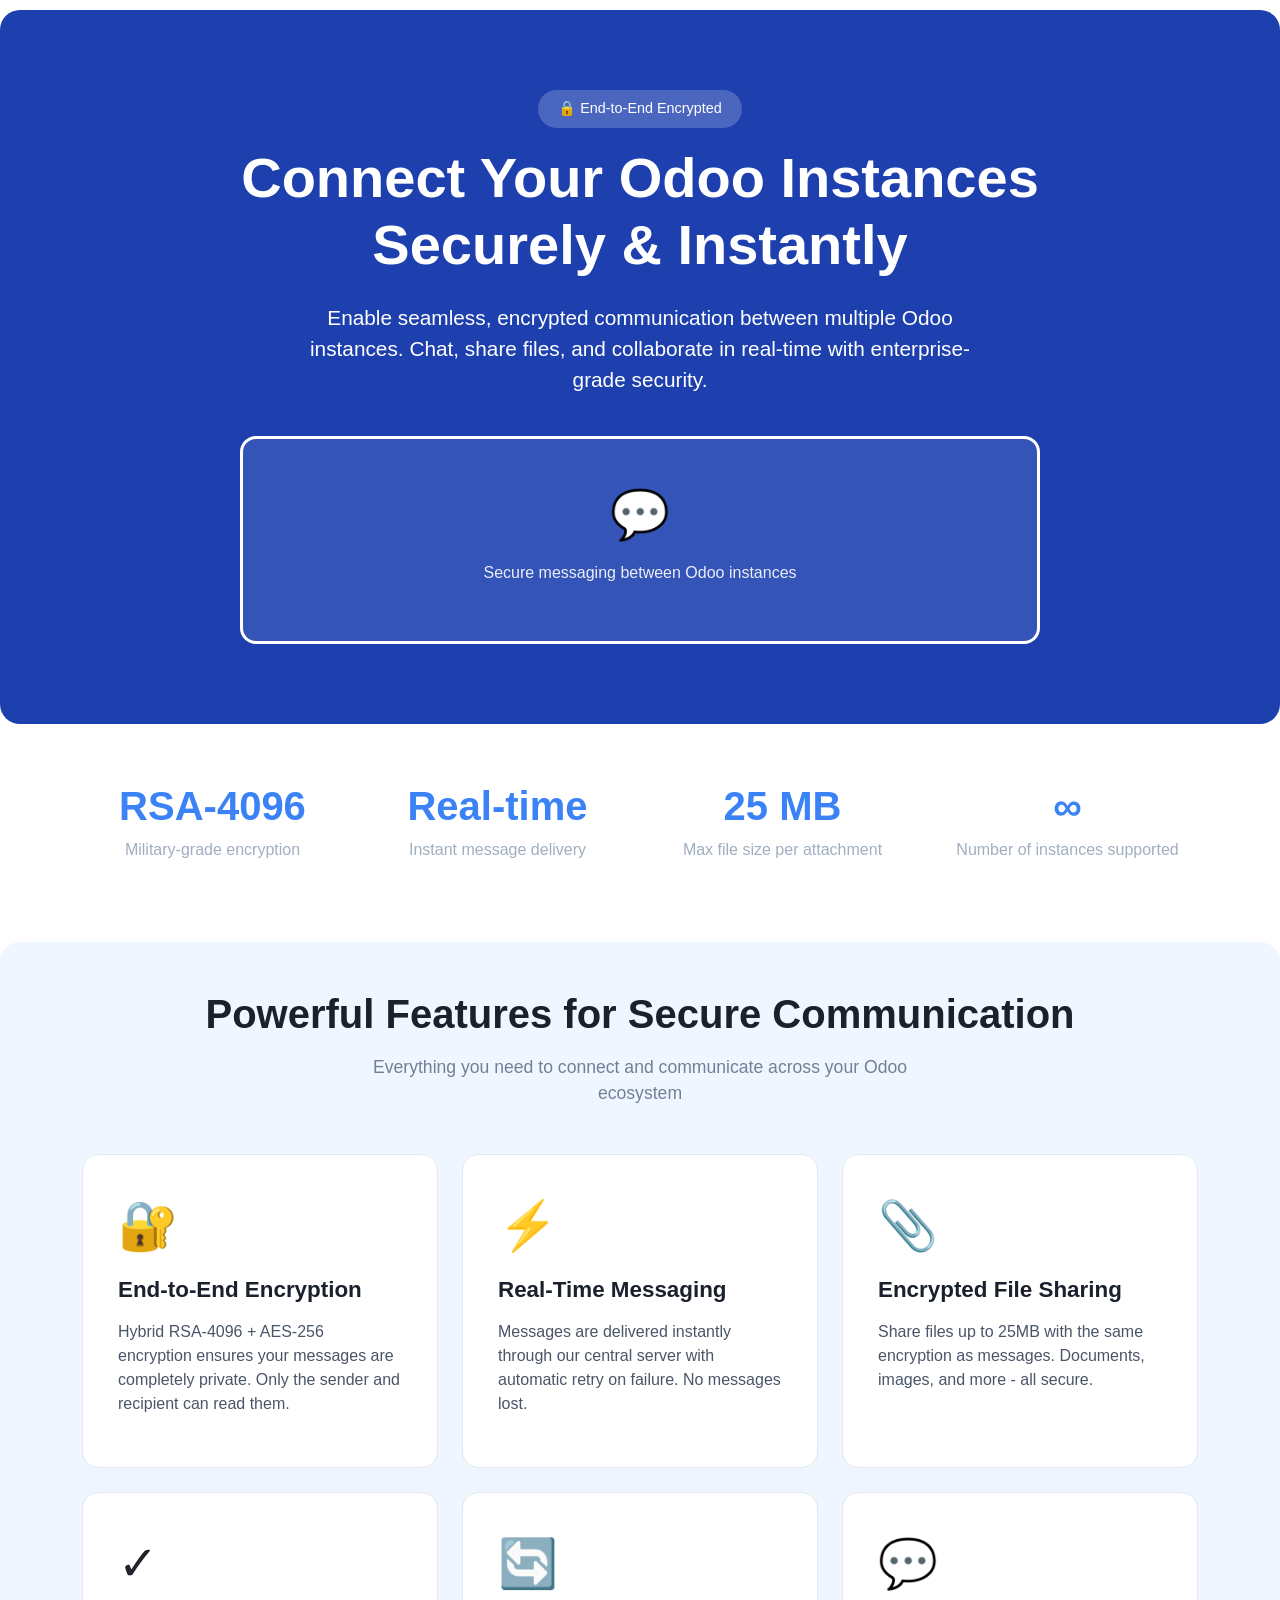
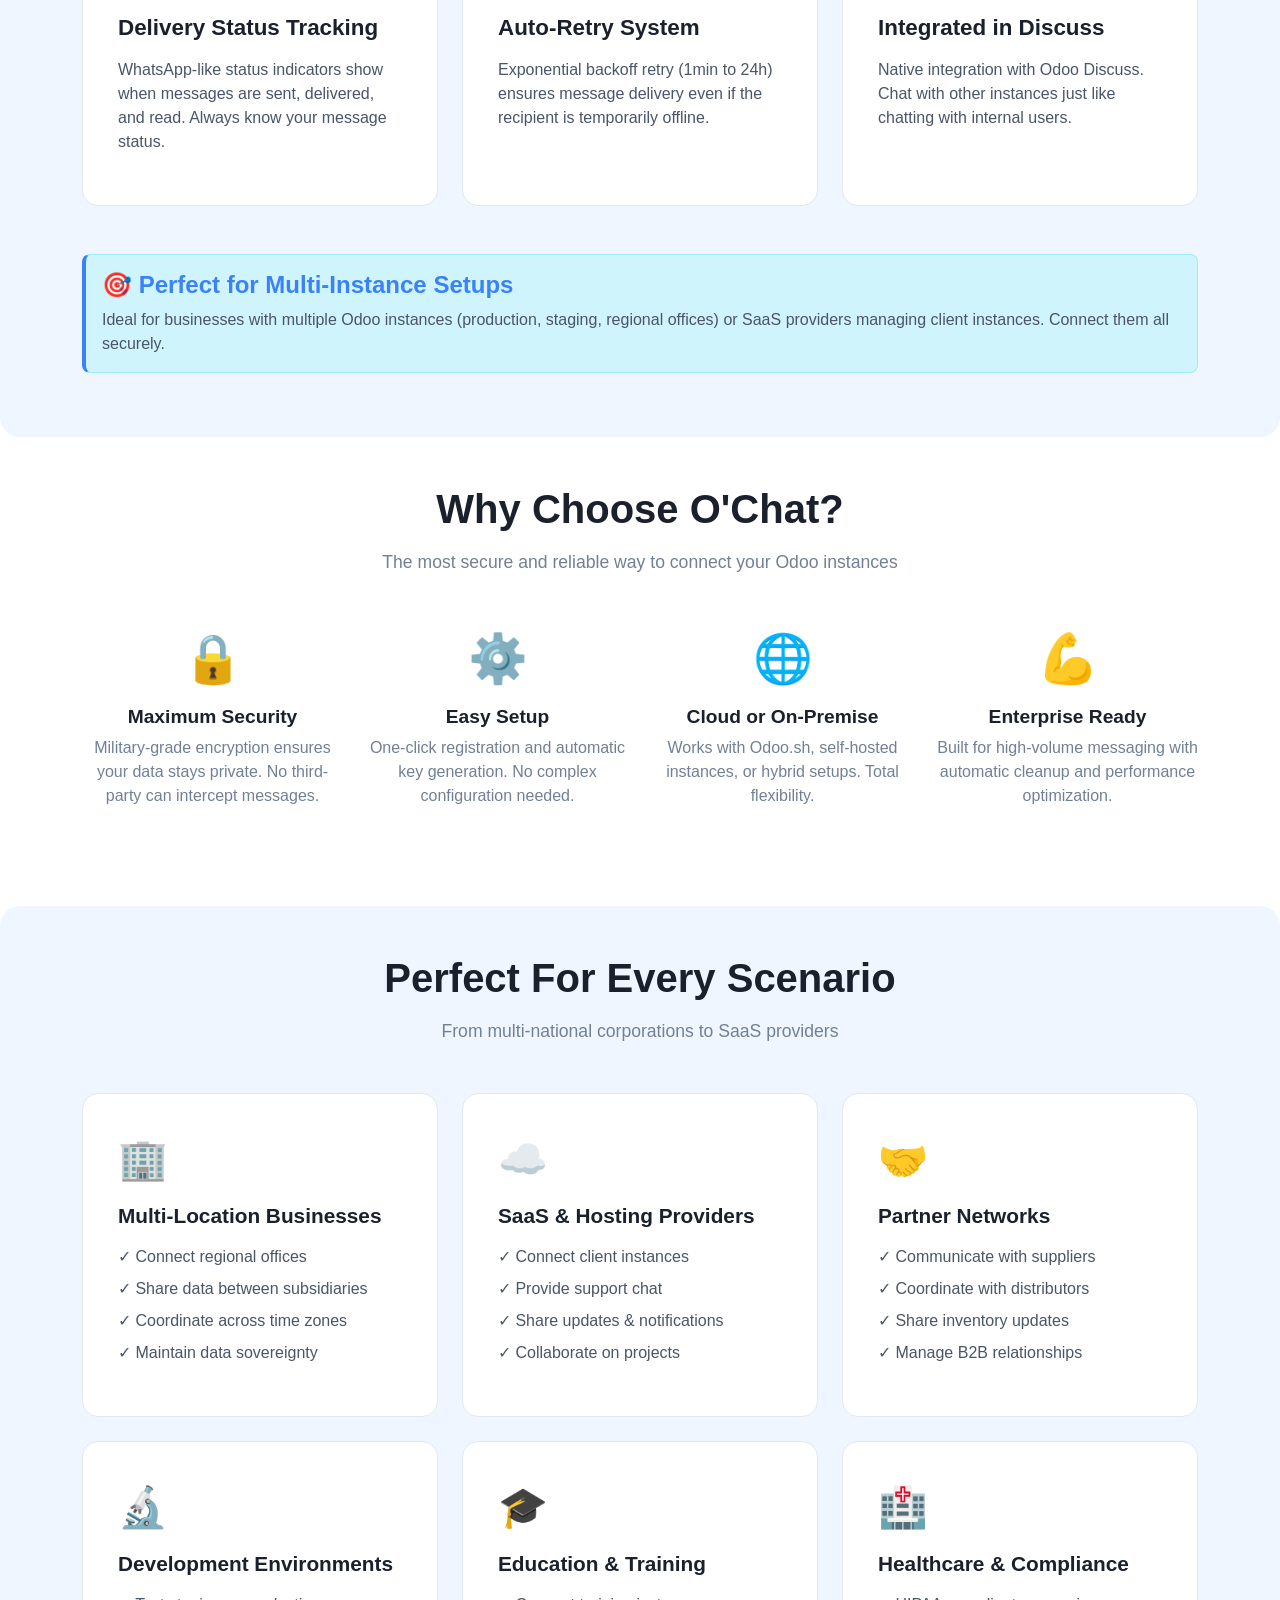
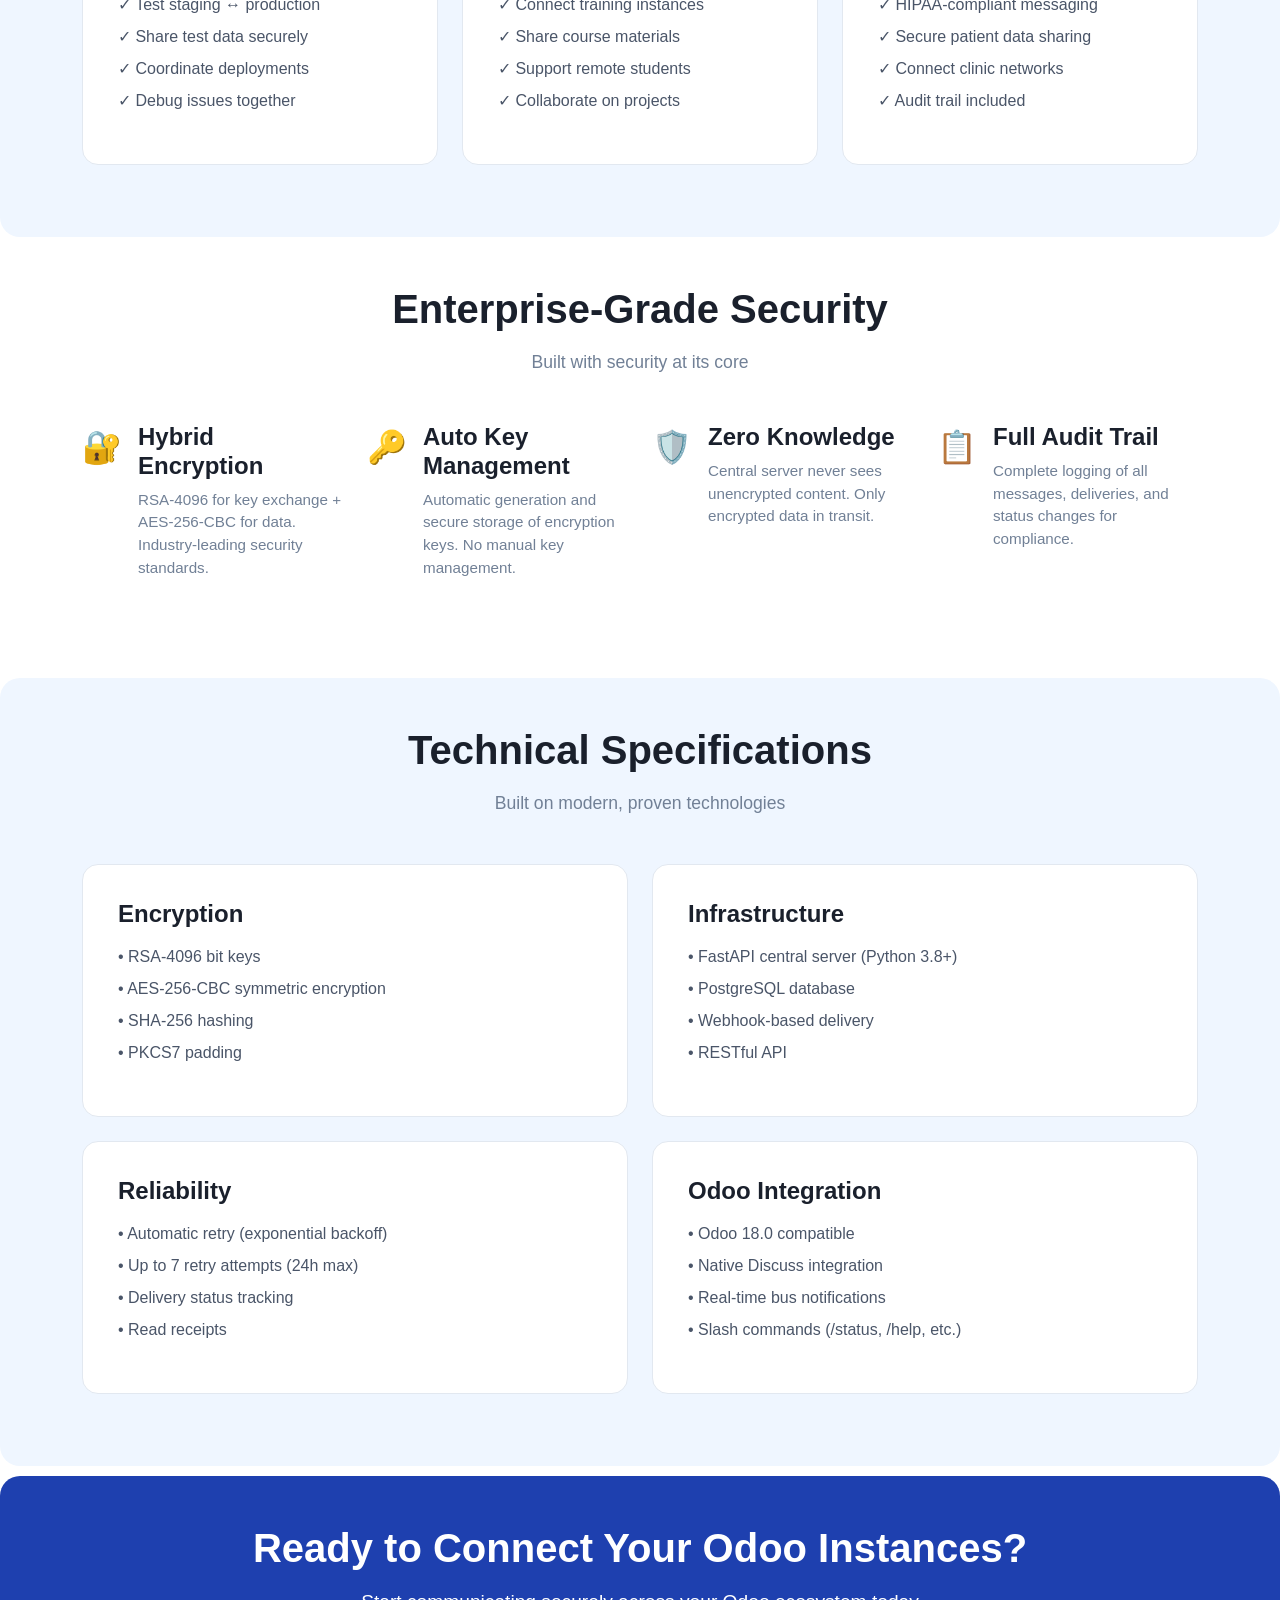
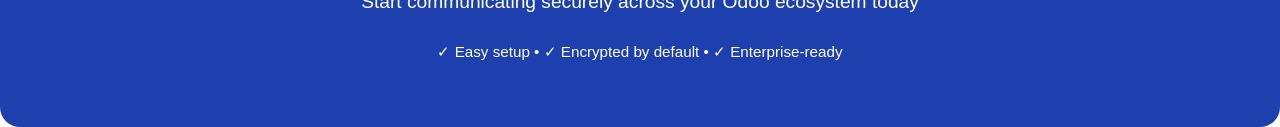
==== ochat_helpdesk/static/description/index.html @ 072dd78d "last adaptation" ====
<!DOCTYPE html>
<html lang="en">
<head>
    <meta charset="utf-8">
    <meta name="viewport" content="width=device-width, initial-scale=1">
    <title>O'Chat - Secure Inter-Instance Communication for Odoo</title>

    <!-- Bootstrap 5 CSS CDN -->
    <link href="https://cdn.jsdelivr.net/npm/bootstrap@5.3.2/dist/css/bootstrap.min.css" rel="stylesheet">

    <style>
        body {
            font-family: -apple-system, BlinkMacSystemFont, 'Segoe UI', Roboto, Oxygen, Ubuntu, Cantarell, sans-serif;
            color: #2c3e50;
        }

        .hero {
            background: linear-gradient(135deg, #3b82f6 0%, #1e40af 100%);
            color: white;
            padding-top: 80px;
            padding-bottom: 80px;
        }

        .features-section {
            background-color: #eff6ff;
        }

        .cta-section {
            background: linear-gradient(135deg, #3b82f6 0%, #1e40af 100%);
            color: white;
        }
    </style>
</head>
<body>
    <!-- Hero Section -->
    <section class="text-center" style="background-color:#1e40af; color: white; padding-top: 80px; padding-bottom: 80px;border-radius:20px; margin-top:10px;">
        <div class="container">
            <div class="mb-3">
                <span style="font-size: 0.9rem; padding: 8px 20px; background-color: rgba(255,255,255,0.2); border-radius: 50px; display: inline-block; font-weight: 500;">
                    🔒 End-to-End Encrypted
                </span>
            </div>
            <h1 class="mb-4" style="font-size: 3.5rem; font-weight: 800; color: white;">
                Connect Your Odoo Instances<br/>Securely & Instantly
            </h1>
            <p class="lead mb-4" style="font-size: 1.3rem; max-width: 700px; margin-left: auto; margin-right: auto; color: white;">
                Enable seamless, encrypted communication between multiple Odoo instances. Chat, share files, and collaborate in real-time with enterprise-grade security.
            </p>

            <!-- Screenshot placeholder -->
            <div style="max-width: 800px; margin-left: auto; margin-right: auto; margin-top: 40px; background-color: rgba(255,255,255,0.1); padding: 40px; border-radius: 16px; border: 3px solid white;">
                <p style="font-size: 3rem; margin: 0;">💬</p>
                <p style="font-size: 1rem; margin-top: 10px; opacity: 0.9;">Secure messaging between Odoo instances</p>
            </div>
        </div>
    </section>

    <!-- Stats Section -->
    <section class="py-5" style="border-radius:10px; margin-top:10px;">
        <div class="container">
            <div class="row text-center">
                <div class="col-md-3 col-sm-6 mb-3">
                    <h3 class="mb-2" style="font-size: 2.5rem; font-weight: 800; color: #3b82f6;">
                        RSA-4096
                    </h3>
                    <p style="color: #a0aec0;">Military-grade encryption</p>
                </div>
                <div class="col-md-3 col-sm-6 mb-3">
                    <h3 class="mb-2" style="font-size: 2.5rem; font-weight: 800; color: #3b82f6;">
                        Real-time
                    </h3>
                    <p style="color: #a0aec0;">Instant message delivery</p>
                </div>
                <div class="col-md-3 col-sm-6 mb-3">
                    <h3 class="mb-2" style="font-size: 2.5rem; font-weight: 800; color: #3b82f6;">
                        25 MB
                    </h3>
                    <p style="color: #a0aec0;">Max file size per attachment</p>
                </div>
                <div class="col-md-3 col-sm-6 mb-3">
                    <h3 class="mb-2" style="font-size: 2.5rem; font-weight: 800; color: #3b82f6;">
                        ∞
                    </h3>
                    <p style="color: #a0aec0;">Number of instances supported</p>
                </div>
            </div>
        </div>
    </section>

    <!-- Features Section -->
    <section class="py-5" style="background-color: #eff6ff; padding-left: 30px; padding-right: 30px; border-radius:20px;">
        <div class="container">
            <h2 class="text-center mb-3" style="font-size: 2.5rem; font-weight: 700; color: #1a202c;">
                Powerful Features for Secure Communication
            </h2>
            <p class="text-center mb-5" style="font-size: 1.1rem; color: #718096; max-width: 600px; margin-left: auto; margin-right: auto;">
                Everything you need to connect and communicate across your Odoo ecosystem
            </p>

            <div class="row">
                <div class="col-md-4 mb-4">
                    <div class="card h-100" style="border-radius: 16px; border: 1px solid #e2e8f0;">
                        <div class="card-body" style="padding: 35px;">
                            <div style="font-size: 3rem; margin-bottom: 15px;">🔐</div>
                            <h3 class="mb-3" style="font-size: 1.4rem; font-weight: 600; color: #1a202c;">
                                End-to-End Encryption
                            </h3>
                            <p style="color: #4a5568;">
                                Hybrid RSA-4096 + AES-256 encryption ensures your messages are completely private. Only the sender and recipient can read them.
                            </p>
                        </div>
                    </div>
                </div>

                <div class="col-md-4 mb-4">
                    <div class="card h-100" style="border-radius: 16px; border: 1px solid #e2e8f0;">
                        <div class="card-body" style="padding: 35px;">
                            <div style="font-size: 3rem; margin-bottom: 15px;">⚡</div>
                            <h3 class="mb-3" style="font-size: 1.4rem; font-weight: 600; color: #1a202c;">
                                Real-Time Messaging
                            </h3>
                            <p style="color: #4a5568;">
                                Messages are delivered instantly through our central server with automatic retry on failure. No messages lost.
                            </p>
                        </div>
                    </div>
                </div>

                <div class="col-md-4 mb-4">
                    <div class="card h-100" style="border-radius: 16px; border: 1px solid #e2e8f0;">
                        <div class="card-body" style="padding: 35px;">
                            <div style="font-size: 3rem; margin-bottom: 15px;">📎</div>
                            <h3 class="mb-3" style="font-size: 1.4rem; font-weight: 600; color: #1a202c;">
                                Encrypted File Sharing
                            </h3>
                            <p style="color: #4a5568;">
                                Share files up to 25MB with the same encryption as messages. Documents, images, and more - all secure.
                            </p>
                        </div>
                    </div>
                </div>

                <div class="col-md-4 mb-4">
                    <div class="card h-100" style="border-radius: 16px; border: 1px solid #e2e8f0;">
                        <div class="card-body" style="padding: 35px;">
                            <div style="font-size: 3rem; margin-bottom: 15px;">✓</div>
                            <h3 class="mb-3" style="font-size: 1.4rem; font-weight: 600; color: #1a202c;">
                                Delivery Status Tracking
                            </h3>
                            <p style="color: #4a5568;">
                                WhatsApp-like status indicators show when messages are sent, delivered, and read. Always know your message status.
                            </p>
                        </div>
                    </div>
                </div>

                <div class="col-md-4 mb-4">
                    <div class="card h-100" style="border-radius: 16px; border: 1px solid #e2e8f0;">
                        <div class="card-body" style="padding: 35px;">
                            <div style="font-size: 3rem; margin-bottom: 15px;">🔄</div>
                            <h3 class="mb-3" style="font-size: 1.4rem; font-weight: 600; color: #1a202c;">
                                Auto-Retry System
                            </h3>
                            <p style="color: #4a5568;">
                                Exponential backoff retry (1min to 24h) ensures message delivery even if the recipient is temporarily offline.
                            </p>
                        </div>
                    </div>
                </div>

                <div class="col-md-4 mb-4">
                    <div class="card h-100" style="border-radius: 16px; border: 1px solid #e2e8f0;">
                        <div class="card-body" style="padding: 35px;">
                            <div style="font-size: 3rem; margin-bottom: 15px;">💬</div>
                            <h3 class="mb-3" style="font-size: 1.4rem; font-weight: 600; color: #1a202c;">
                                Integrated in Discuss
                            </h3>
                            <p style="color: #4a5568;">
                                Native integration with Odoo Discuss. Chat with other instances just like chatting with internal users.
                            </p>
                        </div>
                    </div>
                </div>
            </div>

            <div class="alert alert-info mt-4" style="border-left: 4px solid #3b82f6; border-radius: 8px;">
                <h4 class="mb-2" style="color: #3b82f6; font-weight: 600;">
                    🎯 Perfect for Multi-Instance Setups
                </h4>
                <p class="mb-0" style="color: #4a5568;">
                    Ideal for businesses with multiple Odoo instances (production, staging, regional offices) or SaaS providers managing client instances. Connect them all securely.
                </p>
            </div>
        </div>
    </section>

    <!-- Benefits Section -->
    <section class="py-5 bg-white">
        <div class="container">
            <h2 class="text-center mb-3" style="font-size: 2.5rem; font-weight: 700; color: #1a202c;">
                Why Choose O'Chat?
            </h2>
            <p class="text-center mb-5" style="font-size: 1.1rem; color: #718096; max-width: 600px; margin-left: auto; margin-right: auto;">
                The most secure and reliable way to connect your Odoo instances
            </p>

            <div class="row text-center">
                <div class="col-md-3 col-sm-6 mb-4">
                    <div style="font-size: 3rem; margin-bottom: 10px;">🔒</div>
                    <h4 class="mb-2" style="font-size: 1.2rem; font-weight: 600; color: #1a202c;">
                        Maximum Security
                    </h4>
                    <p style="color: #718096;">
                        Military-grade encryption ensures your data stays private. No third-party can intercept messages.
                    </p>
                </div>

                <div class="col-md-3 col-sm-6 mb-4">
                    <div style="font-size: 3rem; margin-bottom: 10px;">⚙️</div>
                    <h4 class="mb-2" style="font-size: 1.2rem; font-weight: 600; color: #1a202c;">
                        Easy Setup
                    </h4>
                    <p style="color: #718096;">
                        One-click registration and automatic key generation. No complex configuration needed.
                    </p>
                </div>

                <div class="col-md-3 col-sm-6 mb-4">
                    <div style="font-size: 3rem; margin-bottom: 10px;">🌐</div>
                    <h4 class="mb-2" style="font-size: 1.2rem; font-weight: 600; color: #1a202c;">
                        Cloud or On-Premise
                    </h4>
                    <p style="color: #718096;">
                        Works with Odoo.sh, self-hosted instances, or hybrid setups. Total flexibility.
                    </p>
                </div>

                <div class="col-md-3 col-sm-6 mb-4">
                    <div style="font-size: 3rem; margin-bottom: 10px;">💪</div>
                    <h4 class="mb-2" style="font-size: 1.2rem; font-weight: 600; color: #1a202c;">
                        Enterprise Ready
                    </h4>
                    <p style="color: #718096;">
                        Built for high-volume messaging with automatic cleanup and performance optimization.
                    </p>
                </div>
            </div>
        </div>
    </section>

    <!-- Use Cases Section -->
    <section class="py-5" style="background-color: #eff6ff; padding-left: 30px; padding-right: 30px;border-radius:20px; margin-top:10px;">
        <div class="container">
            <h2 class="text-center mb-3" style="font-size: 2.5rem; font-weight: 700; color: #1a202c;">
                Perfect For Every Scenario
            </h2>
            <p class="text-center mb-5" style="font-size: 1.1rem; color: #718096;">
                From multi-national corporations to SaaS providers
            </p>

            <div class="row">
                <div class="col-md-4 col-sm-6 mb-4">
                    <div class="card h-100" style="border-radius: 16px; border: 1px solid #e2e8f0; background-color: white;">
                        <div class="card-body" style="padding: 35px;">
                            <div style="font-size: 2.5rem; margin-bottom: 15px;">🏢</div>
                            <h4 class="mb-3" style="font-size: 1.3rem; font-weight: 600; color: #1a202c;">
                                Multi-Location Businesses
                            </h4>
                            <ul class="list-unstyled">
                                <li class="mb-2" style="color: #4a5568;">✓ Connect regional offices</li>
                                <li class="mb-2" style="color: #4a5568;">✓ Share data between subsidiaries</li>
                                <li class="mb-2" style="color: #4a5568;">✓ Coordinate across time zones</li>
                                <li class="mb-2" style="color: #4a5568;">✓ Maintain data sovereignty</li>
                            </ul>
                        </div>
                    </div>
                </div>

                <div class="col-md-4 col-sm-6 mb-4">
                    <div class="card h-100" style="border-radius: 16px; border: 1px solid #e2e8f0; background-color: white;">
                        <div class="card-body" style="padding: 35px;">
                            <div style="font-size: 2.5rem; margin-bottom: 15px;">☁️</div>
                            <h4 class="mb-3" style="font-size: 1.3rem; font-weight: 600; color: #1a202c;">
                                SaaS & Hosting Providers
                            </h4>
                            <ul class="list-unstyled">
                                <li class="mb-2" style="color: #4a5568;">✓ Connect client instances</li>
                                <li class="mb-2" style="color: #4a5568;">✓ Provide support chat</li>
                                <li class="mb-2" style="color: #4a5568;">✓ Share updates & notifications</li>
                                <li class="mb-2" style="color: #4a5568;">✓ Collaborate on projects</li>
                            </ul>
                        </div>
                    </div>
                </div>

                <div class="col-md-4 col-sm-6 mb-4">
                    <div class="card h-100" style="border-radius: 16px; border: 1px solid #e2e8f0; background-color: white;">
                        <div class="card-body" style="padding: 35px;">
                            <div style="font-size: 2.5rem; margin-bottom: 15px;">🤝</div>
                            <h4 class="mb-3" style="font-size: 1.3rem; font-weight: 600; color: #1a202c;">
                                Partner Networks
                            </h4>
                            <ul class="list-unstyled">
                                <li class="mb-2" style="color: #4a5568;">✓ Communicate with suppliers</li>
                                <li class="mb-2" style="color: #4a5568;">✓ Coordinate with distributors</li>
                                <li class="mb-2" style="color: #4a5568;">✓ Share inventory updates</li>
                                <li class="mb-2" style="color: #4a5568;">✓ Manage B2B relationships</li>
                            </ul>
                        </div>
                    </div>
                </div>

                <div class="col-md-4 col-sm-6 mb-4">
                    <div class="card h-100" style="border-radius: 16px; border: 1px solid #e2e8f0; background-color: white;">
                        <div class="card-body" style="padding: 35px;">
                            <div style="font-size: 2.5rem; margin-bottom: 15px;">🔬</div>
                            <h4 class="mb-3" style="font-size: 1.3rem; font-weight: 600; color: #1a202c;">
                                Development Environments
                            </h4>
                            <ul class="list-unstyled">
                                <li class="mb-2" style="color: #4a5568;">✓ Test staging ↔ production</li>
                                <li class="mb-2" style="color: #4a5568;">✓ Share test data securely</li>
                                <li class="mb-2" style="color: #4a5568;">✓ Coordinate deployments</li>
                                <li class="mb-2" style="color: #4a5568;">✓ Debug issues together</li>
                            </ul>
                        </div>
                    </div>
                </div>

                <div class="col-md-4 col-sm-6 mb-4">
                    <div class="card h-100" style="border-radius: 16px; border: 1px solid #e2e8f0; background-color: white;">
                        <div class="card-body" style="padding: 35px;">
                            <div style="font-size: 2.5rem; margin-bottom: 15px;">🎓</div>
                            <h4 class="mb-3" style="font-size: 1.3rem; font-weight: 600; color: #1a202c;">
                                Education & Training
                            </h4>
                            <ul class="list-unstyled">
                                <li class="mb-2" style="color: #4a5568;">✓ Connect training instances</li>
                                <li class="mb-2" style="color: #4a5568;">✓ Share course materials</li>
                                <li class="mb-2" style="color: #4a5568;">✓ Support remote students</li>
                                <li class="mb-2" style="color: #4a5568;">✓ Collaborate on projects</li>
                            </ul>
                        </div>
                    </div>
                </div>

                <div class="col-md-4 col-sm-6 mb-4">
                    <div class="card h-100" style="border-radius: 16px; border: 1px solid #e2e8f0; background-color: white;">
                        <div class="card-body" style="padding: 35px;">
                            <div style="font-size: 2.5rem; margin-bottom: 15px;">🏥</div>
                            <h4 class="mb-3" style="font-size: 1.3rem; font-weight: 600; color: #1a202c;">
                                Healthcare & Compliance
                            </h4>
                            <ul class="list-unstyled">
                                <li class="mb-2" style="color: #4a5568;">✓ HIPAA-compliant messaging</li>
                                <li class="mb-2" style="color: #4a5568;">✓ Secure patient data sharing</li>
                                <li class="mb-2" style="color: #4a5568;">✓ Connect clinic networks</li>
                                <li class="mb-2" style="color: #4a5568;">✓ Audit trail included</li>
                            </ul>
                        </div>
                    </div>
                </div>
            </div>
        </div>
    </section>

    <!-- Security Section -->
    <section class="py-5 bg-white">
        <div class="container">
            <h2 class="text-center mb-3" style="font-size: 2.5rem; font-weight: 700; color: #1a202c;">
                Enterprise-Grade Security
            </h2>
            <p class="text-center mb-5" style="font-size: 1.1rem; color: #718096; max-width: 600px; margin-left: auto; margin-right: auto;">
                Built with security at its core
            </p>

            <div class="row">
                <div class="col-md-3 col-sm-6 mb-4">
                    <div class="d-flex">
                        <div class="me-3" style="font-size: 2rem;">🔐</div>
                        <div>
                            <h4 class="mb-2" style="font-weight: 600; color: #1a202c;">
                                Hybrid Encryption
                            </h4>
                            <p style="color: #718096; font-size: 0.95rem;">
                                RSA-4096 for key exchange + AES-256-CBC for data. Industry-leading security standards.
                            </p>
                        </div>
                    </div>
                </div>

                <div class="col-md-3 col-sm-6 mb-4">
                    <div class="d-flex">
                        <div class="me-3" style="font-size: 2rem;">🔑</div>
                        <div>
                            <h4 class="mb-2" style="font-weight: 600; color: #1a202c;">
                                Auto Key Management
                            </h4>
                            <p style="color: #718096; font-size: 0.95rem;">
                                Automatic generation and secure storage of encryption keys. No manual key management.
                            </p>
                        </div>
                    </div>
                </div>

                <div class="col-md-3 col-sm-6 mb-4">
                    <div class="d-flex">
                        <div class="me-3" style="font-size: 2rem;">🛡️</div>
                        <div>
                            <h4 class="mb-2" style="font-weight: 600; color: #1a202c;">
                                Zero Knowledge
                            </h4>
                            <p style="color: #718096; font-size: 0.95rem;">
                                Central server never sees unencrypted content. Only encrypted data in transit.
                            </p>
                        </div>
                    </div>
                </div>

                <div class="col-md-3 col-sm-6 mb-4">
                    <div class="d-flex">
                        <div class="me-3" style="font-size: 2rem;">📋</div>
                        <div>
                            <h4 class="mb-2" style="font-weight: 600; color: #1a202c;">
                                Full Audit Trail
                            </h4>
                            <p style="color: #718096; font-size: 0.95rem;">
                                Complete logging of all messages, deliveries, and status changes for compliance.
                            </p>
                        </div>
                    </div>
                </div>
            </div>
        </div>
    </section>

    <!-- Technical Specs Section -->
    <section class="py-5" style="background-color: #eff6ff; padding-left: 30px; padding-right: 30px;border-radius:20px; margin-top:10px;">
        <div class="container">
            <h2 class="text-center mb-3" style="font-size: 2.5rem; font-weight: 700; color: #1a202c;">
                Technical Specifications
            </h2>
            <p class="text-center mb-5" style="font-size: 1.1rem; color: #718096;">
                Built on modern, proven technologies
            </p>

            <div class="row">
                <div class="col-md-6 mb-4">
                    <div class="card" style="border-radius: 16px; border: 1px solid #e2e8f0; background-color: white;">
                        <div class="card-body" style="padding: 35px;">
                            <h4 class="mb-3" style="font-weight: 600; color: #1a202c;">Encryption</h4>
                            <ul class="list-unstyled">
                                <li class="mb-2" style="color: #4a5568;">• RSA-4096 bit keys</li>
                                <li class="mb-2" style="color: #4a5568;">• AES-256-CBC symmetric encryption</li>
                                <li class="mb-2" style="color: #4a5568;">• SHA-256 hashing</li>
                                <li class="mb-2" style="color: #4a5568;">• PKCS7 padding</li>
                            </ul>
                        </div>
                    </div>
                </div>

                <div class="col-md-6 mb-4">
                    <div class="card" style="border-radius: 16px; border: 1px solid #e2e8f0; background-color: white;">
                        <div class="card-body" style="padding: 35px;">
                            <h4 class="mb-3" style="font-weight: 600; color: #1a202c;">Infrastructure</h4>
                            <ul class="list-unstyled">
                                <li class="mb-2" style="color: #4a5568;">• FastAPI central server (Python 3.8+)</li>
                                <li class="mb-2" style="color: #4a5568;">• PostgreSQL database</li>
                                <li class="mb-2" style="color: #4a5568;">• Webhook-based delivery</li>
                                <li class="mb-2" style="color: #4a5568;">• RESTful API</li>
                            </ul>
                        </div>
                    </div>
                </div>

                <div class="col-md-6 mb-4">
                    <div class="card" style="border-radius: 16px; border: 1px solid #e2e8f0; background-color: white;">
                        <div class="card-body" style="padding: 35px;">
                            <h4 class="mb-3" style="font-weight: 600; color: #1a202c;">Reliability</h4>
                            <ul class="list-unstyled">
                                <li class="mb-2" style="color: #4a5568;">• Automatic retry (exponential backoff)</li>
                                <li class="mb-2" style="color: #4a5568;">• Up to 7 retry attempts (24h max)</li>
                                <li class="mb-2" style="color: #4a5568;">• Delivery status tracking</li>
                                <li class="mb-2" style="color: #4a5568;">• Read receipts</li>
                            </ul>
                        </div>
                    </div>
                </div>

                <div class="col-md-6 mb-4">
                    <div class="card" style="border-radius: 16px; border: 1px solid #e2e8f0; background-color: white;">
                        <div class="card-body" style="padding: 35px;">
                            <h4 class="mb-3" style="font-weight: 600; color: #1a202c;">Odoo Integration</h4>
                            <ul class="list-unstyled">
                                <li class="mb-2" style="color: #4a5568;">• Odoo 18.0 compatible</li>
                                <li class="mb-2" style="color: #4a5568;">• Native Discuss integration</li>
                                <li class="mb-2" style="color: #4a5568;">• Real-time bus notifications</li>
                                <li class="mb-2" style="color: #4a5568;">• Slash commands (/status, /help, etc.)</li>
                            </ul>
                        </div>
                    </div>
                </div>
            </div>
        </div>
    </section>

    <!-- CTA Section -->
    <section class="py-5 text-center" style="background-color:#1e40af; color: white;border-radius:20px; margin-top:10px;">
        <div class="container">
            <h2 class="mb-3" style="font-size: 2.5rem; font-weight: 700; color: white;">
                Ready to Connect Your Odoo Instances?
            </h2>
            <p class="mb-4" style="font-size: 1.2rem; color: white;">
                Start communicating securely across your Odoo ecosystem today
            </p>
            <p style="font-size: 0.95rem; margin-top: 20px; color: white;">
                ✓ Easy setup • ✓ Encrypted by default • ✓ Enterprise-ready
            </p>
        </div>
    </section>

</body>
</html>
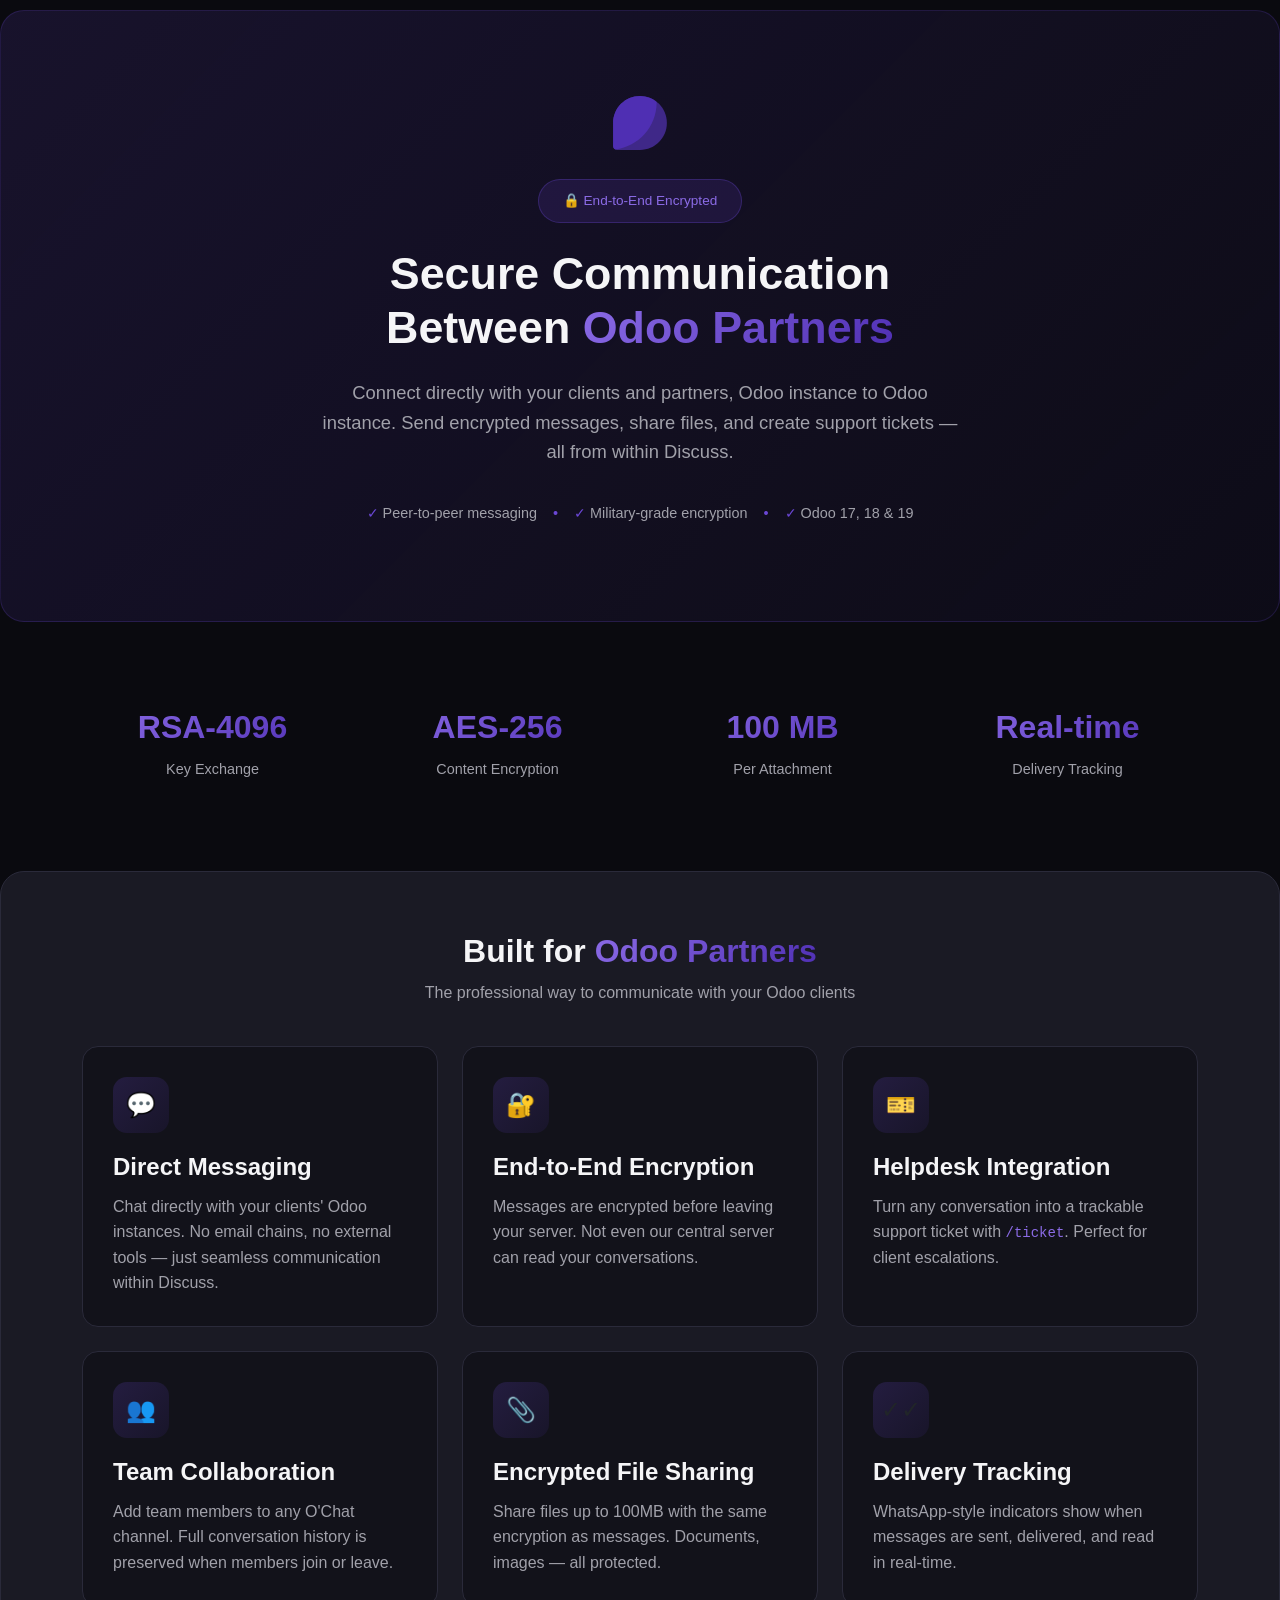
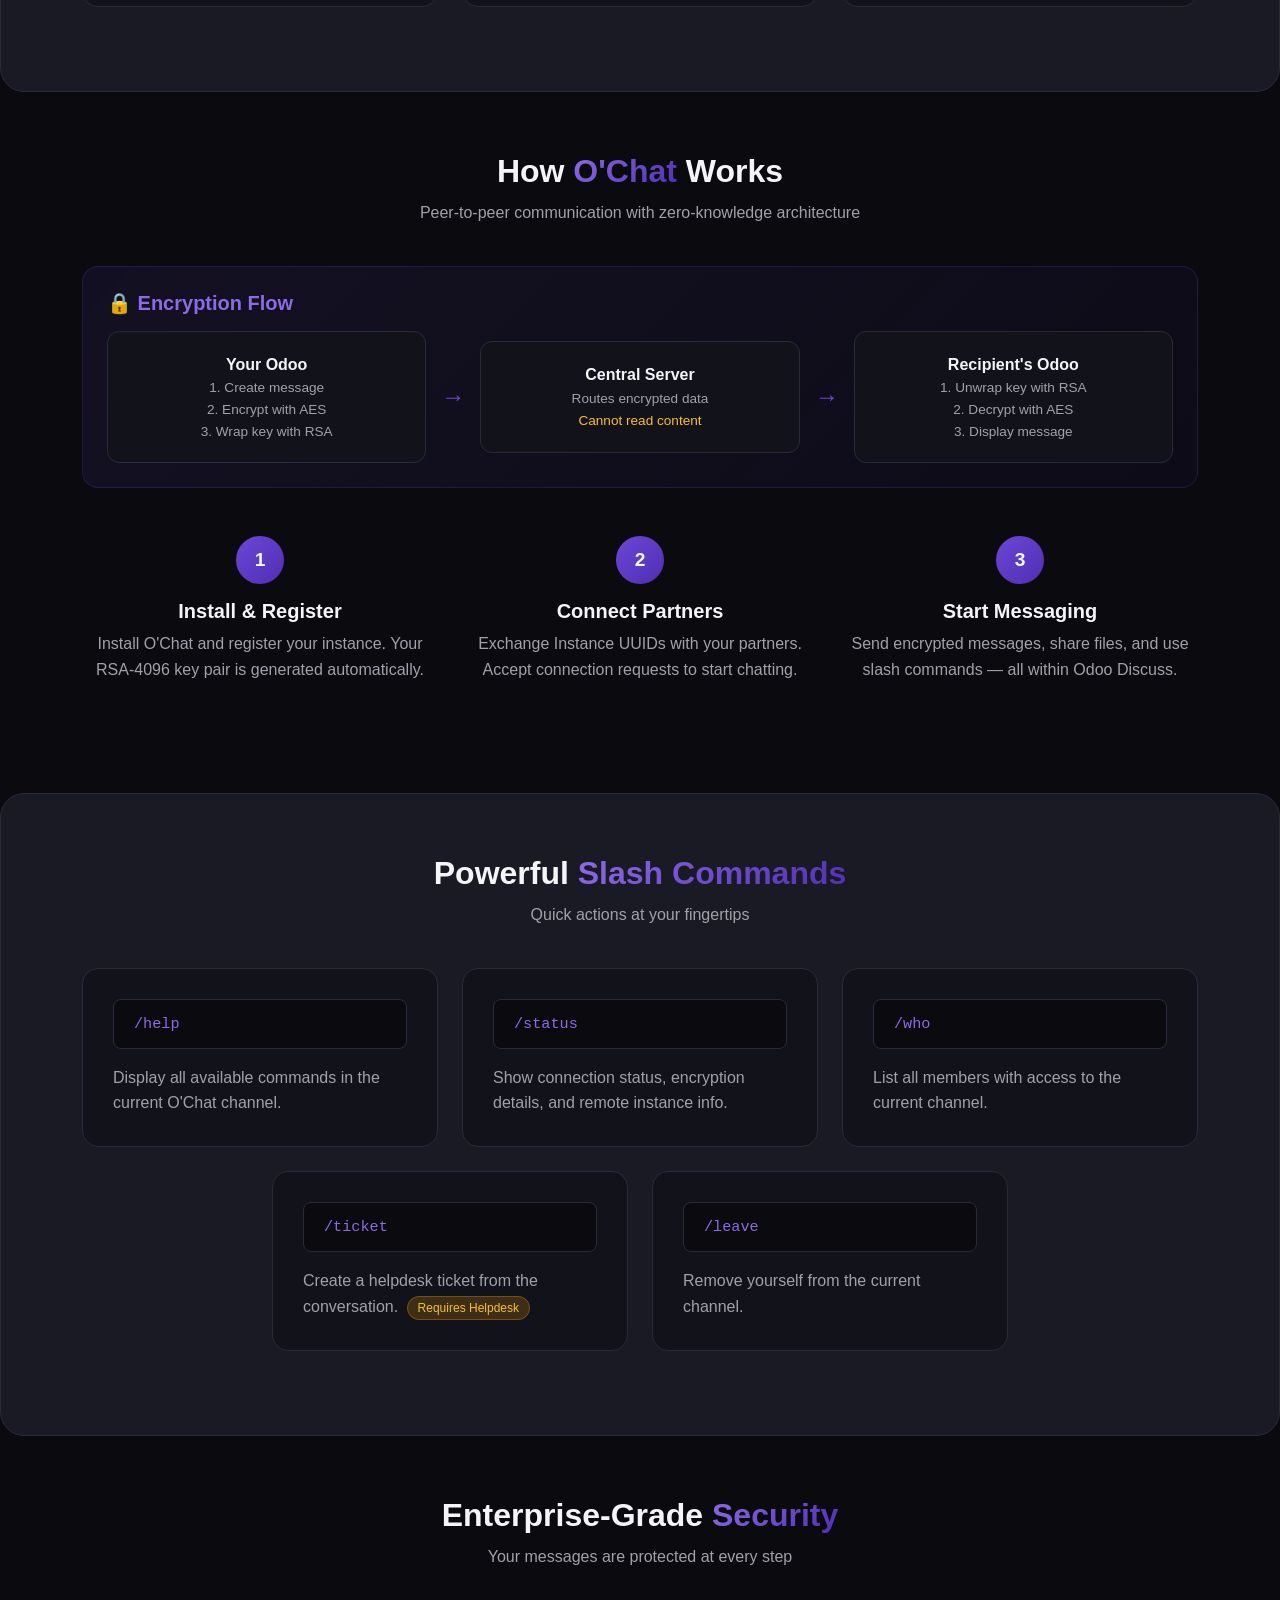
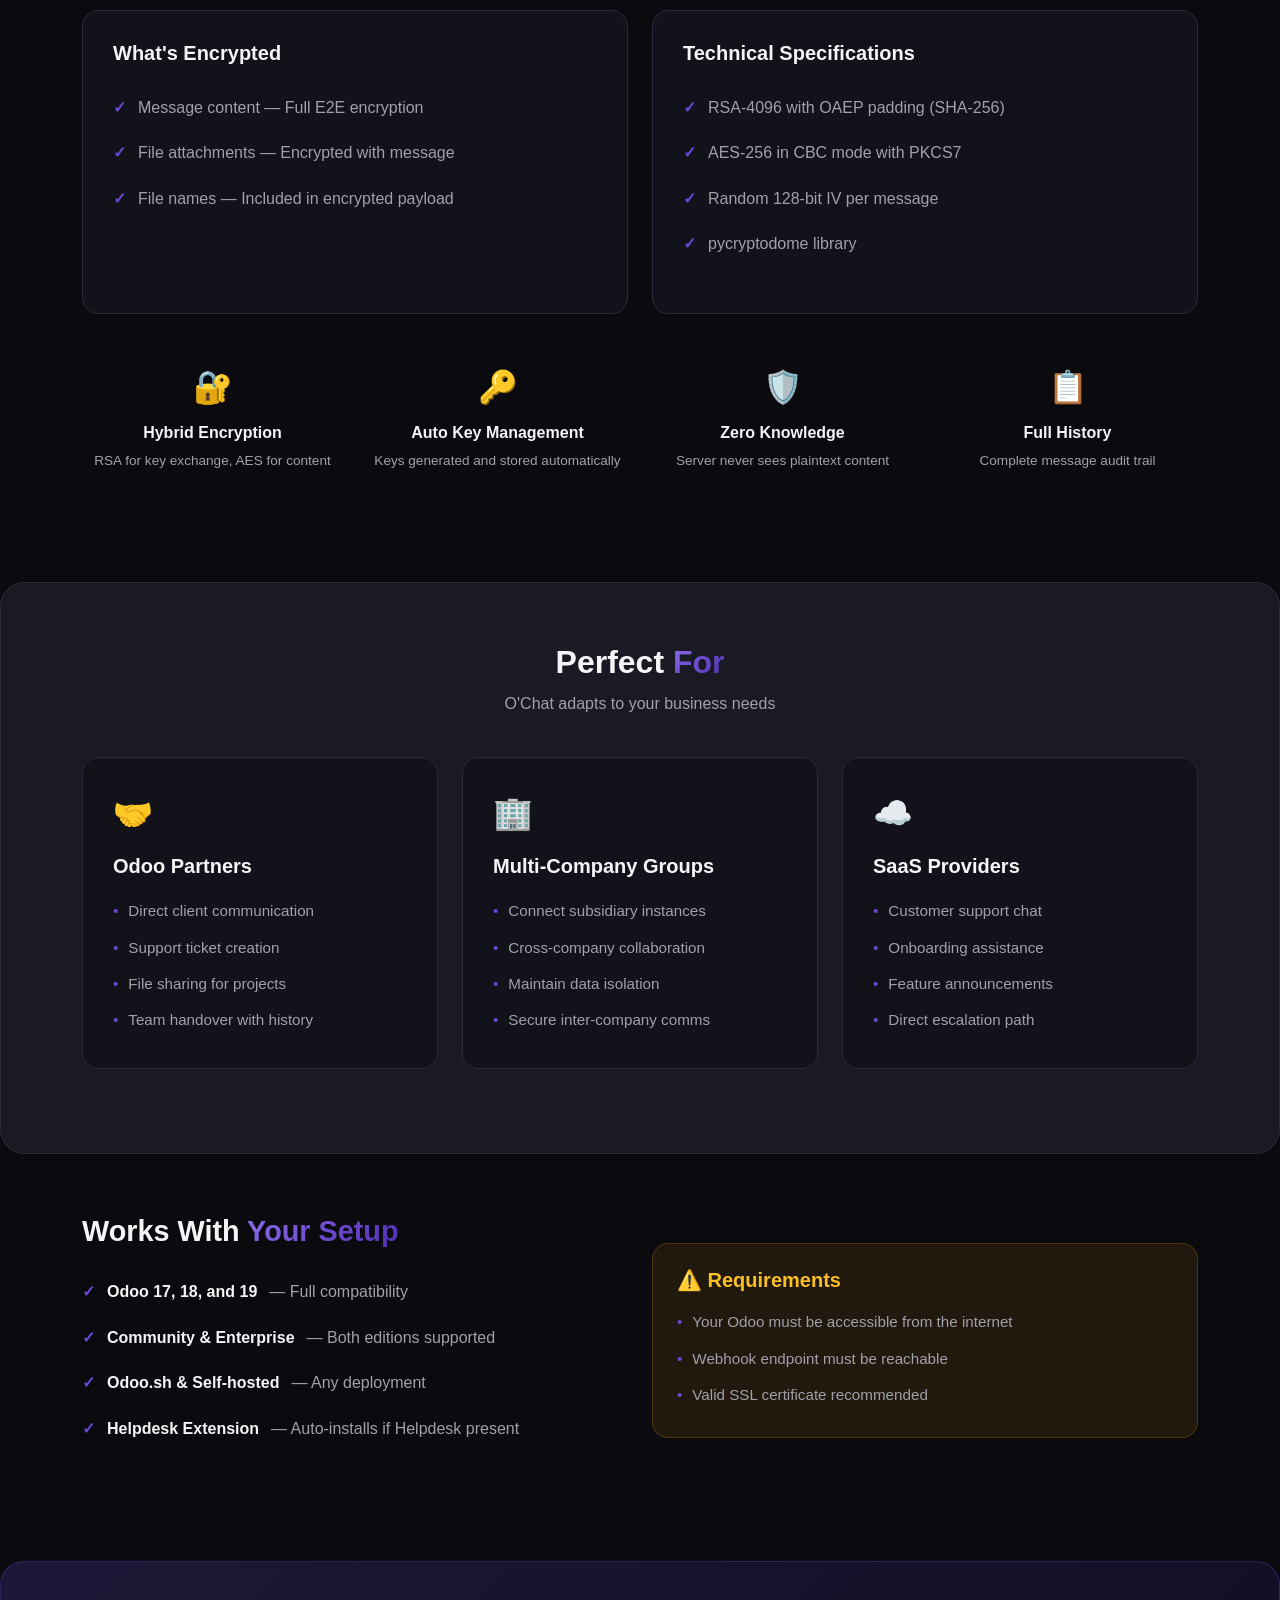
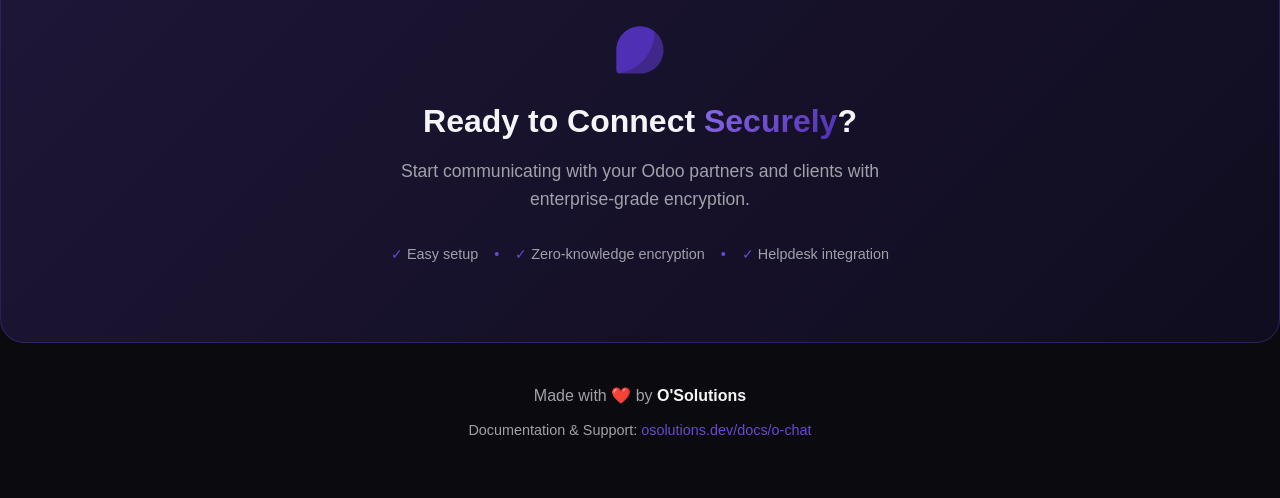
==== commit b4f9f822: "update banner" ====
--- a/ochat_helpdesk/static/description/index.html
+++ b/ochat_helpdesk/static/description/index.html
@@ -3,518 +3,724 @@
 <head>
     <meta charset="utf-8">
     <meta name="viewport" content="width=device-width, initial-scale=1">
-    <title>O'Chat - Secure Inter-Instance Communication for Odoo</title>
-
-    <!-- Bootstrap 5 CSS CDN -->
+    <title>O'Chat - Secure Peer-to-Peer Communication for Odoo Partners</title>
     <link href="https://cdn.jsdelivr.net/npm/bootstrap@5.3.2/dist/css/bootstrap.min.css" rel="stylesheet">
-
     <style>
+        :root {
+            --ochat-400: #8B6BE6;
+            --ochat-500: #6B47D6;
+            --ochat-600: #4F2FB3;
+            --ochat-700: #3F2888;
+            --background: #0a0a0f;
+            --background-card: #12121a;
+            --background-muted: #1a1a24;
+            --border: #2a2a3a;
+            --text-primary: #f5f5f7;
+            --text-muted: #a1a1aa;
+        }
+
         body {
             font-family: -apple-system, BlinkMacSystemFont, 'Segoe UI', Roboto, Oxygen, Ubuntu, Cantarell, sans-serif;
-            color: #2c3e50;
-        }
-
-        .hero {
-            background: linear-gradient(135deg, #3b82f6 0%, #1e40af 100%);
-            color: white;
-            padding-top: 80px;
-            padding-bottom: 80px;
-        }
-
-        .features-section {
-            background-color: #eff6ff;
+            background-color: var(--background);
+            color: var(--text-primary);
+            line-height: 1.6;
+        }
+
+        .text-gradient-ochat {
+            background: linear-gradient(135deg, var(--ochat-400) 0%, var(--ochat-600) 100%);
+            -webkit-background-clip: text;
+            -webkit-text-fill-color: transparent;
+            background-clip: text;
+        }
+
+        .hero-section {
+            background: linear-gradient(135deg, rgba(107,71,214,0.15) 0%, rgba(79,47,179,0.05) 100%);
+            border: 1px solid rgba(107,71,214,0.2);
+            padding: 80px 20px;
+            border-radius: 24px;
+            margin-top: 10px;
+        }
+
+        .badge-encryption {
+            font-size: 0.85rem;
+            padding: 10px 24px;
+            background-color: rgba(107,71,214,0.15);
+            border: 1px solid rgba(107,71,214,0.3);
+            border-radius: 50px;
+            display: inline-block;
+            font-weight: 500;
+            color: var(--ochat-400);
+        }
+
+        .section-dark {
+            background-color: var(--background);
+            padding: 60px 20px;
+        }
+
+        .section-muted {
+            background-color: var(--background-muted);
+            padding: 60px 30px;
+            border-radius: 24px;
+            margin-top: 10px;
+            border: 1px solid var(--border);
+        }
+
+        .card {
+            border-radius: 16px;
+            border: 1px solid var(--border);
+            background: var(--background-card);
+            padding: 30px;
+            height: 100%;
+            transition: all 0.3s ease;
+        }
+
+        .card:hover {
+            border-color: rgba(107,71,214,0.5);
+            box-shadow: 0 10px 40px rgba(107, 71, 214, 0.1);
+        }
+
+        .feature-icon {
+            width: 56px;
+            height: 56px;
+            border-radius: 14px;
+            background: linear-gradient(135deg, rgba(107,71,214,0.2) 0%, rgba(79,47,179,0.1) 100%);
+            display: flex;
+            align-items: center;
+            justify-content: center;
+            margin-bottom: 20px;
+            font-size: 1.5rem;
+        }
+
+        .stat-box {
+            text-align: center;
+            padding: 20px;
+        }
+
+        .stat-value {
+            font-size: 2rem;
+            font-weight: 800;
+            background: linear-gradient(135deg, var(--ochat-400) 0%, var(--ochat-600) 100%);
+            -webkit-background-clip: text;
+            -webkit-text-fill-color: transparent;
+            background-clip: text;
+        }
+
+        .stat-label {
+            color: var(--text-muted);
+            font-size: 0.9rem;
+            margin-top: 5px;
+        }
+
+        .info-box {
+            background: linear-gradient(135deg, rgba(107,71,214,0.1) 0%, rgba(79,47,179,0.05) 100%);
+            border: 1px solid rgba(107,71,214,0.2);
+            border-radius: 16px;
+            padding: 24px;
+        }
+
+        .info-box-title {
+            color: var(--ochat-400);
+            font-weight: 600;
+        }
+
+        .warning-box {
+            background: rgba(245, 158, 11, 0.1);
+            border: 1px solid rgba(245, 158, 11, 0.2);
+            border-radius: 16px;
+            padding: 24px;
         }
 
         .cta-section {
-            background: linear-gradient(135deg, #3b82f6 0%, #1e40af 100%);
-            color: white;
+            background: linear-gradient(135deg, rgba(107,71,214,0.2) 0%, rgba(79,47,179,0.1) 100%);
+            border: 1px solid rgba(107,71,214,0.3);
+            padding: 60px 20px;
+            border-radius: 24px;
+            margin-top: 10px;
+        }
+
+        .check-list {
+            list-style: none;
+            padding: 0;
+        }
+
+        .check-list li {
+            padding: 10px 0;
+            color: var(--text-muted);
+            display: flex;
+            align-items: flex-start;
+            gap: 12px;
+        }
+
+        .check-list li::before {
+            content: "✓";
+            color: var(--ochat-500);
+            font-weight: bold;
+            flex-shrink: 0;
+        }
+
+        .encryption-flow {
+            display: flex;
+            flex-wrap: wrap;
+            align-items: center;
+            justify-content: center;
+            gap: 15px;
+        }
+
+        .encryption-step {
+            background: var(--background-card);
+            border: 1px solid var(--border);
+            border-radius: 12px;
+            padding: 20px;
+            text-align: center;
+            flex: 1;
+            min-width: 180px;
+        }
+
+        .encryption-step strong {
+            color: var(--text-primary);
+        }
+
+        .encryption-step p {
+            color: var(--text-muted);
+            font-size: 0.85rem;
+        }
+
+        .encryption-arrow {
+            color: var(--ochat-500);
+            font-size: 1.5rem;
+            font-weight: bold;
+        }
+
+        .logo-container {
+            display: flex;
+            align-items: center;
+            justify-content: center;
+            gap: 15px;
+            margin-bottom: 24px;
+        }
+
+        .logo-container img {
+            width: 64px;
+            height: 64px;
+        }
+
+        .command-box {
+            background: var(--background);
+            border: 1px solid var(--border);
+            border-radius: 8px;
+            padding: 12px 20px;
+            font-family: 'Monaco', 'Menlo', 'Consolas', monospace;
+            font-size: 0.95rem;
+            color: var(--ochat-400);
+        }
+
+        .step-number {
+            width: 48px;
+            height: 48px;
+            border-radius: 50%;
+            background: linear-gradient(135deg, var(--ochat-500) 0%, var(--ochat-600) 100%);
+            display: flex;
+            align-items: center;
+            justify-content: center;
+            font-weight: 700;
+            font-size: 1.2rem;
+            margin: 0 auto 15px;
+        }
+
+        .section-title {
+            font-size: 2rem;
+            font-weight: 700;
+            margin-bottom: 10px;
+        }
+
+        .section-subtitle {
+            color: var(--text-muted);
+            max-width: 600px;
+            margin: 0 auto 40px;
+        }
+
+        h4, h5, h6 {
+            color: var(--text-primary);
+        }
+
+        .text-ochat {
+            color: var(--ochat-500);
+        }
+
+        .badge-warning {
+            background: rgba(245, 158, 11, 0.2);
+            color: #fbbf24;
+            border: 1px solid rgba(245, 158, 11, 0.3);
+            font-size: 0.75rem;
+            padding: 4px 10px;
+            border-radius: 20px;
+        }
+
+        a {
+            color: var(--ochat-500);
+            text-decoration: none;
+        }
+
+        a:hover {
+            color: var(--ochat-400);
+        }
+
+        .use-case-list {
+            list-style: none;
+            padding: 0;
+            margin: 0;
+        }
+
+        .use-case-list li {
+            padding: 6px 0;
+            color: var(--text-muted);
+            font-size: 0.95rem;
+        }
+
+        .use-case-list li::before {
+            content: "•";
+            color: var(--ochat-500);
+            margin-right: 10px;
         }
     </style>
 </head>
 <body>
+
     <!-- Hero Section -->
-    <section class="text-center" style="background-color:#1e40af; color: white; padding-top: 80px; padding-bottom: 80px;border-radius:20px; margin-top:10px;">
-        <div class="container">
-            <div class="mb-3">
-                <span style="font-size: 0.9rem; padding: 8px 20px; background-color: rgba(255,255,255,0.2); border-radius: 50px; display: inline-block; font-weight: 500;">
+    <section class="hero-section text-center">
+        <div class="container">
+            <div class="logo-container">
+                <img src="ochat_logo.svg" alt="O'Chat Logo">
+            </div>
+            <div class="mb-4">
+                <span class="badge-encryption">
                     🔒 End-to-End Encrypted
                 </span>
             </div>
-            <h1 class="mb-4" style="font-size: 3.5rem; font-weight: 800; color: white;">
-                Connect Your Odoo Instances<br/>Securely & Instantly
+            <h1 class="mb-4" style="font-size: 2.8rem; font-weight: 800;">
+                Secure Communication<br/>Between <span class="text-gradient-ochat">Odoo Partners</span>
             </h1>
-            <p class="lead mb-4" style="font-size: 1.3rem; max-width: 700px; margin-left: auto; margin-right: auto; color: white;">
-                Enable seamless, encrypted communication between multiple Odoo instances. Chat, share files, and collaborate in real-time with enterprise-grade security.
-            </p>
-
-            <!-- Screenshot placeholder -->
-            <div style="max-width: 800px; margin-left: auto; margin-right: auto; margin-top: 40px; background-color: rgba(255,255,255,0.1); padding: 40px; border-radius: 16px; border: 3px solid white;">
-                <p style="font-size: 3rem; margin: 0;">💬</p>
-                <p style="font-size: 1rem; margin-top: 10px; opacity: 0.9;">Secure messaging between Odoo instances</p>
+            <p class="mb-4" style="font-size: 1.15rem; max-width: 650px; margin: 0 auto; color: var(--text-muted);">
+                Connect directly with your clients and partners, Odoo instance to Odoo instance.
+                Send encrypted messages, share files, and create support tickets — all from within Discuss.
+            </p>
+            <div style="margin-top: 35px;">
+                <p style="font-size: 0.9rem; color: var(--text-muted);">
+                    <span class="text-ochat">✓</span> Peer-to-peer messaging &nbsp;&nbsp;
+                    <span class="text-ochat">•</span> &nbsp;&nbsp;
+                    <span class="text-ochat">✓</span> Military-grade encryption &nbsp;&nbsp;
+                    <span class="text-ochat">•</span> &nbsp;&nbsp;
+                    <span class="text-ochat">✓</span> Odoo 17, 18 & 19
+                </p>
             </div>
         </div>
     </section>
 
     <!-- Stats Section -->
-    <section class="py-5" style="border-radius:10px; margin-top:10px;">
-        <div class="container">
-            <div class="row text-center">
-                <div class="col-md-3 col-sm-6 mb-3">
-                    <h3 class="mb-2" style="font-size: 2.5rem; font-weight: 800; color: #3b82f6;">
-                        RSA-4096
-                    </h3>
-                    <p style="color: #a0aec0;">Military-grade encryption</p>
-                </div>
-                <div class="col-md-3 col-sm-6 mb-3">
-                    <h3 class="mb-2" style="font-size: 2.5rem; font-weight: 800; color: #3b82f6;">
-                        Real-time
-                    </h3>
-                    <p style="color: #a0aec0;">Instant message delivery</p>
-                </div>
-                <div class="col-md-3 col-sm-6 mb-3">
-                    <h3 class="mb-2" style="font-size: 2.5rem; font-weight: 800; color: #3b82f6;">
-                        25 MB
-                    </h3>
-                    <p style="color: #a0aec0;">Max file size per attachment</p>
-                </div>
-                <div class="col-md-3 col-sm-6 mb-3">
-                    <h3 class="mb-2" style="font-size: 2.5rem; font-weight: 800; color: #3b82f6;">
-                        ∞
-                    </h3>
-                    <p style="color: #a0aec0;">Number of instances supported</p>
+    <section class="section-dark">
+        <div class="container">
+            <div class="row">
+                <div class="col-md-3 col-6">
+                    <div class="stat-box">
+                        <div class="stat-value">RSA-4096</div>
+                        <div class="stat-label">Key Exchange</div>
+                    </div>
+                </div>
+                <div class="col-md-3 col-6">
+                    <div class="stat-box">
+                        <div class="stat-value">AES-256</div>
+                        <div class="stat-label">Content Encryption</div>
+                    </div>
+                </div>
+                <div class="col-md-3 col-6">
+                    <div class="stat-box">
+                        <div class="stat-value">100 MB</div>
+                        <div class="stat-label">Per Attachment</div>
+                    </div>
+                </div>
+                <div class="col-md-3 col-6">
+                    <div class="stat-box">
+                        <div class="stat-value">Real-time</div>
+                        <div class="stat-label">Delivery Tracking</div>
+                    </div>
                 </div>
             </div>
         </div>
     </section>
 
     <!-- Features Section -->
-    <section class="py-5" style="background-color: #eff6ff; padding-left: 30px; padding-right: 30px; border-radius:20px;">
-        <div class="container">
-            <h2 class="text-center mb-3" style="font-size: 2.5rem; font-weight: 700; color: #1a202c;">
-                Powerful Features for Secure Communication
+    <section class="section-muted">
+        <div class="container">
+            <h2 class="section-title text-center">
+                Built for <span class="text-gradient-ochat">Odoo Partners</span>
             </h2>
-            <p class="text-center mb-5" style="font-size: 1.1rem; color: #718096; max-width: 600px; margin-left: auto; margin-right: auto;">
-                Everything you need to connect and communicate across your Odoo ecosystem
-            </p>
+            <p class="section-subtitle text-center">
+                The professional way to communicate with your Odoo clients
+            </p>
+
+            <div class="row">
+                <div class="col-lg-4 col-md-6 mb-4">
+                    <div class="card">
+                        <div class="feature-icon">💬</div>
+                        <h4 style="font-weight: 600; margin-bottom: 12px;">Direct Messaging</h4>
+                        <p style="color: var(--text-muted); margin-bottom: 0;">
+                            Chat directly with your clients' Odoo instances. No email chains, no external tools — just seamless communication within Discuss.
+                        </p>
+                    </div>
+                </div>
+                <div class="col-lg-4 col-md-6 mb-4">
+                    <div class="card">
+                        <div class="feature-icon">🔐</div>
+                        <h4 style="font-weight: 600; margin-bottom: 12px;">End-to-End Encryption</h4>
+                        <p style="color: var(--text-muted); margin-bottom: 0;">
+                            Messages are encrypted before leaving your server. Not even our central server can read your conversations.
+                        </p>
+                    </div>
+                </div>
+                <div class="col-lg-4 col-md-6 mb-4">
+                    <div class="card">
+                        <div class="feature-icon">🎫</div>
+                        <h4 style="font-weight: 600; margin-bottom: 12px;">Helpdesk Integration</h4>
+                        <p style="color: var(--text-muted); margin-bottom: 0;">
+                            Turn any conversation into a trackable support ticket with <code style="color: var(--ochat-400);">/ticket</code>. Perfect for client escalations.
+                        </p>
+                    </div>
+                </div>
+                <div class="col-lg-4 col-md-6 mb-4">
+                    <div class="card">
+                        <div class="feature-icon">👥</div>
+                        <h4 style="font-weight: 600; margin-bottom: 12px;">Team Collaboration</h4>
+                        <p style="color: var(--text-muted); margin-bottom: 0;">
+                            Add team members to any O'Chat channel. Full conversation history is preserved when members join or leave.
+                        </p>
+                    </div>
+                </div>
+                <div class="col-lg-4 col-md-6 mb-4">
+                    <div class="card">
+                        <div class="feature-icon">📎</div>
+                        <h4 style="font-weight: 600; margin-bottom: 12px;">Encrypted File Sharing</h4>
+                        <p style="color: var(--text-muted); margin-bottom: 0;">
+                            Share files up to 100MB with the same encryption as messages. Documents, images — all protected.
+                        </p>
+                    </div>
+                </div>
+                <div class="col-lg-4 col-md-6 mb-4">
+                    <div class="card">
+                        <div class="feature-icon">✓✓</div>
+                        <h4 style="font-weight: 600; margin-bottom: 12px;">Delivery Tracking</h4>
+                        <p style="color: var(--text-muted); margin-bottom: 0;">
+                            WhatsApp-style indicators show when messages are sent, delivered, and read in real-time.
+                        </p>
+                    </div>
+                </div>
+            </div>
+        </div>
+    </section>
+
+    <!-- How It Works Section -->
+    <section class="section-dark">
+        <div class="container">
+            <h2 class="section-title text-center">
+                How <span class="text-gradient-ochat">O'Chat</span> Works
+            </h2>
+            <p class="section-subtitle text-center">
+                Peer-to-peer communication with zero-knowledge architecture
+            </p>
+
+            <div class="row mb-5">
+                <div class="col-12">
+                    <div class="info-box">
+                        <h5 class="info-box-title mb-3">🔒 Encryption Flow</h5>
+                        <div class="encryption-flow">
+                            <div class="encryption-step">
+                                <strong>Your Odoo</strong>
+                                <p class="mb-0">
+                                    1. Create message<br>
+                                    2. Encrypt with AES<br>
+                                    3. Wrap key with RSA
+                                </p>
+                            </div>
+                            <div class="encryption-arrow">→</div>
+                            <div class="encryption-step">
+                                <strong>Central Server</strong>
+                                <p class="mb-0">
+                                    Routes encrypted data<br>
+                                    <span style="color: #fbbf24;">Cannot read content</span>
+                                </p>
+                            </div>
+                            <div class="encryption-arrow">→</div>
+                            <div class="encryption-step">
+                                <strong>Recipient's Odoo</strong>
+                                <p class="mb-0">
+                                    1. Unwrap key with RSA<br>
+                                    2. Decrypt with AES<br>
+                                    3. Display message
+                                </p>
+                            </div>
+                        </div>
+                    </div>
+                </div>
+            </div>
 
             <div class="row">
                 <div class="col-md-4 mb-4">
-                    <div class="card h-100" style="border-radius: 16px; border: 1px solid #e2e8f0;">
-                        <div class="card-body" style="padding: 35px;">
-                            <div style="font-size: 3rem; margin-bottom: 15px;">🔐</div>
-                            <h3 class="mb-3" style="font-size: 1.4rem; font-weight: 600; color: #1a202c;">
-                                End-to-End Encryption
-                            </h3>
-                            <p style="color: #4a5568;">
-                                Hybrid RSA-4096 + AES-256 encryption ensures your messages are completely private. Only the sender and recipient can read them.
-                            </p>
-                        </div>
-                    </div>
-                </div>
-
+                    <div class="text-center">
+                        <div class="step-number">1</div>
+                        <h5 style="font-weight: 600;">Install & Register</h5>
+                        <p style="color: var(--text-muted);">
+                            Install O'Chat and register your instance. Your RSA-4096 key pair is generated automatically.
+                        </p>
+                    </div>
+                </div>
                 <div class="col-md-4 mb-4">
-                    <div class="card h-100" style="border-radius: 16px; border: 1px solid #e2e8f0;">
-                        <div class="card-body" style="padding: 35px;">
-                            <div style="font-size: 3rem; margin-bottom: 15px;">⚡</div>
-                            <h3 class="mb-3" style="font-size: 1.4rem; font-weight: 600; color: #1a202c;">
-                                Real-Time Messaging
-                            </h3>
-                            <p style="color: #4a5568;">
-                                Messages are delivered instantly through our central server with automatic retry on failure. No messages lost.
-                            </p>
-                        </div>
-                    </div>
-                </div>
-
+                    <div class="text-center">
+                        <div class="step-number">2</div>
+                        <h5 style="font-weight: 600;">Connect Partners</h5>
+                        <p style="color: var(--text-muted);">
+                            Exchange Instance UUIDs with your partners. Accept connection requests to start chatting.
+                        </p>
+                    </div>
+                </div>
                 <div class="col-md-4 mb-4">
-                    <div class="card h-100" style="border-radius: 16px; border: 1px solid #e2e8f0;">
-                        <div class="card-body" style="padding: 35px;">
-                            <div style="font-size: 3rem; margin-bottom: 15px;">📎</div>
-                            <h3 class="mb-3" style="font-size: 1.4rem; font-weight: 600; color: #1a202c;">
-                                Encrypted File Sharing
-                            </h3>
-                            <p style="color: #4a5568;">
-                                Share files up to 25MB with the same encryption as messages. Documents, images, and more - all secure.
-                            </p>
-                        </div>
-                    </div>
-                </div>
-
+                    <div class="text-center">
+                        <div class="step-number">3</div>
+                        <h5 style="font-weight: 600;">Start Messaging</h5>
+                        <p style="color: var(--text-muted);">
+                            Send encrypted messages, share files, and use slash commands — all within Odoo Discuss.
+                        </p>
+                    </div>
+                </div>
+            </div>
+        </div>
+    </section>
+
+    <!-- Slash Commands Section -->
+    <section class="section-muted">
+        <div class="container">
+            <h2 class="section-title text-center">
+                Powerful <span class="text-gradient-ochat">Slash Commands</span>
+            </h2>
+            <p class="section-subtitle text-center">
+                Quick actions at your fingertips
+            </p>
+
+            <div class="row justify-content-center">
+                <div class="col-md-6 col-lg-4 mb-4">
+                    <div class="card">
+                        <div class="command-box mb-3">/help</div>
+                        <p style="color: var(--text-muted); margin-bottom: 0;">
+                            Display all available commands in the current O'Chat channel.
+                        </p>
+                    </div>
+                </div>
+                <div class="col-md-6 col-lg-4 mb-4">
+                    <div class="card">
+                        <div class="command-box mb-3">/status</div>
+                        <p style="color: var(--text-muted); margin-bottom: 0;">
+                            Show connection status, encryption details, and remote instance info.
+                        </p>
+                    </div>
+                </div>
+                <div class="col-md-6 col-lg-4 mb-4">
+                    <div class="card">
+                        <div class="command-box mb-3">/who</div>
+                        <p style="color: var(--text-muted); margin-bottom: 0;">
+                            List all members with access to the current channel.
+                        </p>
+                    </div>
+                </div>
+                <div class="col-md-6 col-lg-4 mb-4">
+                    <div class="card">
+                        <div class="command-box mb-3">/ticket</div>
+                        <p style="color: var(--text-muted); margin-bottom: 0;">
+                            Create a helpdesk ticket from the conversation.
+                            <span class="badge-warning ms-1">Requires Helpdesk</span>
+                        </p>
+                    </div>
+                </div>
+                <div class="col-md-6 col-lg-4 mb-4">
+                    <div class="card">
+                        <div class="command-box mb-3">/leave</div>
+                        <p style="color: var(--text-muted); margin-bottom: 0;">
+                            Remove yourself from the current channel.
+                        </p>
+                    </div>
+                </div>
+            </div>
+        </div>
+    </section>
+
+    <!-- Security Section -->
+    <section class="section-dark">
+        <div class="container">
+            <h2 class="section-title text-center">
+                Enterprise-Grade <span class="text-gradient-ochat">Security</span>
+            </h2>
+            <p class="section-subtitle text-center">
+                Your messages are protected at every step
+            </p>
+
+            <div class="row mb-4">
+                <div class="col-md-6 mb-4">
+                    <div class="card">
+                        <h5 style="font-weight: 600; margin-bottom: 20px;">What's Encrypted</h5>
+                        <ul class="check-list">
+                            <li>Message content — Full E2E encryption</li>
+                            <li>File attachments — Encrypted with message</li>
+                            <li>File names — Included in encrypted payload</li>
+                        </ul>
+                    </div>
+                </div>
+                <div class="col-md-6 mb-4">
+                    <div class="card">
+                        <h5 style="font-weight: 600; margin-bottom: 20px;">Technical Specifications</h5>
+                        <ul class="check-list">
+                            <li>RSA-4096 with OAEP padding (SHA-256)</li>
+                            <li>AES-256 in CBC mode with PKCS7</li>
+                            <li>Random 128-bit IV per message</li>
+                            <li>pycryptodome library</li>
+                        </ul>
+                    </div>
+                </div>
+            </div>
+
+            <div class="row text-center">
+                <div class="col-md-3 col-6 mb-4">
+                    <div style="font-size: 2rem; margin-bottom: 10px;">🔐</div>
+                    <h6 style="font-weight: 600;">Hybrid Encryption</h6>
+                    <p style="color: var(--text-muted); font-size: 0.85rem;">RSA for key exchange, AES for content</p>
+                </div>
+                <div class="col-md-3 col-6 mb-4">
+                    <div style="font-size: 2rem; margin-bottom: 10px;">🔑</div>
+                    <h6 style="font-weight: 600;">Auto Key Management</h6>
+                    <p style="color: var(--text-muted); font-size: 0.85rem;">Keys generated and stored automatically</p>
+                </div>
+                <div class="col-md-3 col-6 mb-4">
+                    <div style="font-size: 2rem; margin-bottom: 10px;">🛡️</div>
+                    <h6 style="font-weight: 600;">Zero Knowledge</h6>
+                    <p style="color: var(--text-muted); font-size: 0.85rem;">Server never sees plaintext content</p>
+                </div>
+                <div class="col-md-3 col-6 mb-4">
+                    <div style="font-size: 2rem; margin-bottom: 10px;">📋</div>
+                    <h6 style="font-weight: 600;">Full History</h6>
+                    <p style="color: var(--text-muted); font-size: 0.85rem;">Complete message audit trail</p>
+                </div>
+            </div>
+        </div>
+    </section>
+
+    <!-- Use Cases Section -->
+    <section class="section-muted">
+        <div class="container">
+            <h2 class="section-title text-center">
+                Perfect <span class="text-gradient-ochat">For</span>
+            </h2>
+            <p class="section-subtitle text-center">
+                O'Chat adapts to your business needs
+            </p>
+
+            <div class="row">
                 <div class="col-md-4 mb-4">
-                    <div class="card h-100" style="border-radius: 16px; border: 1px solid #e2e8f0;">
-                        <div class="card-body" style="padding: 35px;">
-                            <div style="font-size: 3rem; margin-bottom: 15px;">✓</div>
-                            <h3 class="mb-3" style="font-size: 1.4rem; font-weight: 600; color: #1a202c;">
-                                Delivery Status Tracking
-                            </h3>
-                            <p style="color: #4a5568;">
-                                WhatsApp-like status indicators show when messages are sent, delivered, and read. Always know your message status.
-                            </p>
-                        </div>
-                    </div>
-                </div>
-
+                    <div class="card">
+                        <div style="font-size: 2rem; margin-bottom: 15px;">🤝</div>
+                        <h5 style="font-weight: 600; margin-bottom: 15px;">Odoo Partners</h5>
+                        <ul class="use-case-list">
+                            <li>Direct client communication</li>
+                            <li>Support ticket creation</li>
+                            <li>File sharing for projects</li>
+                            <li>Team handover with history</li>
+                        </ul>
+                    </div>
+                </div>
                 <div class="col-md-4 mb-4">
-                    <div class="card h-100" style="border-radius: 16px; border: 1px solid #e2e8f0;">
-                        <div class="card-body" style="padding: 35px;">
-                            <div style="font-size: 3rem; margin-bottom: 15px;">🔄</div>
-                            <h3 class="mb-3" style="font-size: 1.4rem; font-weight: 600; color: #1a202c;">
-                                Auto-Retry System
-                            </h3>
-                            <p style="color: #4a5568;">
-                                Exponential backoff retry (1min to 24h) ensures message delivery even if the recipient is temporarily offline.
-                            </p>
-                        </div>
-                    </div>
-                </div>
-
+                    <div class="card">
+                        <div style="font-size: 2rem; margin-bottom: 15px;">🏢</div>
+                        <h5 style="font-weight: 600; margin-bottom: 15px;">Multi-Company Groups</h5>
+                        <ul class="use-case-list">
+                            <li>Connect subsidiary instances</li>
+                            <li>Cross-company collaboration</li>
+                            <li>Maintain data isolation</li>
+                            <li>Secure inter-company comms</li>
+                        </ul>
+                    </div>
+                </div>
                 <div class="col-md-4 mb-4">
-                    <div class="card h-100" style="border-radius: 16px; border: 1px solid #e2e8f0;">
-                        <div class="card-body" style="padding: 35px;">
-                            <div style="font-size: 3rem; margin-bottom: 15px;">💬</div>
-                            <h3 class="mb-3" style="font-size: 1.4rem; font-weight: 600; color: #1a202c;">
-                                Integrated in Discuss
-                            </h3>
-                            <p style="color: #4a5568;">
-                                Native integration with Odoo Discuss. Chat with other instances just like chatting with internal users.
-                            </p>
-                        </div>
-                    </div>
-                </div>
-            </div>
-
-            <div class="alert alert-info mt-4" style="border-left: 4px solid #3b82f6; border-radius: 8px;">
-                <h4 class="mb-2" style="color: #3b82f6; font-weight: 600;">
-                    🎯 Perfect for Multi-Instance Setups
-                </h4>
-                <p class="mb-0" style="color: #4a5568;">
-                    Ideal for businesses with multiple Odoo instances (production, staging, regional offices) or SaaS providers managing client instances. Connect them all securely.
+                    <div class="card">
+                        <div style="font-size: 2rem; margin-bottom: 15px;">☁️</div>
+                        <h5 style="font-weight: 600; margin-bottom: 15px;">SaaS Providers</h5>
+                        <ul class="use-case-list">
+                            <li>Customer support chat</li>
+                            <li>Onboarding assistance</li>
+                            <li>Feature announcements</li>
+                            <li>Direct escalation path</li>
+                        </ul>
+                    </div>
+                </div>
+            </div>
+        </div>
+    </section>
+
+    <!-- Compatibility Section -->
+    <section class="section-dark">
+        <div class="container">
+            <div class="row align-items-center">
+                <div class="col-md-6 mb-4">
+                    <h2 style="font-size: 1.8rem; font-weight: 700; margin-bottom: 20px;">
+                        Works With <span class="text-gradient-ochat">Your Setup</span>
+                    </h2>
+                    <ul class="check-list">
+                        <li><strong style="color: var(--text-primary);">Odoo 17, 18, and 19</strong> — Full compatibility</li>
+                        <li><strong style="color: var(--text-primary);">Community & Enterprise</strong> — Both editions supported</li>
+                        <li><strong style="color: var(--text-primary);">Odoo.sh & Self-hosted</strong> — Any deployment</li>
+                        <li><strong style="color: var(--text-primary);">Helpdesk Extension</strong> — Auto-installs if Helpdesk present</li>
+                    </ul>
+                </div>
+                <div class="col-md-6 mb-4">
+                    <div class="warning-box">
+                        <h5 style="color: #fbbf24; font-weight: 600; margin-bottom: 12px;">⚠️ Requirements</h5>
+                        <ul class="use-case-list" style="margin: 0;">
+                            <li>Your Odoo must be accessible from the internet</li>
+                            <li>Webhook endpoint must be reachable</li>
+                            <li>Valid SSL certificate recommended</li>
+                        </ul>
+                    </div>
+                </div>
+            </div>
+        </div>
+    </section>
+
+    <!-- CTA Section -->
+    <section class="cta-section text-center">
+        <div class="container">
+            <div class="logo-container">
+                <img src="ochat_logo.svg" alt="O'Chat" style="width: 56px; height: 56px;">
+            </div>
+            <h2 class="mb-3" style="font-size: 2rem; font-weight: 700;">
+                Ready to Connect <span class="text-gradient-ochat">Securely</span>?
+            </h2>
+            <p class="mb-4" style="font-size: 1.1rem; color: var(--text-muted); max-width: 500px; margin: 0 auto;">
+                Start communicating with your Odoo partners and clients with enterprise-grade encryption.
+            </p>
+            <div style="margin-top: 30px;">
+                <p style="font-size: 0.9rem; color: var(--text-muted);">
+                    <span class="text-ochat">✓</span> Easy setup &nbsp;&nbsp;
+                    <span class="text-ochat">•</span> &nbsp;&nbsp;
+                    <span class="text-ochat">✓</span> Zero-knowledge encryption &nbsp;&nbsp;
+                    <span class="text-ochat">•</span> &nbsp;&nbsp;
+                    <span class="text-ochat">✓</span> Helpdesk integration
                 </p>
             </div>
         </div>
     </section>
 
-    <!-- Benefits Section -->
-    <section class="py-5 bg-white">
-        <div class="container">
-            <h2 class="text-center mb-3" style="font-size: 2.5rem; font-weight: 700; color: #1a202c;">
-                Why Choose O'Chat?
-            </h2>
-            <p class="text-center mb-5" style="font-size: 1.1rem; color: #718096; max-width: 600px; margin-left: auto; margin-right: auto;">
-                The most secure and reliable way to connect your Odoo instances
-            </p>
-
-            <div class="row text-center">
-                <div class="col-md-3 col-sm-6 mb-4">
-                    <div style="font-size: 3rem; margin-bottom: 10px;">🔒</div>
-                    <h4 class="mb-2" style="font-size: 1.2rem; font-weight: 600; color: #1a202c;">
-                        Maximum Security
-                    </h4>
-                    <p style="color: #718096;">
-                        Military-grade encryption ensures your data stays private. No third-party can intercept messages.
-                    </p>
-                </div>
-
-                <div class="col-md-3 col-sm-6 mb-4">
-                    <div style="font-size: 3rem; margin-bottom: 10px;">⚙️</div>
-                    <h4 class="mb-2" style="font-size: 1.2rem; font-weight: 600; color: #1a202c;">
-                        Easy Setup
-                    </h4>
-                    <p style="color: #718096;">
-                        One-click registration and automatic key generation. No complex configuration needed.
-                    </p>
-                </div>
-
-                <div class="col-md-3 col-sm-6 mb-4">
-                    <div style="font-size: 3rem; margin-bottom: 10px;">🌐</div>
-                    <h4 class="mb-2" style="font-size: 1.2rem; font-weight: 600; color: #1a202c;">
-                        Cloud or On-Premise
-                    </h4>
-                    <p style="color: #718096;">
-                        Works with Odoo.sh, self-hosted instances, or hybrid setups. Total flexibility.
-                    </p>
-                </div>
-
-                <div class="col-md-3 col-sm-6 mb-4">
-                    <div style="font-size: 3rem; margin-bottom: 10px;">💪</div>
-                    <h4 class="mb-2" style="font-size: 1.2rem; font-weight: 600; color: #1a202c;">
-                        Enterprise Ready
-                    </h4>
-                    <p style="color: #718096;">
-                        Built for high-volume messaging with automatic cleanup and performance optimization.
-                    </p>
-                </div>
-            </div>
-        </div>
-    </section>
-
-    <!-- Use Cases Section -->
-    <section class="py-5" style="background-color: #eff6ff; padding-left: 30px; padding-right: 30px;border-radius:20px; margin-top:10px;">
-        <div class="container">
-            <h2 class="text-center mb-3" style="font-size: 2.5rem; font-weight: 700; color: #1a202c;">
-                Perfect For Every Scenario
-            </h2>
-            <p class="text-center mb-5" style="font-size: 1.1rem; color: #718096;">
-                From multi-national corporations to SaaS providers
-            </p>
-
-            <div class="row">
-                <div class="col-md-4 col-sm-6 mb-4">
-                    <div class="card h-100" style="border-radius: 16px; border: 1px solid #e2e8f0; background-color: white;">
-                        <div class="card-body" style="padding: 35px;">
-                            <div style="font-size: 2.5rem; margin-bottom: 15px;">🏢</div>
-                            <h4 class="mb-3" style="font-size: 1.3rem; font-weight: 600; color: #1a202c;">
-                                Multi-Location Businesses
-                            </h4>
-                            <ul class="list-unstyled">
-                                <li class="mb-2" style="color: #4a5568;">✓ Connect regional offices</li>
-                                <li class="mb-2" style="color: #4a5568;">✓ Share data between subsidiaries</li>
-                                <li class="mb-2" style="color: #4a5568;">✓ Coordinate across time zones</li>
-                                <li class="mb-2" style="color: #4a5568;">✓ Maintain data sovereignty</li>
-                            </ul>
-                        </div>
-                    </div>
-                </div>
-
-                <div class="col-md-4 col-sm-6 mb-4">
-                    <div class="card h-100" style="border-radius: 16px; border: 1px solid #e2e8f0; background-color: white;">
-                        <div class="card-body" style="padding: 35px;">
-                            <div style="font-size: 2.5rem; margin-bottom: 15px;">☁️</div>
-                            <h4 class="mb-3" style="font-size: 1.3rem; font-weight: 600; color: #1a202c;">
-                                SaaS & Hosting Providers
-                            </h4>
-                            <ul class="list-unstyled">
-                                <li class="mb-2" style="color: #4a5568;">✓ Connect client instances</li>
-                                <li class="mb-2" style="color: #4a5568;">✓ Provide support chat</li>
-                                <li class="mb-2" style="color: #4a5568;">✓ Share updates & notifications</li>
-                                <li class="mb-2" style="color: #4a5568;">✓ Collaborate on projects</li>
-                            </ul>
-                        </div>
-                    </div>
-                </div>
-
-                <div class="col-md-4 col-sm-6 mb-4">
-                    <div class="card h-100" style="border-radius: 16px; border: 1px solid #e2e8f0; background-color: white;">
-                        <div class="card-body" style="padding: 35px;">
-                            <div style="font-size: 2.5rem; margin-bottom: 15px;">🤝</div>
-                            <h4 class="mb-3" style="font-size: 1.3rem; font-weight: 600; color: #1a202c;">
-                                Partner Networks
-                            </h4>
-                            <ul class="list-unstyled">
-                                <li class="mb-2" style="color: #4a5568;">✓ Communicate with suppliers</li>
-                                <li class="mb-2" style="color: #4a5568;">✓ Coordinate with distributors</li>
-                                <li class="mb-2" style="color: #4a5568;">✓ Share inventory updates</li>
-                                <li class="mb-2" style="color: #4a5568;">✓ Manage B2B relationships</li>
-                            </ul>
-                        </div>
-                    </div>
-                </div>
-
-                <div class="col-md-4 col-sm-6 mb-4">
-                    <div class="card h-100" style="border-radius: 16px; border: 1px solid #e2e8f0; background-color: white;">
-                        <div class="card-body" style="padding: 35px;">
-                            <div style="font-size: 2.5rem; margin-bottom: 15px;">🔬</div>
-                            <h4 class="mb-3" style="font-size: 1.3rem; font-weight: 600; color: #1a202c;">
-                                Development Environments
-                            </h4>
-                            <ul class="list-unstyled">
-                                <li class="mb-2" style="color: #4a5568;">✓ Test staging ↔ production</li>
-                                <li class="mb-2" style="color: #4a5568;">✓ Share test data securely</li>
-                                <li class="mb-2" style="color: #4a5568;">✓ Coordinate deployments</li>
-                                <li class="mb-2" style="color: #4a5568;">✓ Debug issues together</li>
-                            </ul>
-                        </div>
-                    </div>
-                </div>
-
-                <div class="col-md-4 col-sm-6 mb-4">
-                    <div class="card h-100" style="border-radius: 16px; border: 1px solid #e2e8f0; background-color: white;">
-                        <div class="card-body" style="padding: 35px;">
-                            <div style="font-size: 2.5rem; margin-bottom: 15px;">🎓</div>
-                            <h4 class="mb-3" style="font-size: 1.3rem; font-weight: 600; color: #1a202c;">
-                                Education & Training
-                            </h4>
-                            <ul class="list-unstyled">
-                                <li class="mb-2" style="color: #4a5568;">✓ Connect training instances</li>
-                                <li class="mb-2" style="color: #4a5568;">✓ Share course materials</li>
-                                <li class="mb-2" style="color: #4a5568;">✓ Support remote students</li>
-                                <li class="mb-2" style="color: #4a5568;">✓ Collaborate on projects</li>
-                            </ul>
-                        </div>
-                    </div>
-                </div>
-
-                <div class="col-md-4 col-sm-6 mb-4">
-                    <div class="card h-100" style="border-radius: 16px; border: 1px solid #e2e8f0; background-color: white;">
-                        <div class="card-body" style="padding: 35px;">
-                            <div style="font-size: 2.5rem; margin-bottom: 15px;">🏥</div>
-                            <h4 class="mb-3" style="font-size: 1.3rem; font-weight: 600; color: #1a202c;">
-                                Healthcare & Compliance
-                            </h4>
-                            <ul class="list-unstyled">
-                                <li class="mb-2" style="color: #4a5568;">✓ HIPAA-compliant messaging</li>
-                                <li class="mb-2" style="color: #4a5568;">✓ Secure patient data sharing</li>
-                                <li class="mb-2" style="color: #4a5568;">✓ Connect clinic networks</li>
-                                <li class="mb-2" style="color: #4a5568;">✓ Audit trail included</li>
-                            </ul>
-                        </div>
-                    </div>
-                </div>
-            </div>
-        </div>
-    </section>
-
-    <!-- Security Section -->
-    <section class="py-5 bg-white">
-        <div class="container">
-            <h2 class="text-center mb-3" style="font-size: 2.5rem; font-weight: 700; color: #1a202c;">
-                Enterprise-Grade Security
-            </h2>
-            <p class="text-center mb-5" style="font-size: 1.1rem; color: #718096; max-width: 600px; margin-left: auto; margin-right: auto;">
-                Built with security at its core
-            </p>
-
-            <div class="row">
-                <div class="col-md-3 col-sm-6 mb-4">
-                    <div class="d-flex">
-                        <div class="me-3" style="font-size: 2rem;">🔐</div>
-                        <div>
-                            <h4 class="mb-2" style="font-weight: 600; color: #1a202c;">
-                                Hybrid Encryption
-                            </h4>
-                            <p style="color: #718096; font-size: 0.95rem;">
-                                RSA-4096 for key exchange + AES-256-CBC for data. Industry-leading security standards.
-                            </p>
-                        </div>
-                    </div>
-                </div>
-
-                <div class="col-md-3 col-sm-6 mb-4">
-                    <div class="d-flex">
-                        <div class="me-3" style="font-size: 2rem;">🔑</div>
-                        <div>
-                            <h4 class="mb-2" style="font-weight: 600; color: #1a202c;">
-                                Auto Key Management
-                            </h4>
-                            <p style="color: #718096; font-size: 0.95rem;">
-                                Automatic generation and secure storage of encryption keys. No manual key management.
-                            </p>
-                        </div>
-                    </div>
-                </div>
-
-                <div class="col-md-3 col-sm-6 mb-4">
-                    <div class="d-flex">
-                        <div class="me-3" style="font-size: 2rem;">🛡️</div>
-                        <div>
-                            <h4 class="mb-2" style="font-weight: 600; color: #1a202c;">
-                                Zero Knowledge
-                            </h4>
-                            <p style="color: #718096; font-size: 0.95rem;">
-                                Central server never sees unencrypted content. Only encrypted data in transit.
-                            </p>
-                        </div>
-                    </div>
-                </div>
-
-                <div class="col-md-3 col-sm-6 mb-4">
-                    <div class="d-flex">
-                        <div class="me-3" style="font-size: 2rem;">📋</div>
-                        <div>
-                            <h4 class="mb-2" style="font-weight: 600; color: #1a202c;">
-                                Full Audit Trail
-                            </h4>
-                            <p style="color: #718096; font-size: 0.95rem;">
-                                Complete logging of all messages, deliveries, and status changes for compliance.
-                            </p>
-                        </div>
-                    </div>
-                </div>
-            </div>
-        </div>
-    </section>
-
-    <!-- Technical Specs Section -->
-    <section class="py-5" style="background-color: #eff6ff; padding-left: 30px; padding-right: 30px;border-radius:20px; margin-top:10px;">
-        <div class="container">
-            <h2 class="text-center mb-3" style="font-size: 2.5rem; font-weight: 700; color: #1a202c;">
-                Technical Specifications
-            </h2>
-            <p class="text-center mb-5" style="font-size: 1.1rem; color: #718096;">
-                Built on modern, proven technologies
-            </p>
-
-            <div class="row">
-                <div class="col-md-6 mb-4">
-                    <div class="card" style="border-radius: 16px; border: 1px solid #e2e8f0; background-color: white;">
-                        <div class="card-body" style="padding: 35px;">
-                            <h4 class="mb-3" style="font-weight: 600; color: #1a202c;">Encryption</h4>
-                            <ul class="list-unstyled">
-                                <li class="mb-2" style="color: #4a5568;">• RSA-4096 bit keys</li>
-                                <li class="mb-2" style="color: #4a5568;">• AES-256-CBC symmetric encryption</li>
-                                <li class="mb-2" style="color: #4a5568;">• SHA-256 hashing</li>
-                                <li class="mb-2" style="color: #4a5568;">• PKCS7 padding</li>
-                            </ul>
-                        </div>
-                    </div>
-                </div>
-
-                <div class="col-md-6 mb-4">
-                    <div class="card" style="border-radius: 16px; border: 1px solid #e2e8f0; background-color: white;">
-                        <div class="card-body" style="padding: 35px;">
-                            <h4 class="mb-3" style="font-weight: 600; color: #1a202c;">Infrastructure</h4>
-                            <ul class="list-unstyled">
-                                <li class="mb-2" style="color: #4a5568;">• FastAPI central server (Python 3.8+)</li>
-                                <li class="mb-2" style="color: #4a5568;">• PostgreSQL database</li>
-                                <li class="mb-2" style="color: #4a5568;">• Webhook-based delivery</li>
-                                <li class="mb-2" style="color: #4a5568;">• RESTful API</li>
-                            </ul>
-                        </div>
-                    </div>
-                </div>
-
-                <div class="col-md-6 mb-4">
-                    <div class="card" style="border-radius: 16px; border: 1px solid #e2e8f0; background-color: white;">
-                        <div class="card-body" style="padding: 35px;">
-                            <h4 class="mb-3" style="font-weight: 600; color: #1a202c;">Reliability</h4>
-                            <ul class="list-unstyled">
-                                <li class="mb-2" style="color: #4a5568;">• Automatic retry (exponential backoff)</li>
-                                <li class="mb-2" style="color: #4a5568;">• Up to 7 retry attempts (24h max)</li>
-                                <li class="mb-2" style="color: #4a5568;">• Delivery status tracking</li>
-                                <li class="mb-2" style="color: #4a5568;">• Read receipts</li>
-                            </ul>
-                        </div>
-                    </div>
-                </div>
-
-                <div class="col-md-6 mb-4">
-                    <div class="card" style="border-radius: 16px; border: 1px solid #e2e8f0; background-color: white;">
-                        <div class="card-body" style="padding: 35px;">
-                            <h4 class="mb-3" style="font-weight: 600; color: #1a202c;">Odoo Integration</h4>
-                            <ul class="list-unstyled">
-                                <li class="mb-2" style="color: #4a5568;">• Odoo 18.0 compatible</li>
-                                <li class="mb-2" style="color: #4a5568;">• Native Discuss integration</li>
-                                <li class="mb-2" style="color: #4a5568;">• Real-time bus notifications</li>
-                                <li class="mb-2" style="color: #4a5568;">• Slash commands (/status, /help, etc.)</li>
-                            </ul>
-                        </div>
-                    </div>
-                </div>
-            </div>
-        </div>
-    </section>
-
-    <!-- CTA Section -->
-    <section class="py-5 text-center" style="background-color:#1e40af; color: white;border-radius:20px; margin-top:10px;">
-        <div class="container">
-            <h2 class="mb-3" style="font-size: 2.5rem; font-weight: 700; color: white;">
-                Ready to Connect Your Odoo Instances?
-            </h2>
-            <p class="mb-4" style="font-size: 1.2rem; color: white;">
-                Start communicating securely across your Odoo ecosystem today
-            </p>
-            <p style="font-size: 0.95rem; margin-top: 20px; color: white;">
-                ✓ Easy setup • ✓ Encrypted by default • ✓ Enterprise-ready
+    <!-- Footer Info -->
+    <section class="section-dark text-center" style="padding: 40px 20px;">
+        <div class="container">
+            <p style="color: var(--text-muted); margin-bottom: 10px;">
+                Made with ❤️ by <strong style="color: var(--text-primary);">O'Solutions</strong>
+            </p>
+            <p style="color: var(--text-muted); font-size: 0.9rem;">
+                Documentation & Support: <a href="https://osolutions.dev/docs/o-chat">osolutions.dev/docs/o-chat</a>
             </p>
         </div>
     </section>
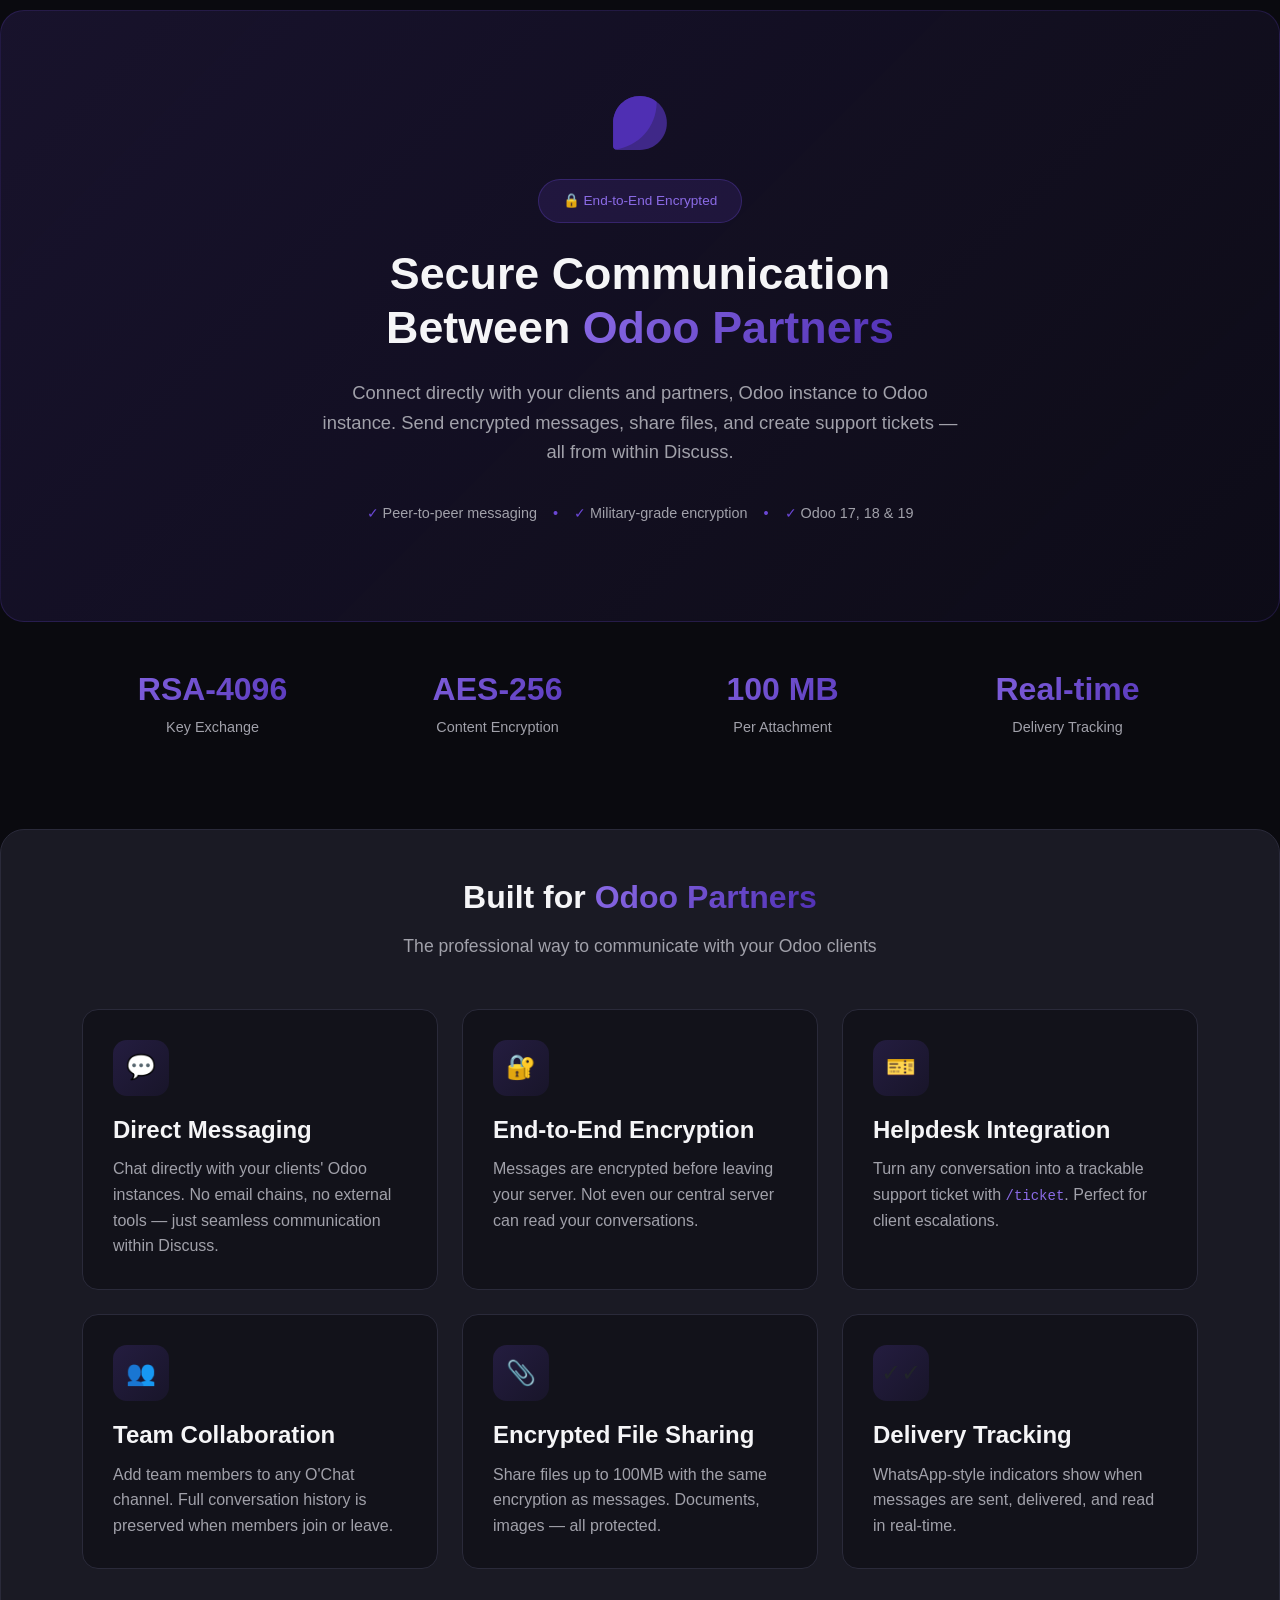
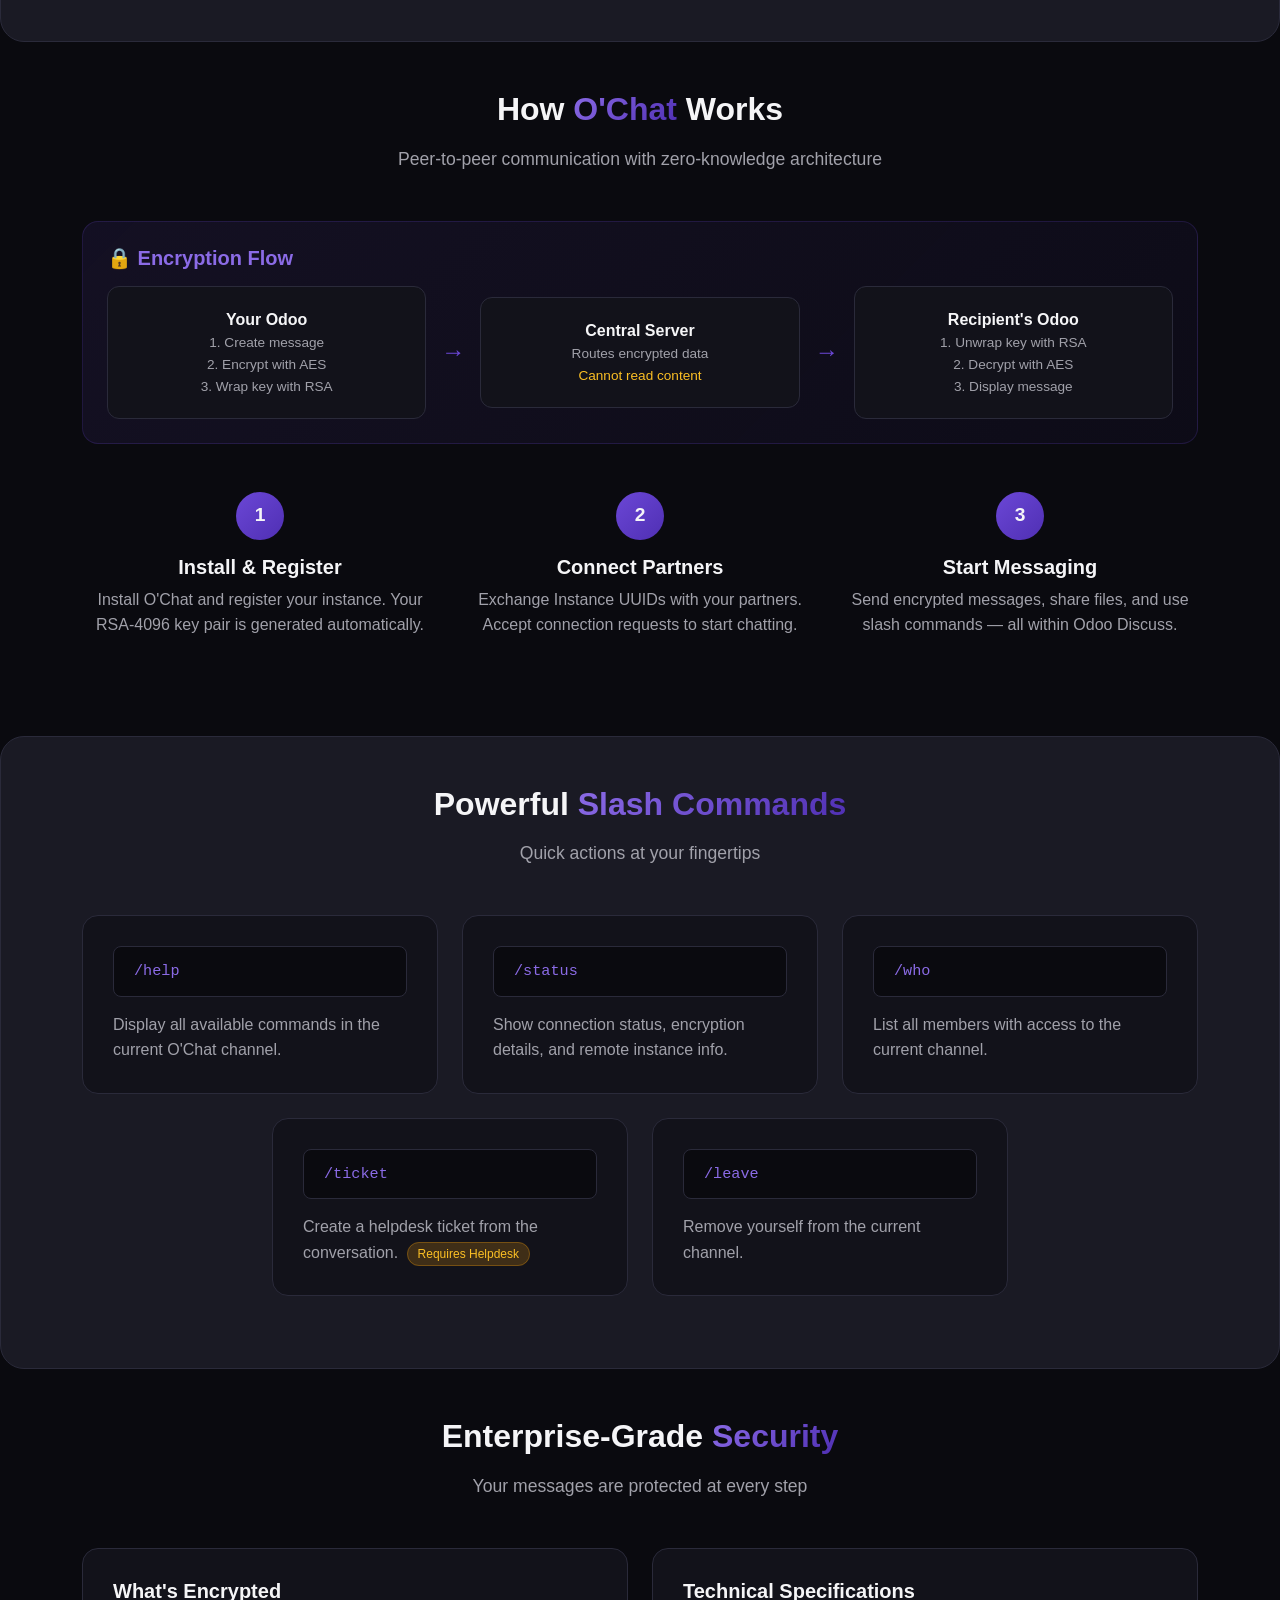
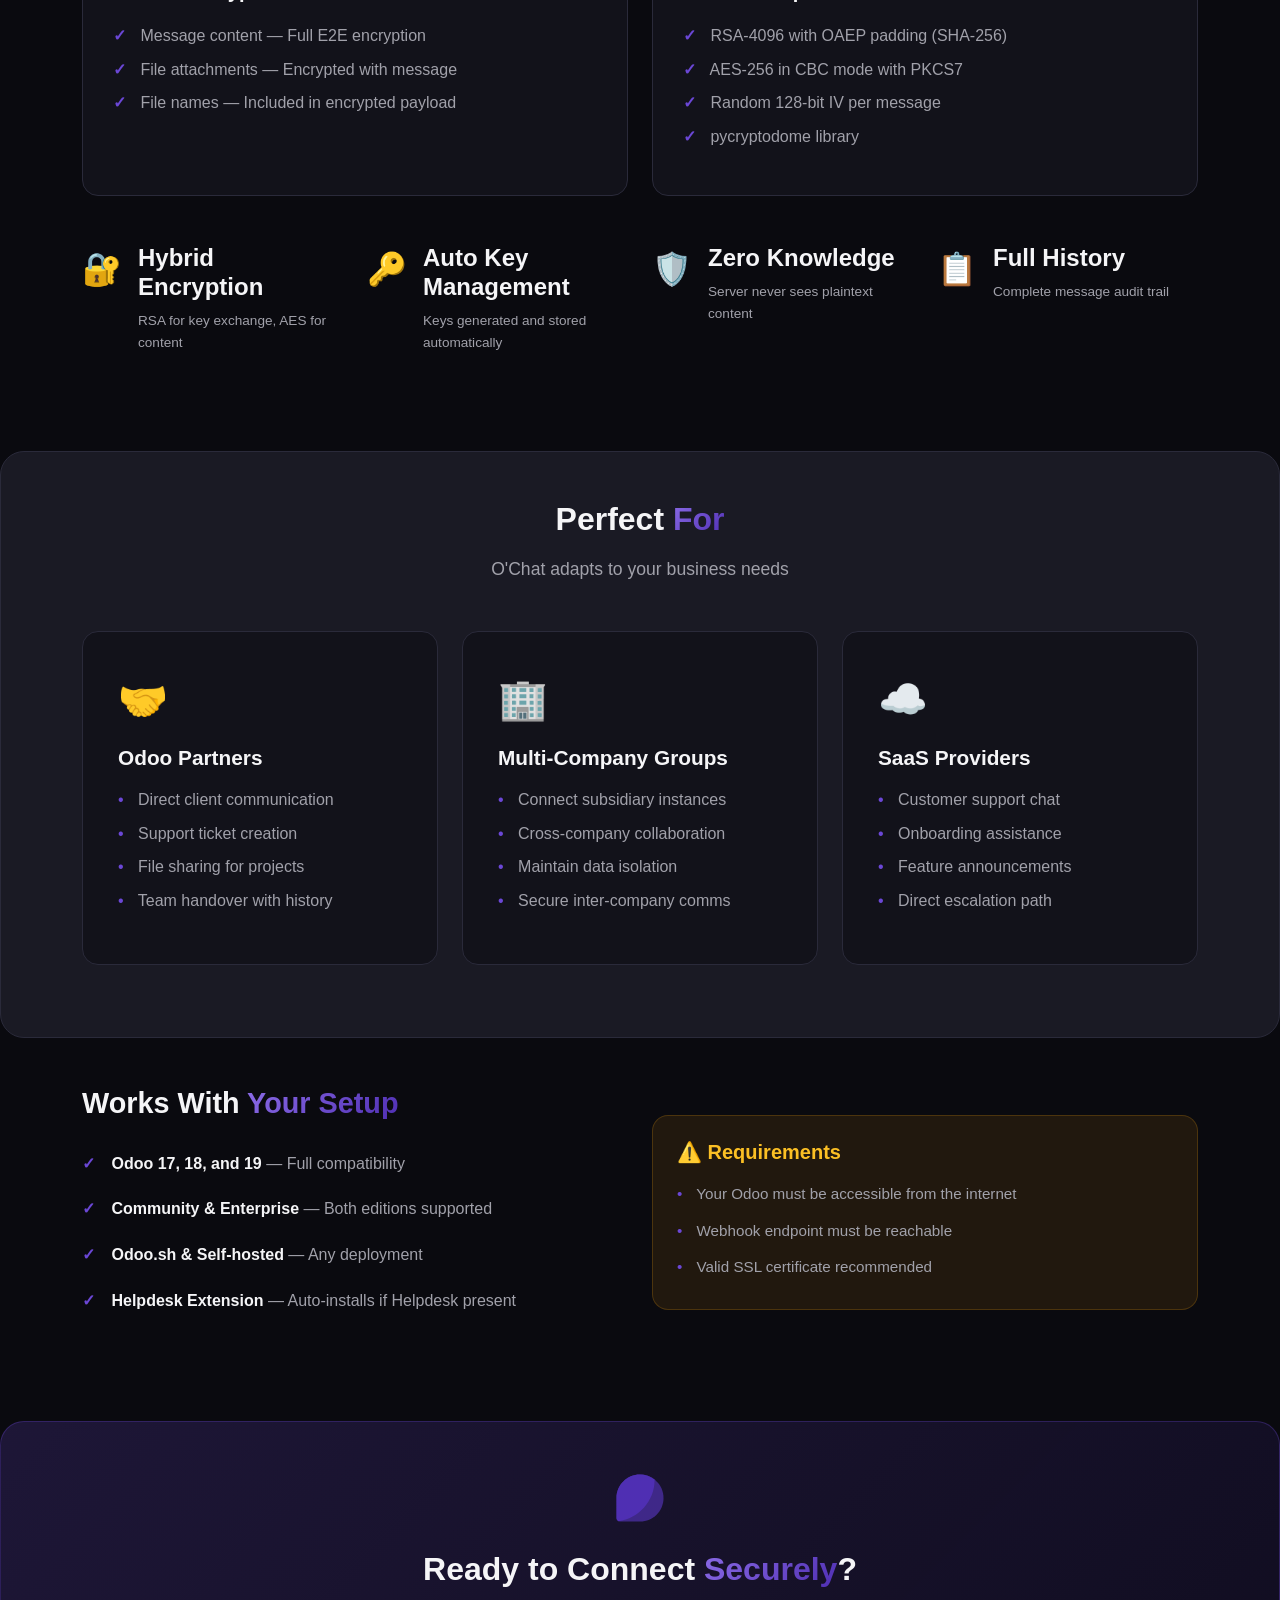
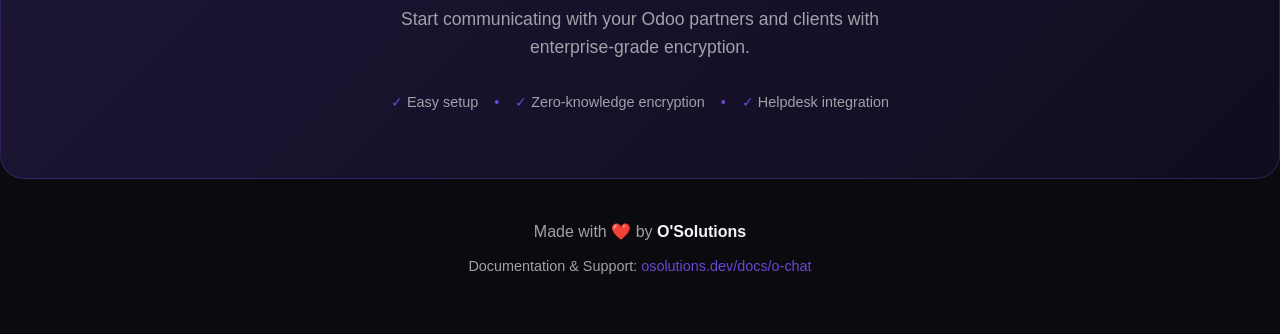
==== commit 9ab572e6: "imp index.html" ====
--- a/ochat_helpdesk/static/description/index.html
+++ b/ochat_helpdesk/static/description/index.html
@@ -5,412 +5,160 @@
     <meta name="viewport" content="width=device-width, initial-scale=1">
     <title>O'Chat - Secure Peer-to-Peer Communication for Odoo Partners</title>
     <link href="https://cdn.jsdelivr.net/npm/bootstrap@5.3.2/dist/css/bootstrap.min.css" rel="stylesheet">
+    <span href="https://cdn.jsdelivr.net/npm/bootstrap@5.3.2/dist/css/bootstrap.min.css" rel="stylesheet"></span>
     <style>
-        :root {
-            --ochat-400: #8B6BE6;
-            --ochat-500: #6B47D6;
-            --ochat-600: #4F2FB3;
-            --ochat-700: #3F2888;
-            --background: #0a0a0f;
-            --background-card: #12121a;
-            --background-muted: #1a1a24;
-            --border: #2a2a3a;
-            --text-primary: #f5f5f7;
-            --text-muted: #a1a1aa;
-        }
-
         body {
             font-family: -apple-system, BlinkMacSystemFont, 'Segoe UI', Roboto, Oxygen, Ubuntu, Cantarell, sans-serif;
-            background-color: var(--background);
-            color: var(--text-primary);
+            background-color: #0a0a0f;
+            color: #f5f5f7;
             line-height: 1.6;
-        }
-
-        .text-gradient-ochat {
-            background: linear-gradient(135deg, var(--ochat-400) 0%, var(--ochat-600) 100%);
-            -webkit-background-clip: text;
-            -webkit-text-fill-color: transparent;
-            background-clip: text;
-        }
-
-        .hero-section {
-            background: linear-gradient(135deg, rgba(107,71,214,0.15) 0%, rgba(79,47,179,0.05) 100%);
-            border: 1px solid rgba(107,71,214,0.2);
-            padding: 80px 20px;
-            border-radius: 24px;
-            margin-top: 10px;
-        }
-
-        .badge-encryption {
-            font-size: 0.85rem;
-            padding: 10px 24px;
-            background-color: rgba(107,71,214,0.15);
-            border: 1px solid rgba(107,71,214,0.3);
-            border-radius: 50px;
-            display: inline-block;
-            font-weight: 500;
-            color: var(--ochat-400);
-        }
-
-        .section-dark {
-            background-color: var(--background);
-            padding: 60px 20px;
-        }
-
-        .section-muted {
-            background-color: var(--background-muted);
-            padding: 60px 30px;
-            border-radius: 24px;
-            margin-top: 10px;
-            border: 1px solid var(--border);
-        }
-
-        .card {
-            border-radius: 16px;
-            border: 1px solid var(--border);
-            background: var(--background-card);
-            padding: 30px;
-            height: 100%;
-            transition: all 0.3s ease;
-        }
-
-        .card:hover {
-            border-color: rgba(107,71,214,0.5);
-            box-shadow: 0 10px 40px rgba(107, 71, 214, 0.1);
-        }
-
-        .feature-icon {
-            width: 56px;
-            height: 56px;
-            border-radius: 14px;
-            background: linear-gradient(135deg, rgba(107,71,214,0.2) 0%, rgba(79,47,179,0.1) 100%);
-            display: flex;
-            align-items: center;
-            justify-content: center;
-            margin-bottom: 20px;
-            font-size: 1.5rem;
-        }
-
-        .stat-box {
-            text-align: center;
-            padding: 20px;
-        }
-
-        .stat-value {
-            font-size: 2rem;
-            font-weight: 800;
-            background: linear-gradient(135deg, var(--ochat-400) 0%, var(--ochat-600) 100%);
-            -webkit-background-clip: text;
-            -webkit-text-fill-color: transparent;
-            background-clip: text;
-        }
-
-        .stat-label {
-            color: var(--text-muted);
-            font-size: 0.9rem;
-            margin-top: 5px;
-        }
-
-        .info-box {
-            background: linear-gradient(135deg, rgba(107,71,214,0.1) 0%, rgba(79,47,179,0.05) 100%);
-            border: 1px solid rgba(107,71,214,0.2);
-            border-radius: 16px;
-            padding: 24px;
-        }
-
-        .info-box-title {
-            color: var(--ochat-400);
-            font-weight: 600;
-        }
-
-        .warning-box {
-            background: rgba(245, 158, 11, 0.1);
-            border: 1px solid rgba(245, 158, 11, 0.2);
-            border-radius: 16px;
-            padding: 24px;
-        }
-
-        .cta-section {
-            background: linear-gradient(135deg, rgba(107,71,214,0.2) 0%, rgba(79,47,179,0.1) 100%);
-            border: 1px solid rgba(107,71,214,0.3);
-            padding: 60px 20px;
-            border-radius: 24px;
-            margin-top: 10px;
-        }
-
-        .check-list {
-            list-style: none;
-            padding: 0;
-        }
-
-        .check-list li {
-            padding: 10px 0;
-            color: var(--text-muted);
-            display: flex;
-            align-items: flex-start;
-            gap: 12px;
-        }
-
-        .check-list li::before {
-            content: "✓";
-            color: var(--ochat-500);
-            font-weight: bold;
-            flex-shrink: 0;
-        }
-
-        .encryption-flow {
-            display: flex;
-            flex-wrap: wrap;
-            align-items: center;
-            justify-content: center;
-            gap: 15px;
-        }
-
-        .encryption-step {
-            background: var(--background-card);
-            border: 1px solid var(--border);
-            border-radius: 12px;
-            padding: 20px;
-            text-align: center;
-            flex: 1;
-            min-width: 180px;
-        }
-
-        .encryption-step strong {
-            color: var(--text-primary);
-        }
-
-        .encryption-step p {
-            color: var(--text-muted);
-            font-size: 0.85rem;
-        }
-
-        .encryption-arrow {
-            color: var(--ochat-500);
-            font-size: 1.5rem;
-            font-weight: bold;
-        }
-
-        .logo-container {
-            display: flex;
-            align-items: center;
-            justify-content: center;
-            gap: 15px;
-            margin-bottom: 24px;
-        }
-
-        .logo-container img {
-            width: 64px;
-            height: 64px;
-        }
-
-        .command-box {
-            background: var(--background);
-            border: 1px solid var(--border);
-            border-radius: 8px;
-            padding: 12px 20px;
-            font-family: 'Monaco', 'Menlo', 'Consolas', monospace;
-            font-size: 0.95rem;
-            color: var(--ochat-400);
-        }
-
-        .step-number {
-            width: 48px;
-            height: 48px;
-            border-radius: 50%;
-            background: linear-gradient(135deg, var(--ochat-500) 0%, var(--ochat-600) 100%);
-            display: flex;
-            align-items: center;
-            justify-content: center;
-            font-weight: 700;
-            font-size: 1.2rem;
-            margin: 0 auto 15px;
-        }
-
-        .section-title {
-            font-size: 2rem;
-            font-weight: 700;
-            margin-bottom: 10px;
-        }
-
-        .section-subtitle {
-            color: var(--text-muted);
-            max-width: 600px;
-            margin: 0 auto 40px;
-        }
-
-        h4, h5, h6 {
-            color: var(--text-primary);
-        }
-
-        .text-ochat {
-            color: var(--ochat-500);
-        }
-
-        .badge-warning {
-            background: rgba(245, 158, 11, 0.2);
-            color: #fbbf24;
-            border: 1px solid rgba(245, 158, 11, 0.3);
-            font-size: 0.75rem;
-            padding: 4px 10px;
-            border-radius: 20px;
-        }
-
-        a {
-            color: var(--ochat-500);
-            text-decoration: none;
-        }
-
-        a:hover {
-            color: var(--ochat-400);
-        }
-
-        .use-case-list {
-            list-style: none;
-            padding: 0;
-            margin: 0;
-        }
-
-        .use-case-list li {
-            padding: 6px 0;
-            color: var(--text-muted);
-            font-size: 0.95rem;
-        }
-
-        .use-case-list li::before {
-            content: "•";
-            color: var(--ochat-500);
-            margin-right: 10px;
         }
     </style>
 </head>
 <body>
 
     <!-- Hero Section -->
-    <section class="hero-section text-center">
-        <div class="container">
-            <div class="logo-container">
-                <img src="ochat_logo.svg" alt="O'Chat Logo">
+    <section class="text-center" style="background: linear-gradient(135deg, rgba(107,71,214,0.15) 0%, rgba(79,47,179,0.05) 100%); border: 1px solid rgba(107,71,214,0.2); padding: 80px 20px; border-radius: 24px; margin-top: 10px;">
+        <div class="container">
+            <div style="display: flex; align-items: center; justify-content: center; gap: 15px; margin-bottom: 24px;">
+                <img src="ochat_logo.svg" alt="O'Chat Logo" style="width: 64px; height: 64px;">
             </div>
             <div class="mb-4">
-                <span class="badge-encryption">
+                <span style="font-size: 0.85rem; padding: 10px 24px; background-color: rgba(107,71,214,0.15); border: 1px solid rgba(107,71,214,0.3); border-radius: 50px; display: inline-block; font-weight: 500; color: #8B6BE6;">
                     🔒 End-to-End Encrypted
                 </span>
             </div>
-            <h1 class="mb-4" style="font-size: 2.8rem; font-weight: 800;">
-                Secure Communication<br/>Between <span class="text-gradient-ochat">Odoo Partners</span>
+            <h1 class="mb-4" style="font-size: 2.8rem; font-weight: 800; color: #f5f5f7;">
+                Secure Communication<br/>Between <span style="background: linear-gradient(135deg, #8B6BE6 0%, #4F2FB3 100%); -webkit-background-clip: text; -webkit-text-fill-color: transparent; background-clip: text;">Odoo Partners</span>
             </h1>
-            <p class="mb-4" style="font-size: 1.15rem; max-width: 650px; margin: 0 auto; color: var(--text-muted);">
+            <p class="mb-4" style="font-size: 1.15rem; max-width: 650px; margin: 0 auto; color: #a1a1aa;">
                 Connect directly with your clients and partners, Odoo instance to Odoo instance.
                 Send encrypted messages, share files, and create support tickets — all from within Discuss.
             </p>
             <div style="margin-top: 35px;">
-                <p style="font-size: 0.9rem; color: var(--text-muted);">
-                    <span class="text-ochat">✓</span> Peer-to-peer messaging &nbsp;&nbsp;
-                    <span class="text-ochat">•</span> &nbsp;&nbsp;
-                    <span class="text-ochat">✓</span> Military-grade encryption &nbsp;&nbsp;
-                    <span class="text-ochat">•</span> &nbsp;&nbsp;
-                    <span class="text-ochat">✓</span> Odoo 17, 18 & 19
+                <p style="font-size: 0.9rem; color: #a1a1aa;">
+                    <span style="color: #6B47D6;">✓</span> Peer-to-peer messaging &nbsp;&nbsp;
+                    <span style="color: #6B47D6;">•</span> &nbsp;&nbsp;
+                    <span style="color: #6B47D6;">✓</span> Military-grade encryption &nbsp;&nbsp;
+                    <span style="color: #6B47D6;">•</span> &nbsp;&nbsp;
+                    <span style="color: #6B47D6;">✓</span> Odoo 17, 18 & 19
                 </p>
             </div>
         </div>
     </section>
 
     <!-- Stats Section -->
-    <section class="section-dark">
-        <div class="container">
-            <div class="row">
-                <div class="col-md-3 col-6">
-                    <div class="stat-box">
-                        <div class="stat-value">RSA-4096</div>
-                        <div class="stat-label">Key Exchange</div>
-                    </div>
-                </div>
-                <div class="col-md-3 col-6">
-                    <div class="stat-box">
-                        <div class="stat-value">AES-256</div>
-                        <div class="stat-label">Content Encryption</div>
-                    </div>
-                </div>
-                <div class="col-md-3 col-6">
-                    <div class="stat-box">
-                        <div class="stat-value">100 MB</div>
-                        <div class="stat-label">Per Attachment</div>
-                    </div>
-                </div>
-                <div class="col-md-3 col-6">
-                    <div class="stat-box">
-                        <div class="stat-value">Real-time</div>
-                        <div class="stat-label">Delivery Tracking</div>
-                    </div>
+    <section class="py-5" style="background-color: #0a0a0f; padding: 60px 20px;">
+        <div class="container">
+            <div class="row text-center">
+                <div class="col-md-3 col-6 mb-3">
+                    <h3 class="mb-2" style="font-size: 2rem; font-weight: 800; background: linear-gradient(135deg, #8B6BE6 0%, #4F2FB3 100%); -webkit-background-clip: text; -webkit-text-fill-color: transparent; background-clip: text;">
+                        RSA-4096
+                    </h3>
+                    <p style="color: #a1a1aa; font-size: 0.9rem;">Key Exchange</p>
+                </div>
+                <div class="col-md-3 col-6 mb-3">
+                    <h3 class="mb-2" style="font-size: 2rem; font-weight: 800; background: linear-gradient(135deg, #8B6BE6 0%, #4F2FB3 100%); -webkit-background-clip: text; -webkit-text-fill-color: transparent; background-clip: text;">
+                        AES-256
+                    </h3>
+                    <p style="color: #a1a1aa; font-size: 0.9rem;">Content Encryption</p>
+                </div>
+                <div class="col-md-3 col-6 mb-3">
+                    <h3 class="mb-2" style="font-size: 2rem; font-weight: 800; background: linear-gradient(135deg, #8B6BE6 0%, #4F2FB3 100%); -webkit-background-clip: text; -webkit-text-fill-color: transparent; background-clip: text;">
+                        100 MB
+                    </h3>
+                    <p style="color: #a1a1aa; font-size: 0.9rem;">Per Attachment</p>
+                </div>
+                <div class="col-md-3 col-6 mb-3">
+                    <h3 class="mb-2" style="font-size: 2rem; font-weight: 800; background: linear-gradient(135deg, #8B6BE6 0%, #4F2FB3 100%); -webkit-background-clip: text; -webkit-text-fill-color: transparent; background-clip: text;">
+                        Real-time
+                    </h3>
+                    <p style="color: #a1a1aa; font-size: 0.9rem;">Delivery Tracking</p>
                 </div>
             </div>
         </div>
     </section>
 
     <!-- Features Section -->
-    <section class="section-muted">
-        <div class="container">
-            <h2 class="section-title text-center">
-                Built for <span class="text-gradient-ochat">Odoo Partners</span>
+    <section class="py-5" style="background-color: #1a1a24; padding-left: 30px; padding-right: 30px; border-radius: 24px; margin-top: 10px; border: 1px solid #2a2a3a;">
+        <div class="container">
+            <h2 class="text-center mb-3" style="font-size: 2rem; font-weight: 700; color: #f5f5f7;">
+                Built for <span style="background: linear-gradient(135deg, #8B6BE6 0%, #4F2FB3 100%); -webkit-background-clip: text; -webkit-text-fill-color: transparent; background-clip: text;">Odoo Partners</span>
             </h2>
-            <p class="section-subtitle text-center">
+            <p class="text-center mb-5" style="font-size: 1.1rem; color: #a1a1aa; max-width: 600px; margin-left: auto; margin-right: auto;">
                 The professional way to communicate with your Odoo clients
             </p>
 
             <div class="row">
                 <div class="col-lg-4 col-md-6 mb-4">
-                    <div class="card">
-                        <div class="feature-icon">💬</div>
-                        <h4 style="font-weight: 600; margin-bottom: 12px;">Direct Messaging</h4>
-                        <p style="color: var(--text-muted); margin-bottom: 0;">
-                            Chat directly with your clients' Odoo instances. No email chains, no external tools — just seamless communication within Discuss.
-                        </p>
-                    </div>
-                </div>
+                    <div class="card h-100" style="border-radius: 16px; border: 1px solid #2a2a3a; background: #12121a;">
+                        <div class="card-body" style="padding: 30px;">
+                            <div style="width: 56px; height: 56px; border-radius: 14px; background: linear-gradient(135deg, rgba(107,71,214,0.2) 0%, rgba(79,47,179,0.1) 100%); display: flex; align-items: center; justify-content: center; margin-bottom: 20px; font-size: 1.5rem;">💬</div>
+                            <h4 style="font-weight: 600; margin-bottom: 12px; color: #f5f5f7;">Direct Messaging</h4>
+                            <p style="color: #a1a1aa; margin-bottom: 0;">
+                                Chat directly with your clients' Odoo instances. No email chains, no external tools — just seamless communication within Discuss.
+                            </p>
+                        </div>
+                    </div>
+                </div>
+
                 <div class="col-lg-4 col-md-6 mb-4">
-                    <div class="card">
-                        <div class="feature-icon">🔐</div>
-                        <h4 style="font-weight: 600; margin-bottom: 12px;">End-to-End Encryption</h4>
-                        <p style="color: var(--text-muted); margin-bottom: 0;">
-                            Messages are encrypted before leaving your server. Not even our central server can read your conversations.
-                        </p>
-                    </div>
-                </div>
+                    <div class="card h-100" style="border-radius: 16px; border: 1px solid #2a2a3a; background: #12121a;">
+                        <div class="card-body" style="padding: 30px;">
+                            <div style="width: 56px; height: 56px; border-radius: 14px; background: linear-gradient(135deg, rgba(107,71,214,0.2) 0%, rgba(79,47,179,0.1) 100%); display: flex; align-items: center; justify-content: center; margin-bottom: 20px; font-size: 1.5rem;">🔐</div>
+                            <h4 style="font-weight: 600; margin-bottom: 12px; color: #f5f5f7;">End-to-End Encryption</h4>
+                            <p style="color: #a1a1aa; margin-bottom: 0;">
+                                Messages are encrypted before leaving your server. Not even our central server can read your conversations.
+                            </p>
+                        </div>
+                    </div>
+                </div>
+
                 <div class="col-lg-4 col-md-6 mb-4">
-                    <div class="card">
-                        <div class="feature-icon">🎫</div>
-                        <h4 style="font-weight: 600; margin-bottom: 12px;">Helpdesk Integration</h4>
-                        <p style="color: var(--text-muted); margin-bottom: 0;">
-                            Turn any conversation into a trackable support ticket with <code style="color: var(--ochat-400);">/ticket</code>. Perfect for client escalations.
-                        </p>
-                    </div>
-                </div>
+                    <div class="card h-100" style="border-radius: 16px; border: 1px solid #2a2a3a; background: #12121a;">
+                        <div class="card-body" style="padding: 30px;">
+                            <div style="width: 56px; height: 56px; border-radius: 14px; background: linear-gradient(135deg, rgba(107,71,214,0.2) 0%, rgba(79,47,179,0.1) 100%); display: flex; align-items: center; justify-content: center; margin-bottom: 20px; font-size: 1.5rem;">🎫</div>
+                            <h4 style="font-weight: 600; margin-bottom: 12px; color: #f5f5f7;">Helpdesk Integration</h4>
+                            <p style="color: #a1a1aa; margin-bottom: 0;">
+                                Turn any conversation into a trackable support ticket with <code style="color: #8B6BE6;">/ticket</code>. Perfect for client escalations.
+                            </p>
+                        </div>
+                    </div>
+                </div>
+
                 <div class="col-lg-4 col-md-6 mb-4">
-                    <div class="card">
-                        <div class="feature-icon">👥</div>
-                        <h4 style="font-weight: 600; margin-bottom: 12px;">Team Collaboration</h4>
-                        <p style="color: var(--text-muted); margin-bottom: 0;">
-                            Add team members to any O'Chat channel. Full conversation history is preserved when members join or leave.
-                        </p>
-                    </div>
-                </div>
+                    <div class="card h-100" style="border-radius: 16px; border: 1px solid #2a2a3a; background: #12121a;">
+                        <div class="card-body" style="padding: 30px;">
+                            <div style="width: 56px; height: 56px; border-radius: 14px; background: linear-gradient(135deg, rgba(107,71,214,0.2) 0%, rgba(79,47,179,0.1) 100%); display: flex; align-items: center; justify-content: center; margin-bottom: 20px; font-size: 1.5rem;">👥</div>
+                            <h4 style="font-weight: 600; margin-bottom: 12px; color: #f5f5f7;">Team Collaboration</h4>
+                            <p style="color: #a1a1aa; margin-bottom: 0;">
+                                Add team members to any O'Chat channel. Full conversation history is preserved when members join or leave.
+                            </p>
+                        </div>
+                    </div>
+                </div>
+
                 <div class="col-lg-4 col-md-6 mb-4">
-                    <div class="card">
-                        <div class="feature-icon">📎</div>
-                        <h4 style="font-weight: 600; margin-bottom: 12px;">Encrypted File Sharing</h4>
-                        <p style="color: var(--text-muted); margin-bottom: 0;">
-                            Share files up to 100MB with the same encryption as messages. Documents, images — all protected.
-                        </p>
-                    </div>
-                </div>
+                    <div class="card h-100" style="border-radius: 16px; border: 1px solid #2a2a3a; background: #12121a;">
+                        <div class="card-body" style="padding: 30px;">
+                            <div style="width: 56px; height: 56px; border-radius: 14px; background: linear-gradient(135deg, rgba(107,71,214,0.2) 0%, rgba(79,47,179,0.1) 100%); display: flex; align-items: center; justify-content: center; margin-bottom: 20px; font-size: 1.5rem;">📎</div>
+                            <h4 style="font-weight: 600; margin-bottom: 12px; color: #f5f5f7;">Encrypted File Sharing</h4>
+                            <p style="color: #a1a1aa; margin-bottom: 0;">
+                                Share files up to 100MB with the same encryption as messages. Documents, images — all protected.
+                            </p>
+                        </div>
+                    </div>
+                </div>
+
                 <div class="col-lg-4 col-md-6 mb-4">
-                    <div class="card">
-                        <div class="feature-icon">✓✓</div>
-                        <h4 style="font-weight: 600; margin-bottom: 12px;">Delivery Tracking</h4>
-                        <p style="color: var(--text-muted); margin-bottom: 0;">
-                            WhatsApp-style indicators show when messages are sent, delivered, and read in real-time.
-                        </p>
+                    <div class="card h-100" style="border-radius: 16px; border: 1px solid #2a2a3a; background: #12121a;">
+                        <div class="card-body" style="padding: 30px;">
+                            <div style="width: 56px; height: 56px; border-radius: 14px; background: linear-gradient(135deg, rgba(107,71,214,0.2) 0%, rgba(79,47,179,0.1) 100%); display: flex; align-items: center; justify-content: center; margin-bottom: 20px; font-size: 1.5rem;">✓✓</div>
+                            <h4 style="font-weight: 600; margin-bottom: 12px; color: #f5f5f7;">Delivery Tracking</h4>
+                            <p style="color: #a1a1aa; margin-bottom: 0;">
+                                WhatsApp-style indicators show when messages are sent, delivered, and read in real-time.
+                            </p>
+                        </div>
                     </div>
                 </div>
             </div>
@@ -418,40 +166,40 @@
     </section>
 
     <!-- How It Works Section -->
-    <section class="section-dark">
-        <div class="container">
-            <h2 class="section-title text-center">
-                How <span class="text-gradient-ochat">O'Chat</span> Works
+    <section class="py-5" style="background-color: #0a0a0f; padding: 60px 20px;">
+        <div class="container">
+            <h2 class="text-center mb-3" style="font-size: 2rem; font-weight: 700; color: #f5f5f7;">
+                How <span style="background: linear-gradient(135deg, #8B6BE6 0%, #4F2FB3 100%); -webkit-background-clip: text; -webkit-text-fill-color: transparent; background-clip: text;">O'Chat</span> Works
             </h2>
-            <p class="section-subtitle text-center">
+            <p class="text-center mb-5" style="font-size: 1.1rem; color: #a1a1aa; max-width: 600px; margin-left: auto; margin-right: auto;">
                 Peer-to-peer communication with zero-knowledge architecture
             </p>
 
             <div class="row mb-5">
                 <div class="col-12">
-                    <div class="info-box">
-                        <h5 class="info-box-title mb-3">🔒 Encryption Flow</h5>
-                        <div class="encryption-flow">
-                            <div class="encryption-step">
-                                <strong>Your Odoo</strong>
-                                <p class="mb-0">
+                    <div style="background: linear-gradient(135deg, rgba(107,71,214,0.1) 0%, rgba(79,47,179,0.05) 100%); border: 1px solid rgba(107,71,214,0.2); border-radius: 16px; padding: 24px;">
+                        <h5 style="color: #8B6BE6; font-weight: 600;" class="mb-3">🔒 Encryption Flow</h5>
+                        <div style="display: flex; flex-wrap: wrap; align-items: center; justify-content: center; gap: 15px;">
+                            <div style="background: #12121a; border: 1px solid #2a2a3a; border-radius: 12px; padding: 20px; text-align: center; flex: 1; min-width: 180px;">
+                                <strong style="color: #f5f5f7;">Your Odoo</strong>
+                                <p class="mb-0" style="color: #a1a1aa; font-size: 0.85rem;">
                                     1. Create message<br>
                                     2. Encrypt with AES<br>
                                     3. Wrap key with RSA
                                 </p>
                             </div>
-                            <div class="encryption-arrow">→</div>
-                            <div class="encryption-step">
-                                <strong>Central Server</strong>
-                                <p class="mb-0">
+                            <div style="color: #6B47D6; font-size: 1.5rem; font-weight: bold;">→</div>
+                            <div style="background: #12121a; border: 1px solid #2a2a3a; border-radius: 12px; padding: 20px; text-align: center; flex: 1; min-width: 180px;">
+                                <strong style="color: #f5f5f7;">Central Server</strong>
+                                <p class="mb-0" style="color: #a1a1aa; font-size: 0.85rem;">
                                     Routes encrypted data<br>
                                     <span style="color: #fbbf24;">Cannot read content</span>
                                 </p>
                             </div>
-                            <div class="encryption-arrow">→</div>
-                            <div class="encryption-step">
-                                <strong>Recipient's Odoo</strong>
-                                <p class="mb-0">
+                            <div style="color: #6B47D6; font-size: 1.5rem; font-weight: bold;">→</div>
+                            <div style="background: #12121a; border: 1px solid #2a2a3a; border-radius: 12px; padding: 20px; text-align: center; flex: 1; min-width: 180px;">
+                                <strong style="color: #f5f5f7;">Recipient's Odoo</strong>
+                                <p class="mb-0" style="color: #a1a1aa; font-size: 0.85rem;">
                                     1. Unwrap key with RSA<br>
                                     2. Decrypt with AES<br>
                                     3. Display message
@@ -462,88 +210,96 @@
                 </div>
             </div>
 
-            <div class="row">
+            <div class="row text-center">
                 <div class="col-md-4 mb-4">
-                    <div class="text-center">
-                        <div class="step-number">1</div>
-                        <h5 style="font-weight: 600;">Install & Register</h5>
-                        <p style="color: var(--text-muted);">
-                            Install O'Chat and register your instance. Your RSA-4096 key pair is generated automatically.
-                        </p>
-                    </div>
+                    <div style="width: 48px; height: 48px; border-radius: 50%; background: linear-gradient(135deg, #6B47D6 0%, #4F2FB3 100%); display: flex; align-items: center; justify-content: center; font-weight: 700; font-size: 1.2rem; margin: 0 auto 15px; color: #f5f5f7;">1</div>
+                    <h5 style="font-weight: 600; color: #f5f5f7;">Install & Register</h5>
+                    <p style="color: #a1a1aa;">
+                        Install O'Chat and register your instance. Your RSA-4096 key pair is generated automatically.
+                    </p>
                 </div>
                 <div class="col-md-4 mb-4">
-                    <div class="text-center">
-                        <div class="step-number">2</div>
-                        <h5 style="font-weight: 600;">Connect Partners</h5>
-                        <p style="color: var(--text-muted);">
-                            Exchange Instance UUIDs with your partners. Accept connection requests to start chatting.
-                        </p>
-                    </div>
+                    <div style="width: 48px; height: 48px; border-radius: 50%; background: linear-gradient(135deg, #6B47D6 0%, #4F2FB3 100%); display: flex; align-items: center; justify-content: center; font-weight: 700; font-size: 1.2rem; margin: 0 auto 15px; color: #f5f5f7;">2</div>
+                    <h5 style="font-weight: 600; color: #f5f5f7;">Connect Partners</h5>
+                    <p style="color: #a1a1aa;">
+                        Exchange Instance UUIDs with your partners. Accept connection requests to start chatting.
+                    </p>
                 </div>
                 <div class="col-md-4 mb-4">
-                    <div class="text-center">
-                        <div class="step-number">3</div>
-                        <h5 style="font-weight: 600;">Start Messaging</h5>
-                        <p style="color: var(--text-muted);">
-                            Send encrypted messages, share files, and use slash commands — all within Odoo Discuss.
-                        </p>
-                    </div>
+                    <div style="width: 48px; height: 48px; border-radius: 50%; background: linear-gradient(135deg, #6B47D6 0%, #4F2FB3 100%); display: flex; align-items: center; justify-content: center; font-weight: 700; font-size: 1.2rem; margin: 0 auto 15px; color: #f5f5f7;">3</div>
+                    <h5 style="font-weight: 600; color: #f5f5f7;">Start Messaging</h5>
+                    <p style="color: #a1a1aa;">
+                        Send encrypted messages, share files, and use slash commands — all within Odoo Discuss.
+                    </p>
                 </div>
             </div>
         </div>
     </section>
 
     <!-- Slash Commands Section -->
-    <section class="section-muted">
-        <div class="container">
-            <h2 class="section-title text-center">
-                Powerful <span class="text-gradient-ochat">Slash Commands</span>
+    <section class="py-5" style="background-color: #1a1a24; padding-left: 30px; padding-right: 30px; border-radius: 24px; margin-top: 10px; border: 1px solid #2a2a3a;">
+        <div class="container">
+            <h2 class="text-center mb-3" style="font-size: 2rem; font-weight: 700; color: #f5f5f7;">
+                Powerful <span style="background: linear-gradient(135deg, #8B6BE6 0%, #4F2FB3 100%); -webkit-background-clip: text; -webkit-text-fill-color: transparent; background-clip: text;">Slash Commands</span>
             </h2>
-            <p class="section-subtitle text-center">
+            <p class="text-center mb-5" style="font-size: 1.1rem; color: #a1a1aa; max-width: 600px; margin-left: auto; margin-right: auto;">
                 Quick actions at your fingertips
             </p>
 
             <div class="row justify-content-center">
                 <div class="col-md-6 col-lg-4 mb-4">
-                    <div class="card">
-                        <div class="command-box mb-3">/help</div>
-                        <p style="color: var(--text-muted); margin-bottom: 0;">
-                            Display all available commands in the current O'Chat channel.
-                        </p>
-                    </div>
-                </div>
+                    <div class="card h-100" style="border-radius: 16px; border: 1px solid #2a2a3a; background: #12121a;">
+                        <div class="card-body" style="padding: 30px;">
+                            <div style="background: #0a0a0f; border: 1px solid #2a2a3a; border-radius: 8px; padding: 12px 20px; font-family: 'Monaco', 'Menlo', 'Consolas', monospace; font-size: 0.95rem; color: #8B6BE6; margin-bottom: 15px;">/help</div>
+                            <p style="color: #a1a1aa; margin-bottom: 0;">
+                                Display all available commands in the current O'Chat channel.
+                            </p>
+                        </div>
+                    </div>
+                </div>
+
                 <div class="col-md-6 col-lg-4 mb-4">
-                    <div class="card">
-                        <div class="command-box mb-3">/status</div>
-                        <p style="color: var(--text-muted); margin-bottom: 0;">
-                            Show connection status, encryption details, and remote instance info.
-                        </p>
-                    </div>
-                </div>
+                    <div class="card h-100" style="border-radius: 16px; border: 1px solid #2a2a3a; background: #12121a;">
+                        <div class="card-body" style="padding: 30px;">
+                            <div style="background: #0a0a0f; border: 1px solid #2a2a3a; border-radius: 8px; padding: 12px 20px; font-family: 'Monaco', 'Menlo', 'Consolas', monospace; font-size: 0.95rem; color: #8B6BE6; margin-bottom: 15px;">/status</div>
+                            <p style="color: #a1a1aa; margin-bottom: 0;">
+                                Show connection status, encryption details, and remote instance info.
+                            </p>
+                        </div>
+                    </div>
+                </div>
+
                 <div class="col-md-6 col-lg-4 mb-4">
-                    <div class="card">
-                        <div class="command-box mb-3">/who</div>
-                        <p style="color: var(--text-muted); margin-bottom: 0;">
-                            List all members with access to the current channel.
-                        </p>
-                    </div>
-                </div>
+                    <div class="card h-100" style="border-radius: 16px; border: 1px solid #2a2a3a; background: #12121a;">
+                        <div class="card-body" style="padding: 30px;">
+                            <div style="background: #0a0a0f; border: 1px solid #2a2a3a; border-radius: 8px; padding: 12px 20px; font-family: 'Monaco', 'Menlo', 'Consolas', monospace; font-size: 0.95rem; color: #8B6BE6; margin-bottom: 15px;">/who</div>
+                            <p style="color: #a1a1aa; margin-bottom: 0;">
+                                List all members with access to the current channel.
+                            </p>
+                        </div>
+                    </div>
+                </div>
+
                 <div class="col-md-6 col-lg-4 mb-4">
-                    <div class="card">
-                        <div class="command-box mb-3">/ticket</div>
-                        <p style="color: var(--text-muted); margin-bottom: 0;">
-                            Create a helpdesk ticket from the conversation.
-                            <span class="badge-warning ms-1">Requires Helpdesk</span>
-                        </p>
-                    </div>
-                </div>
+                    <div class="card h-100" style="border-radius: 16px; border: 1px solid #2a2a3a; background: #12121a;">
+                        <div class="card-body" style="padding: 30px;">
+                            <div style="background: #0a0a0f; border: 1px solid #2a2a3a; border-radius: 8px; padding: 12px 20px; font-family: 'Monaco', 'Menlo', 'Consolas', monospace; font-size: 0.95rem; color: #8B6BE6; margin-bottom: 15px;">/ticket</div>
+                            <p style="color: #a1a1aa; margin-bottom: 0;">
+                                Create a helpdesk ticket from the conversation.
+                                <span style="background: rgba(245, 158, 11, 0.2); color: #fbbf24; border: 1px solid rgba(245, 158, 11, 0.3); font-size: 0.75rem; padding: 4px 10px; border-radius: 20px; margin-left: 4px;">Requires Helpdesk</span>
+                            </p>
+                        </div>
+                    </div>
+                </div>
+
                 <div class="col-md-6 col-lg-4 mb-4">
-                    <div class="card">
-                        <div class="command-box mb-3">/leave</div>
-                        <p style="color: var(--text-muted); margin-bottom: 0;">
-                            Remove yourself from the current channel.
-                        </p>
+                    <div class="card h-100" style="border-radius: 16px; border: 1px solid #2a2a3a; background: #12121a;">
+                        <div class="card-body" style="padding: 30px;">
+                            <div style="background: #0a0a0f; border: 1px solid #2a2a3a; border-radius: 8px; padding: 12px 20px; font-family: 'Monaco', 'Menlo', 'Consolas', monospace; font-size: 0.95rem; color: #8B6BE6; margin-bottom: 15px;">/leave</div>
+                            <p style="color: #a1a1aa; margin-bottom: 0;">
+                                Remove yourself from the current channel.
+                            </p>
+                        </div>
                     </div>
                 </div>
             </div>
@@ -551,109 +307,143 @@
     </section>
 
     <!-- Security Section -->
-    <section class="section-dark">
-        <div class="container">
-            <h2 class="section-title text-center">
-                Enterprise-Grade <span class="text-gradient-ochat">Security</span>
+    <section class="py-5" style="background-color: #0a0a0f; padding: 60px 20px;">
+        <div class="container">
+            <h2 class="text-center mb-3" style="font-size: 2rem; font-weight: 700; color: #f5f5f7;">
+                Enterprise-Grade <span style="background: linear-gradient(135deg, #8B6BE6 0%, #4F2FB3 100%); -webkit-background-clip: text; -webkit-text-fill-color: transparent; background-clip: text;">Security</span>
             </h2>
-            <p class="section-subtitle text-center">
+            <p class="text-center mb-5" style="font-size: 1.1rem; color: #a1a1aa; max-width: 600px; margin-left: auto; margin-right: auto;">
                 Your messages are protected at every step
             </p>
 
             <div class="row mb-4">
                 <div class="col-md-6 mb-4">
-                    <div class="card">
-                        <h5 style="font-weight: 600; margin-bottom: 20px;">What's Encrypted</h5>
-                        <ul class="check-list">
-                            <li>Message content — Full E2E encryption</li>
-                            <li>File attachments — Encrypted with message</li>
-                            <li>File names — Included in encrypted payload</li>
-                        </ul>
+                    <div class="card h-100" style="border-radius: 16px; border: 1px solid #2a2a3a; background: #12121a;">
+                        <div class="card-body" style="padding: 30px;">
+                            <h5 style="font-weight: 600; margin-bottom: 20px; color: #f5f5f7;">What's Encrypted</h5>
+                            <ul class="list-unstyled">
+                                <li class="mb-2" style="color: #a1a1aa;"><span style="color: #6B47D6; font-weight: bold; margin-right: 10px;">✓</span> Message content — Full E2E encryption</li>
+                                <li class="mb-2" style="color: #a1a1aa;"><span style="color: #6B47D6; font-weight: bold; margin-right: 10px;">✓</span> File attachments — Encrypted with message</li>
+                                <li class="mb-2" style="color: #a1a1aa;"><span style="color: #6B47D6; font-weight: bold; margin-right: 10px;">✓</span> File names — Included in encrypted payload</li>
+                            </ul>
+                        </div>
                     </div>
                 </div>
                 <div class="col-md-6 mb-4">
-                    <div class="card">
-                        <h5 style="font-weight: 600; margin-bottom: 20px;">Technical Specifications</h5>
-                        <ul class="check-list">
-                            <li>RSA-4096 with OAEP padding (SHA-256)</li>
-                            <li>AES-256 in CBC mode with PKCS7</li>
-                            <li>Random 128-bit IV per message</li>
-                            <li>pycryptodome library</li>
-                        </ul>
-                    </div>
-                </div>
-            </div>
-
-            <div class="row text-center">
-                <div class="col-md-3 col-6 mb-4">
-                    <div style="font-size: 2rem; margin-bottom: 10px;">🔐</div>
-                    <h6 style="font-weight: 600;">Hybrid Encryption</h6>
-                    <p style="color: var(--text-muted); font-size: 0.85rem;">RSA for key exchange, AES for content</p>
-                </div>
-                <div class="col-md-3 col-6 mb-4">
-                    <div style="font-size: 2rem; margin-bottom: 10px;">🔑</div>
-                    <h6 style="font-weight: 600;">Auto Key Management</h6>
-                    <p style="color: var(--text-muted); font-size: 0.85rem;">Keys generated and stored automatically</p>
-                </div>
-                <div class="col-md-3 col-6 mb-4">
-                    <div style="font-size: 2rem; margin-bottom: 10px;">🛡️</div>
-                    <h6 style="font-weight: 600;">Zero Knowledge</h6>
-                    <p style="color: var(--text-muted); font-size: 0.85rem;">Server never sees plaintext content</p>
-                </div>
-                <div class="col-md-3 col-6 mb-4">
-                    <div style="font-size: 2rem; margin-bottom: 10px;">📋</div>
-                    <h6 style="font-weight: 600;">Full History</h6>
-                    <p style="color: var(--text-muted); font-size: 0.85rem;">Complete message audit trail</p>
+                    <div class="card h-100" style="border-radius: 16px; border: 1px solid #2a2a3a; background: #12121a;">
+                        <div class="card-body" style="padding: 30px;">
+                            <h5 style="font-weight: 600; margin-bottom: 20px; color: #f5f5f7;">Technical Specifications</h5>
+                            <ul class="list-unstyled">
+                                <li class="mb-2" style="color: #a1a1aa;"><span style="color: #6B47D6; font-weight: bold; margin-right: 10px;">✓</span> RSA-4096 with OAEP padding (SHA-256)</li>
+                                <li class="mb-2" style="color: #a1a1aa;"><span style="color: #6B47D6; font-weight: bold; margin-right: 10px;">✓</span> AES-256 in CBC mode with PKCS7</li>
+                                <li class="mb-2" style="color: #a1a1aa;"><span style="color: #6B47D6; font-weight: bold; margin-right: 10px;">✓</span> Random 128-bit IV per message</li>
+                                <li class="mb-2" style="color: #a1a1aa;"><span style="color: #6B47D6; font-weight: bold; margin-right: 10px;">✓</span> pycryptodome library</li>
+                            </ul>
+                        </div>
+                    </div>
+                </div>
+            </div>
+
+            <div class="row">
+                <div class="col-md-3 col-sm-6 mb-4">
+                    <div class="d-flex">
+                        <div class="me-3" style="font-size: 2rem;">🔐</div>
+                        <div>
+                            <h4 class="mb-2" style="font-weight: 600; color: #f5f5f7;">Hybrid Encryption</h4>
+                            <p style="color: #a1a1aa; font-size: 0.85rem;">RSA for key exchange, AES for content</p>
+                        </div>
+                    </div>
+                </div>
+                <div class="col-md-3 col-sm-6 mb-4">
+                    <div class="d-flex">
+                        <div class="me-3" style="font-size: 2rem;">🔑</div>
+                        <div>
+                            <h4 class="mb-2" style="font-weight: 600; color: #f5f5f7;">Auto Key Management</h4>
+                            <p style="color: #a1a1aa; font-size: 0.85rem;">Keys generated and stored automatically</p>
+                        </div>
+                    </div>
+                </div>
+                <div class="col-md-3 col-sm-6 mb-4">
+                    <div class="d-flex">
+                        <div class="me-3" style="font-size: 2rem;">🛡️</div>
+                        <div>
+                            <h4 class="mb-2" style="font-weight: 600; color: #f5f5f7;">Zero Knowledge</h4>
+                            <p style="color: #a1a1aa; font-size: 0.85rem;">Server never sees plaintext content</p>
+                        </div>
+                    </div>
+                </div>
+                <div class="col-md-3 col-sm-6 mb-4">
+                    <div class="d-flex">
+                        <div class="me-3" style="font-size: 2rem;">📋</div>
+                        <div>
+                            <h4 class="mb-2" style="font-weight: 600; color: #f5f5f7;">Full History</h4>
+                            <p style="color: #a1a1aa; font-size: 0.85rem;">Complete message audit trail</p>
+                        </div>
+                    </div>
                 </div>
             </div>
         </div>
     </section>
 
     <!-- Use Cases Section -->
-    <section class="section-muted">
-        <div class="container">
-            <h2 class="section-title text-center">
-                Perfect <span class="text-gradient-ochat">For</span>
+    <section class="py-5" style="background-color: #1a1a24; padding-left: 30px; padding-right: 30px; border-radius: 24px; margin-top: 10px; border: 1px solid #2a2a3a;">
+        <div class="container">
+            <h2 class="text-center mb-3" style="font-size: 2rem; font-weight: 700; color: #f5f5f7;">
+                Perfect <span style="background: linear-gradient(135deg, #8B6BE6 0%, #4F2FB3 100%); -webkit-background-clip: text; -webkit-text-fill-color: transparent; background-clip: text;">For</span>
             </h2>
-            <p class="section-subtitle text-center">
+            <p class="text-center mb-5" style="font-size: 1.1rem; color: #a1a1aa; max-width: 600px; margin-left: auto; margin-right: auto;">
                 O'Chat adapts to your business needs
             </p>
 
             <div class="row">
-                <div class="col-md-4 mb-4">
-                    <div class="card">
-                        <div style="font-size: 2rem; margin-bottom: 15px;">🤝</div>
-                        <h5 style="font-weight: 600; margin-bottom: 15px;">Odoo Partners</h5>
-                        <ul class="use-case-list">
-                            <li>Direct client communication</li>
-                            <li>Support ticket creation</li>
-                            <li>File sharing for projects</li>
-                            <li>Team handover with history</li>
-                        </ul>
-                    </div>
-                </div>
-                <div class="col-md-4 mb-4">
-                    <div class="card">
-                        <div style="font-size: 2rem; margin-bottom: 15px;">🏢</div>
-                        <h5 style="font-weight: 600; margin-bottom: 15px;">Multi-Company Groups</h5>
-                        <ul class="use-case-list">
-                            <li>Connect subsidiary instances</li>
-                            <li>Cross-company collaboration</li>
-                            <li>Maintain data isolation</li>
-                            <li>Secure inter-company comms</li>
-                        </ul>
-                    </div>
-                </div>
-                <div class="col-md-4 mb-4">
-                    <div class="card">
-                        <div style="font-size: 2rem; margin-bottom: 15px;">☁️</div>
-                        <h5 style="font-weight: 600; margin-bottom: 15px;">SaaS Providers</h5>
-                        <ul class="use-case-list">
-                            <li>Customer support chat</li>
-                            <li>Onboarding assistance</li>
-                            <li>Feature announcements</li>
-                            <li>Direct escalation path</li>
-                        </ul>
+                <div class="col-md-4 col-sm-6 mb-4">
+                    <div class="card h-100" style="border-radius: 16px; border: 1px solid #2a2a3a; background: #12121a;">
+                        <div class="card-body" style="padding: 35px;">
+                            <div style="font-size: 2.5rem; margin-bottom: 15px;">🤝</div>
+                            <h4 class="mb-3" style="font-size: 1.3rem; font-weight: 600; color: #f5f5f7;">
+                                Odoo Partners
+                            </h4>
+                            <ul class="list-unstyled">
+                                <li class="mb-2" style="color: #a1a1aa;"><span style="color: #6B47D6; margin-right: 10px;">•</span> Direct client communication</li>
+                                <li class="mb-2" style="color: #a1a1aa;"><span style="color: #6B47D6; margin-right: 10px;">•</span> Support ticket creation</li>
+                                <li class="mb-2" style="color: #a1a1aa;"><span style="color: #6B47D6; margin-right: 10px;">•</span> File sharing for projects</li>
+                                <li class="mb-2" style="color: #a1a1aa;"><span style="color: #6B47D6; margin-right: 10px;">•</span> Team handover with history</li>
+                            </ul>
+                        </div>
+                    </div>
+                </div>
+
+                <div class="col-md-4 col-sm-6 mb-4">
+                    <div class="card h-100" style="border-radius: 16px; border: 1px solid #2a2a3a; background: #12121a;">
+                        <div class="card-body" style="padding: 35px;">
+                            <div style="font-size: 2.5rem; margin-bottom: 15px;">🏢</div>
+                            <h4 class="mb-3" style="font-size: 1.3rem; font-weight: 600; color: #f5f5f7;">
+                                Multi-Company Groups
+                            </h4>
+                            <ul class="list-unstyled">
+                                <li class="mb-2" style="color: #a1a1aa;"><span style="color: #6B47D6; margin-right: 10px;">•</span> Connect subsidiary instances</li>
+                                <li class="mb-2" style="color: #a1a1aa;"><span style="color: #6B47D6; margin-right: 10px;">•</span> Cross-company collaboration</li>
+                                <li class="mb-2" style="color: #a1a1aa;"><span style="color: #6B47D6; margin-right: 10px;">•</span> Maintain data isolation</li>
+                                <li class="mb-2" style="color: #a1a1aa;"><span style="color: #6B47D6; margin-right: 10px;">•</span> Secure inter-company comms</li>
+                            </ul>
+                        </div>
+                    </div>
+                </div>
+
+                <div class="col-md-4 col-sm-6 mb-4">
+                    <div class="card h-100" style="border-radius: 16px; border: 1px solid #2a2a3a; background: #12121a;">
+                        <div class="card-body" style="padding: 35px;">
+                            <div style="font-size: 2.5rem; margin-bottom: 15px;">☁️</div>
+                            <h4 class="mb-3" style="font-size: 1.3rem; font-weight: 600; color: #f5f5f7;">
+                                SaaS Providers
+                            </h4>
+                            <ul class="list-unstyled">
+                                <li class="mb-2" style="color: #a1a1aa;"><span style="color: #6B47D6; margin-right: 10px;">•</span> Customer support chat</li>
+                                <li class="mb-2" style="color: #a1a1aa;"><span style="color: #6B47D6; margin-right: 10px;">•</span> Onboarding assistance</li>
+                                <li class="mb-2" style="color: #a1a1aa;"><span style="color: #6B47D6; margin-right: 10px;">•</span> Feature announcements</li>
+                                <li class="mb-2" style="color: #a1a1aa;"><span style="color: #6B47D6; margin-right: 10px;">•</span> Direct escalation path</li>
+                            </ul>
+                        </div>
                     </div>
                 </div>
             </div>
@@ -661,27 +451,27 @@
     </section>
 
     <!-- Compatibility Section -->
-    <section class="section-dark">
+    <section class="py-5" style="background-color: #0a0a0f; padding: 60px 20px;">
         <div class="container">
             <div class="row align-items-center">
                 <div class="col-md-6 mb-4">
-                    <h2 style="font-size: 1.8rem; font-weight: 700; margin-bottom: 20px;">
-                        Works With <span class="text-gradient-ochat">Your Setup</span>
+                    <h2 style="font-size: 1.8rem; font-weight: 700; margin-bottom: 20px; color: #f5f5f7;">
+                        Works With <span style="background: linear-gradient(135deg, #8B6BE6 0%, #4F2FB3 100%); -webkit-background-clip: text; -webkit-text-fill-color: transparent; background-clip: text;">Your Setup</span>
                     </h2>
-                    <ul class="check-list">
-                        <li><strong style="color: var(--text-primary);">Odoo 17, 18, and 19</strong> — Full compatibility</li>
-                        <li><strong style="color: var(--text-primary);">Community & Enterprise</strong> — Both editions supported</li>
-                        <li><strong style="color: var(--text-primary);">Odoo.sh & Self-hosted</strong> — Any deployment</li>
-                        <li><strong style="color: var(--text-primary);">Helpdesk Extension</strong> — Auto-installs if Helpdesk present</li>
+                    <ul class="list-unstyled">
+                        <li style="padding: 10px 0; color: #a1a1aa;"><span style="color: #6B47D6; font-weight: bold; margin-right: 12px;">✓</span> <strong style="color: #f5f5f7;">Odoo 17, 18, and 19</strong> — Full compatibility</li>
+                        <li style="padding: 10px 0; color: #a1a1aa;"><span style="color: #6B47D6; font-weight: bold; margin-right: 12px;">✓</span> <strong style="color: #f5f5f7;">Community & Enterprise</strong> — Both editions supported</li>
+                        <li style="padding: 10px 0; color: #a1a1aa;"><span style="color: #6B47D6; font-weight: bold; margin-right: 12px;">✓</span> <strong style="color: #f5f5f7;">Odoo.sh & Self-hosted</strong> — Any deployment</li>
+                        <li style="padding: 10px 0; color: #a1a1aa;"><span style="color: #6B47D6; font-weight: bold; margin-right: 12px;">✓</span> <strong style="color: #f5f5f7;">Helpdesk Extension</strong> — Auto-installs if Helpdesk present</li>
                     </ul>
                 </div>
                 <div class="col-md-6 mb-4">
-                    <div class="warning-box">
+                    <div style="background: rgba(245, 158, 11, 0.1); border: 1px solid rgba(245, 158, 11, 0.2); border-radius: 16px; padding: 24px;">
                         <h5 style="color: #fbbf24; font-weight: 600; margin-bottom: 12px;">⚠️ Requirements</h5>
-                        <ul class="use-case-list" style="margin: 0;">
-                            <li>Your Odoo must be accessible from the internet</li>
-                            <li>Webhook endpoint must be reachable</li>
-                            <li>Valid SSL certificate recommended</li>
+                        <ul class="list-unstyled" style="margin: 0;">
+                            <li style="padding: 6px 0; color: #a1a1aa; font-size: 0.95rem;"><span style="color: #6B47D6; margin-right: 10px;">•</span> Your Odoo must be accessible from the internet</li>
+                            <li style="padding: 6px 0; color: #a1a1aa; font-size: 0.95rem;"><span style="color: #6B47D6; margin-right: 10px;">•</span> Webhook endpoint must be reachable</li>
+                            <li style="padding: 6px 0; color: #a1a1aa; font-size: 0.95rem;"><span style="color: #6B47D6; margin-right: 10px;">•</span> Valid SSL certificate recommended</li>
                         </ul>
                     </div>
                 </div>
@@ -690,37 +480,35 @@
     </section>
 
     <!-- CTA Section -->
-    <section class="cta-section text-center">
-        <div class="container">
-            <div class="logo-container">
+    <section class="py-5 text-center" style="background: linear-gradient(135deg, rgba(107,71,214,0.2) 0%, rgba(79,47,179,0.1) 100%); border: 1px solid rgba(107,71,214,0.3); border-radius: 24px; margin-top: 10px; padding: 60px 20px;">
+        <div class="container">
+            <div style="display: flex; align-items: center; justify-content: center; gap: 15px; margin-bottom: 24px;">
                 <img src="ochat_logo.svg" alt="O'Chat" style="width: 56px; height: 56px;">
             </div>
-            <h2 class="mb-3" style="font-size: 2rem; font-weight: 700;">
-                Ready to Connect <span class="text-gradient-ochat">Securely</span>?
+            <h2 class="mb-3" style="font-size: 2rem; font-weight: 700; color: #f5f5f7;">
+                Ready to Connect <span style="background: linear-gradient(135deg, #8B6BE6 0%, #4F2FB3 100%); -webkit-background-clip: text; -webkit-text-fill-color: transparent; background-clip: text;">Securely</span>?
             </h2>
-            <p class="mb-4" style="font-size: 1.1rem; color: var(--text-muted); max-width: 500px; margin: 0 auto;">
+            <p class="mb-4" style="font-size: 1.1rem; color: #a1a1aa; max-width: 500px; margin: 0 auto;">
                 Start communicating with your Odoo partners and clients with enterprise-grade encryption.
             </p>
-            <div style="margin-top: 30px;">
-                <p style="font-size: 0.9rem; color: var(--text-muted);">
-                    <span class="text-ochat">✓</span> Easy setup &nbsp;&nbsp;
-                    <span class="text-ochat">•</span> &nbsp;&nbsp;
-                    <span class="text-ochat">✓</span> Zero-knowledge encryption &nbsp;&nbsp;
-                    <span class="text-ochat">•</span> &nbsp;&nbsp;
-                    <span class="text-ochat">✓</span> Helpdesk integration
-                </p>
-            </div>
+            <p style="font-size: 0.9rem; margin-top: 30px; color: #a1a1aa;">
+                <span style="color: #6B47D6;">✓</span> Easy setup &nbsp;&nbsp;
+                <span style="color: #6B47D6;">•</span> &nbsp;&nbsp;
+                <span style="color: #6B47D6;">✓</span> Zero-knowledge encryption &nbsp;&nbsp;
+                <span style="color: #6B47D6;">•</span> &nbsp;&nbsp;
+                <span style="color: #6B47D6;">✓</span> Helpdesk integration
+            </p>
         </div>
     </section>
 
     <!-- Footer Info -->
-    <section class="section-dark text-center" style="padding: 40px 20px;">
-        <div class="container">
-            <p style="color: var(--text-muted); margin-bottom: 10px;">
-                Made with ❤️ by <strong style="color: var(--text-primary);">O'Solutions</strong>
-            </p>
-            <p style="color: var(--text-muted); font-size: 0.9rem;">
-                Documentation & Support: <a href="https://osolutions.dev/docs/o-chat">osolutions.dev/docs/o-chat</a>
+    <section class="text-center" style="background-color: #0a0a0f; padding: 40px 20px;">
+        <div class="container">
+            <p style="color: #a1a1aa; margin-bottom: 10px;">
+                Made with ❤️ by <strong style="color: #f5f5f7;">O'Solutions</strong>
+            </p>
+            <p style="color: #a1a1aa; font-size: 0.9rem;">
+                Documentation & Support: <a href="https://osolutions.dev/docs/o-chat" style="color: #6B47D6; text-decoration: none;">osolutions.dev/docs/o-chat</a>
             </p>
         </div>
     </section>
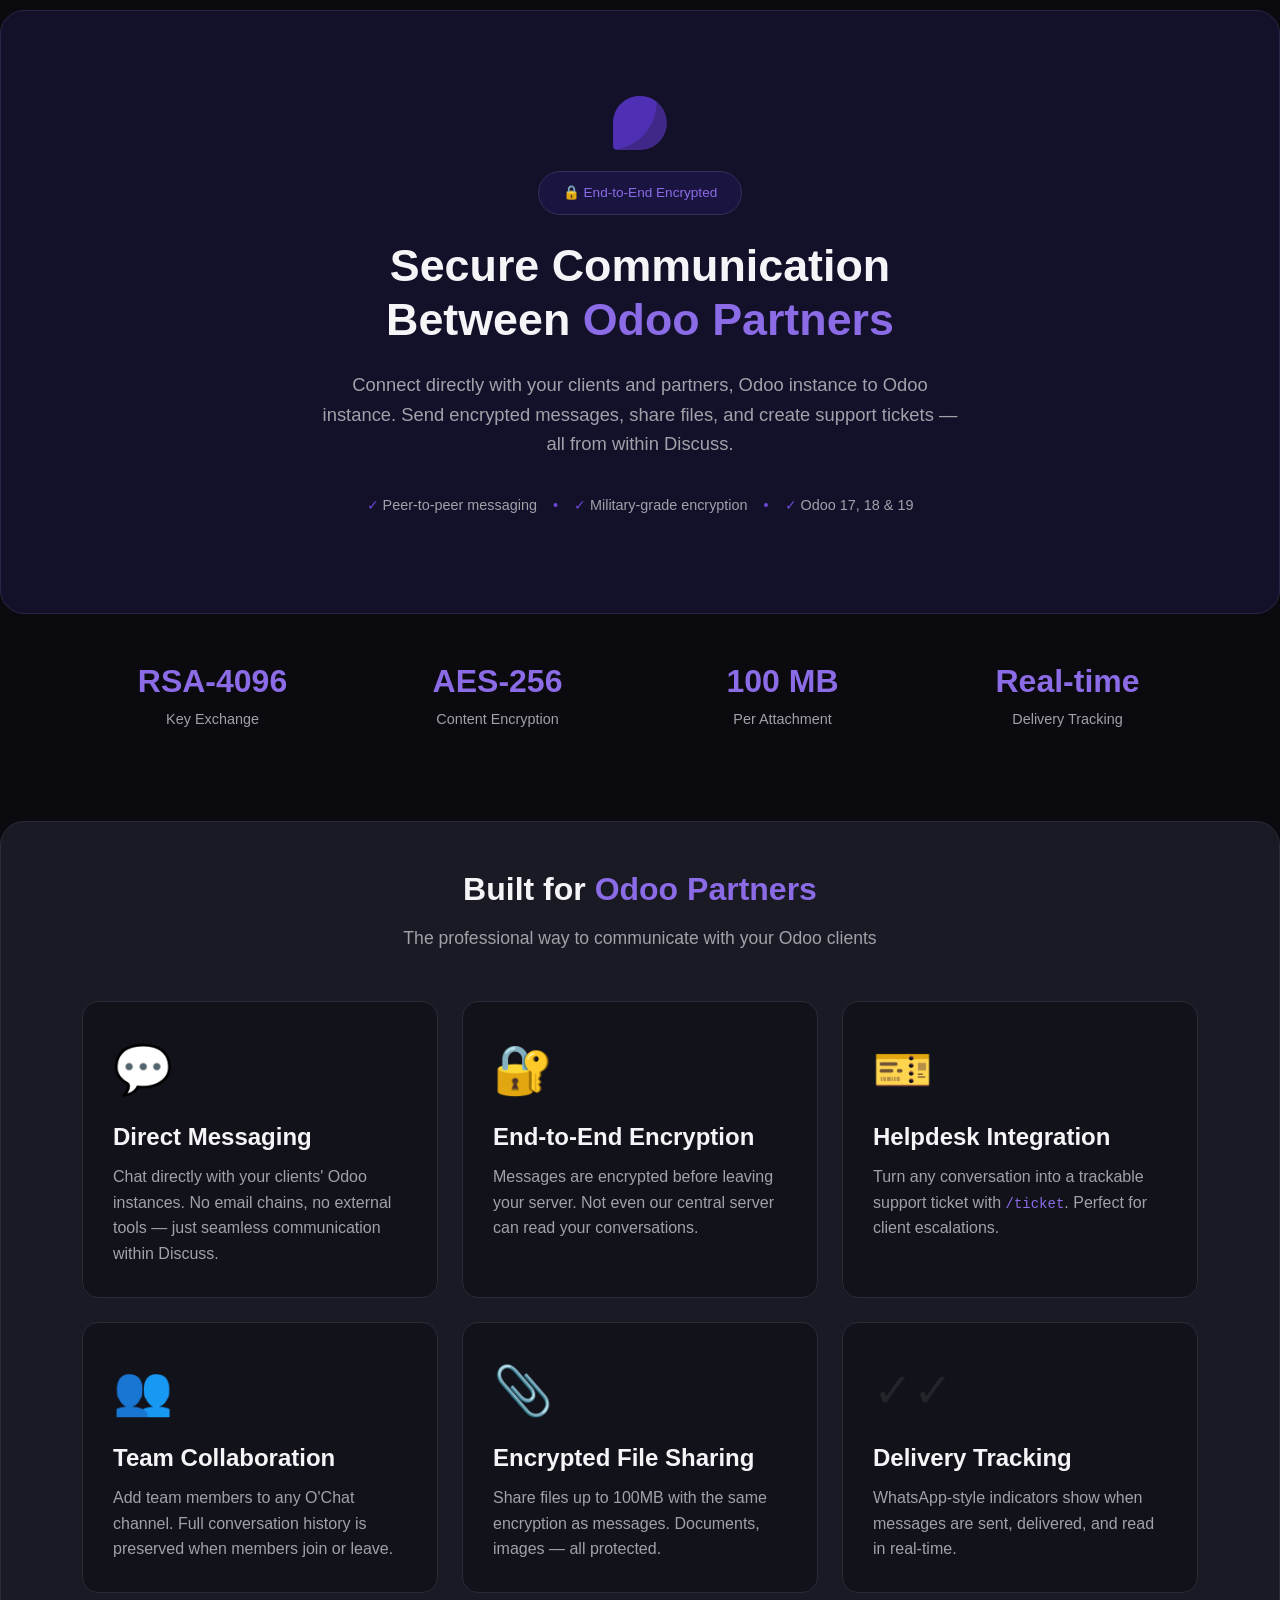
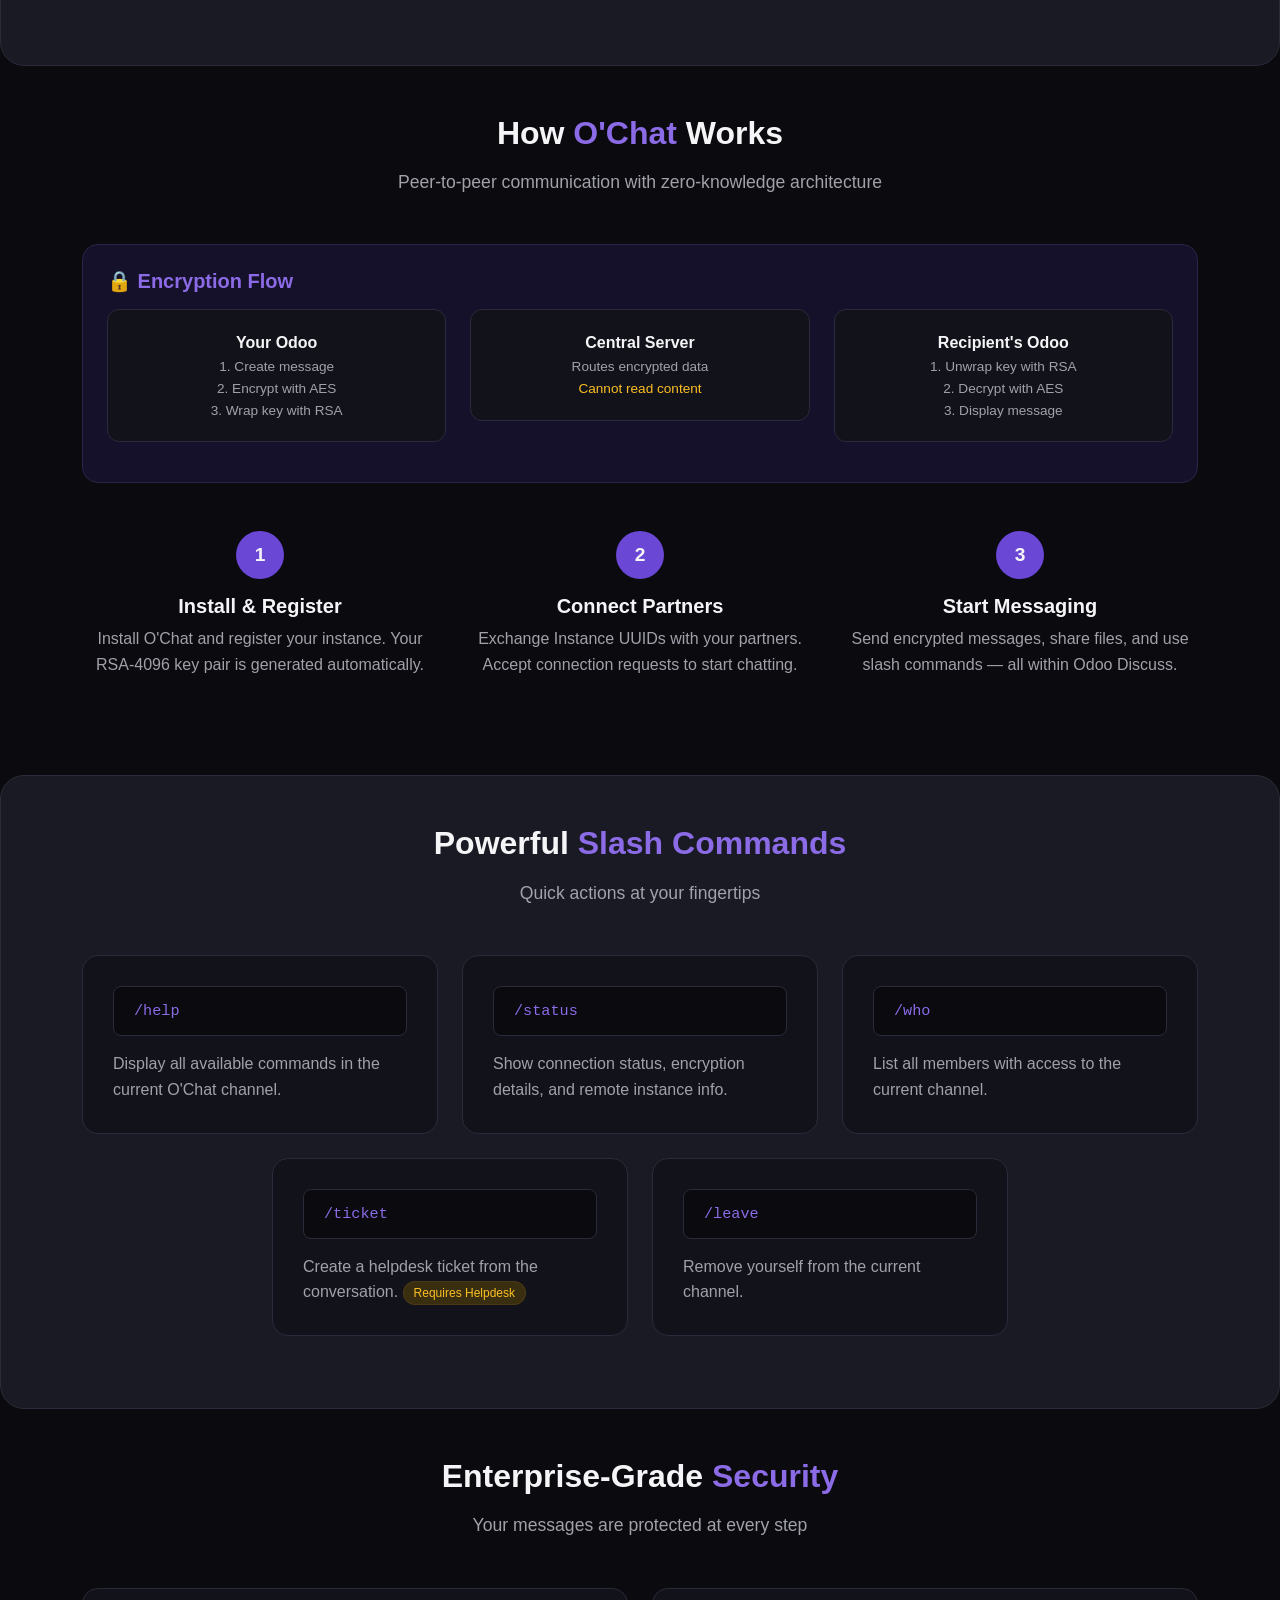
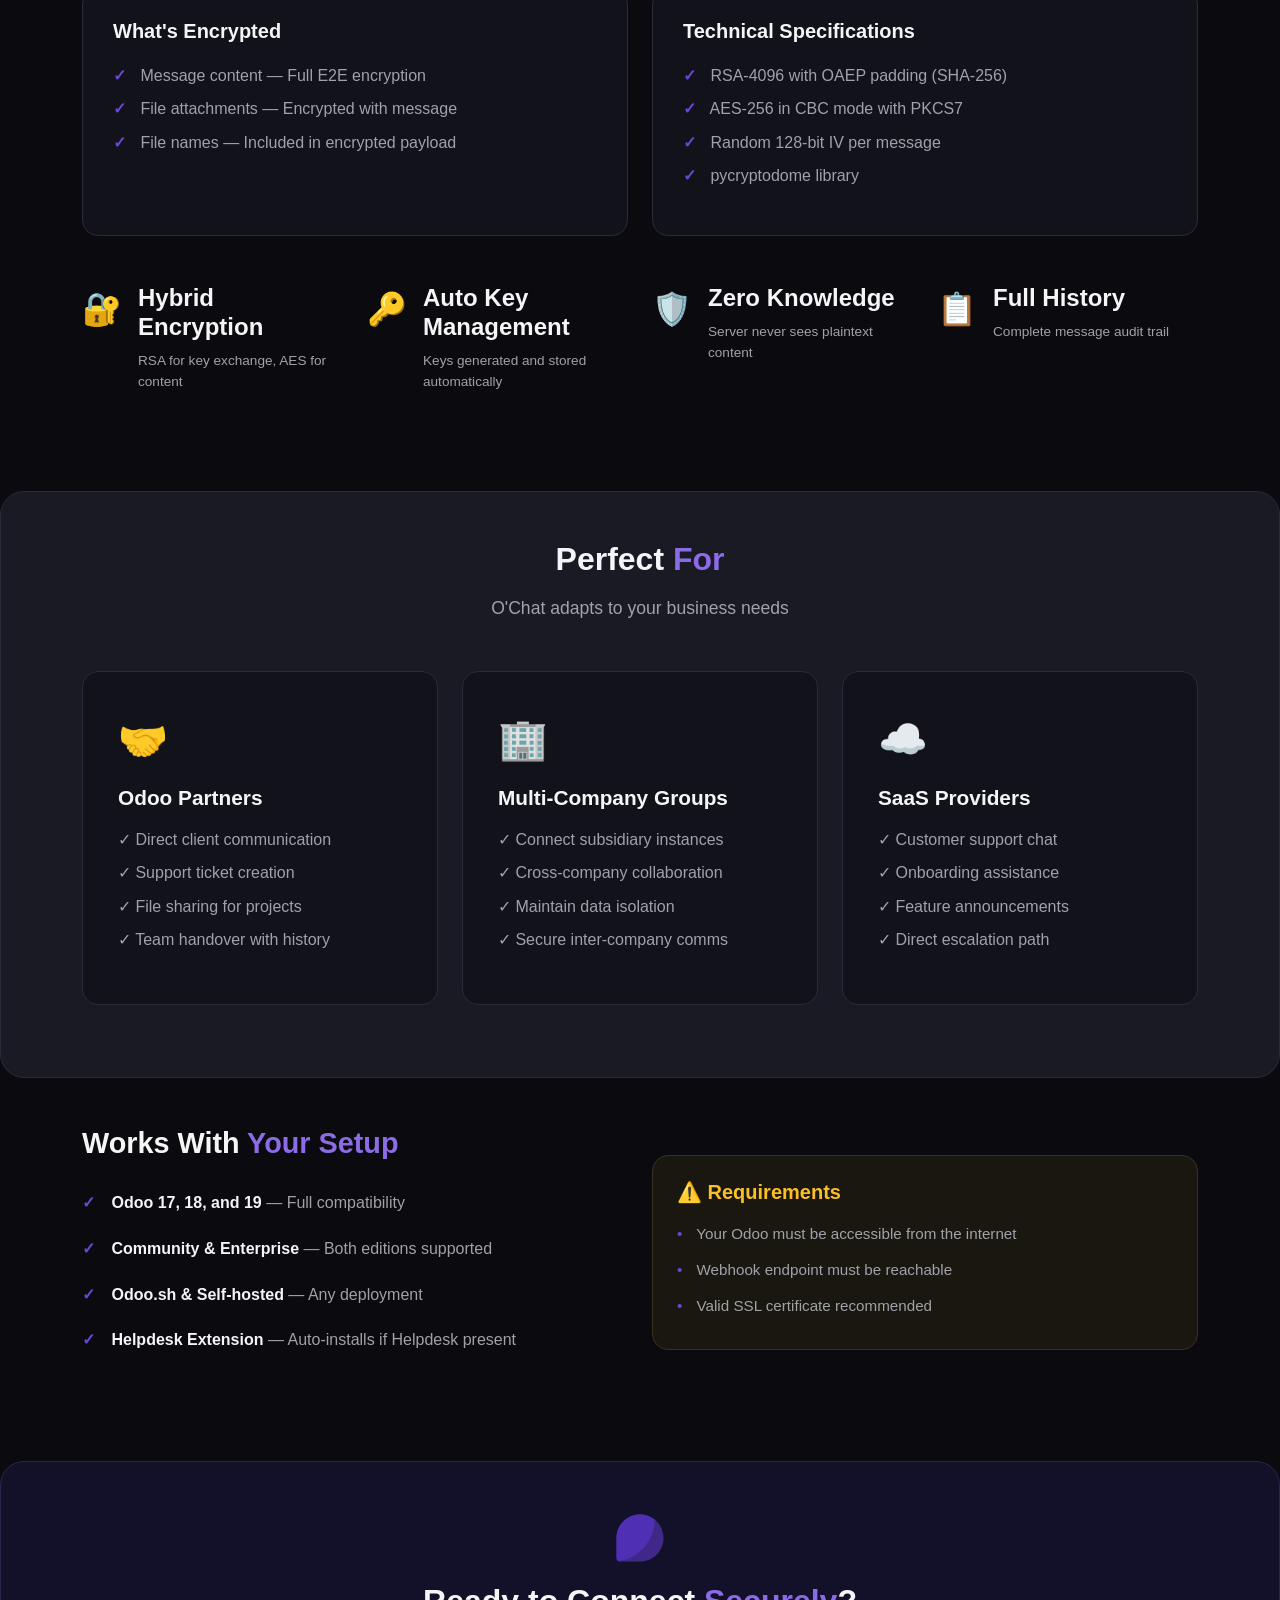
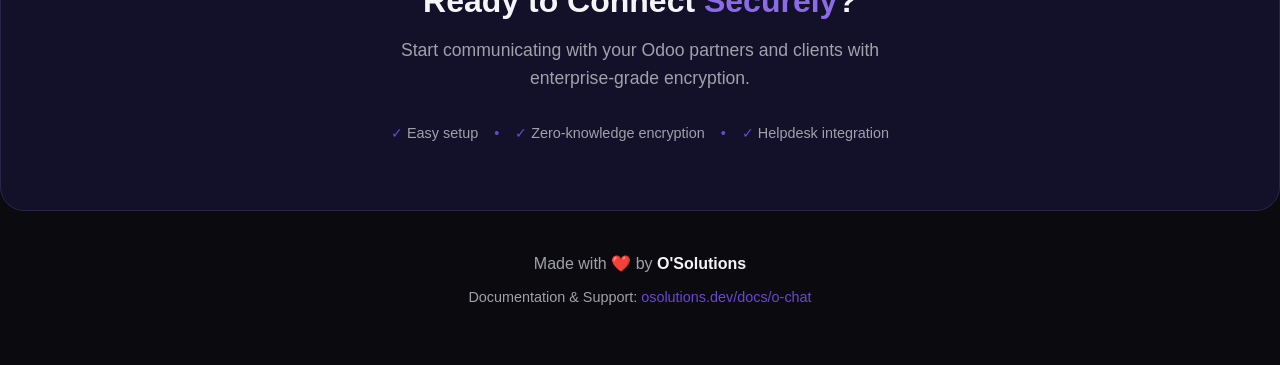
==== commit 08b9c731: "update manifest, thumbnail & license" ====
--- a/ochat_helpdesk/static/description/index.html
+++ b/ochat_helpdesk/static/description/index.html
@@ -18,59 +18,57 @@
 <body>
 
     <!-- Hero Section -->
-    <section class="text-center" style="background: linear-gradient(135deg, rgba(107,71,214,0.15) 0%, rgba(79,47,179,0.05) 100%); border: 1px solid rgba(107,71,214,0.2); padding: 80px 20px; border-radius: 24px; margin-top: 10px;">
-        <div class="container">
-            <div style="display: flex; align-items: center; justify-content: center; gap: 15px; margin-bottom: 24px;">
+    <section class="text-center" style="background-color: #13112a; border: 1px solid #2a2548; padding-top: 80px; padding-bottom: 80px; border-radius: 24px; margin-top: 10px;">
+        <div class="container">
+            <div class="mb-3">
                 <img src="ochat_logo.svg" alt="O'Chat Logo" style="width: 64px; height: 64px;">
             </div>
             <div class="mb-4">
-                <span style="font-size: 0.85rem; padding: 10px 24px; background-color: rgba(107,71,214,0.15); border: 1px solid rgba(107,71,214,0.3); border-radius: 50px; display: inline-block; font-weight: 500; color: #8B6BE6;">
+                <span style="font-size: 0.85rem; padding: 10px 24px; background-color: #1a1540; border: 1px solid #352d5a; border-radius: 50px; display: inline-block; font-weight: 500; color: #8B6BE6;">
                     🔒 End-to-End Encrypted
                 </span>
             </div>
             <h1 class="mb-4" style="font-size: 2.8rem; font-weight: 800; color: #f5f5f7;">
-                Secure Communication<br/>Between <span style="background: linear-gradient(135deg, #8B6BE6 0%, #4F2FB3 100%); -webkit-background-clip: text; -webkit-text-fill-color: transparent; background-clip: text;">Odoo Partners</span>
+                Secure Communication<br/>Between <span style="color: #8B6BE6;">Odoo Partners</span>
             </h1>
-            <p class="mb-4" style="font-size: 1.15rem; max-width: 650px; margin: 0 auto; color: #a1a1aa;">
+            <p class="mb-4" style="font-size: 1.15rem; max-width: 650px; margin-left: auto; margin-right: auto; color: #a1a1aa;">
                 Connect directly with your clients and partners, Odoo instance to Odoo instance.
                 Send encrypted messages, share files, and create support tickets — all from within Discuss.
             </p>
-            <div style="margin-top: 35px;">
-                <p style="font-size: 0.9rem; color: #a1a1aa;">
-                    <span style="color: #6B47D6;">✓</span> Peer-to-peer messaging &nbsp;&nbsp;
-                    <span style="color: #6B47D6;">•</span> &nbsp;&nbsp;
-                    <span style="color: #6B47D6;">✓</span> Military-grade encryption &nbsp;&nbsp;
-                    <span style="color: #6B47D6;">•</span> &nbsp;&nbsp;
-                    <span style="color: #6B47D6;">✓</span> Odoo 17, 18 & 19
-                </p>
-            </div>
+            <p style="font-size: 0.9rem; margin-top: 35px; color: #a1a1aa;">
+                <span style="color: #6B47D6;">✓</span> Peer-to-peer messaging &nbsp;&nbsp;
+                <span style="color: #6B47D6;">•</span> &nbsp;&nbsp;
+                <span style="color: #6B47D6;">✓</span> Military-grade encryption &nbsp;&nbsp;
+                <span style="color: #6B47D6;">•</span> &nbsp;&nbsp;
+                <span style="color: #6B47D6;">✓</span> Odoo 17, 18 & 19
+            </p>
         </div>
     </section>
 
     <!-- Stats Section -->
-    <section class="py-5" style="background-color: #0a0a0f; padding: 60px 20px;">
+    <section class="py-5" style="background-color: #0a0a0f;">
         <div class="container">
             <div class="row text-center">
                 <div class="col-md-3 col-6 mb-3">
-                    <h3 class="mb-2" style="font-size: 2rem; font-weight: 800; background: linear-gradient(135deg, #8B6BE6 0%, #4F2FB3 100%); -webkit-background-clip: text; -webkit-text-fill-color: transparent; background-clip: text;">
+                    <h3 class="mb-2" style="font-size: 2rem; font-weight: 800; color: #8B6BE6;">
                         RSA-4096
                     </h3>
                     <p style="color: #a1a1aa; font-size: 0.9rem;">Key Exchange</p>
                 </div>
                 <div class="col-md-3 col-6 mb-3">
-                    <h3 class="mb-2" style="font-size: 2rem; font-weight: 800; background: linear-gradient(135deg, #8B6BE6 0%, #4F2FB3 100%); -webkit-background-clip: text; -webkit-text-fill-color: transparent; background-clip: text;">
+                    <h3 class="mb-2" style="font-size: 2rem; font-weight: 800; color: #8B6BE6;">
                         AES-256
                     </h3>
                     <p style="color: #a1a1aa; font-size: 0.9rem;">Content Encryption</p>
                 </div>
                 <div class="col-md-3 col-6 mb-3">
-                    <h3 class="mb-2" style="font-size: 2rem; font-weight: 800; background: linear-gradient(135deg, #8B6BE6 0%, #4F2FB3 100%); -webkit-background-clip: text; -webkit-text-fill-color: transparent; background-clip: text;">
+                    <h3 class="mb-2" style="font-size: 2rem; font-weight: 800; color: #8B6BE6;">
                         100 MB
                     </h3>
                     <p style="color: #a1a1aa; font-size: 0.9rem;">Per Attachment</p>
                 </div>
                 <div class="col-md-3 col-6 mb-3">
-                    <h3 class="mb-2" style="font-size: 2rem; font-weight: 800; background: linear-gradient(135deg, #8B6BE6 0%, #4F2FB3 100%); -webkit-background-clip: text; -webkit-text-fill-color: transparent; background-clip: text;">
+                    <h3 class="mb-2" style="font-size: 2rem; font-weight: 800; color: #8B6BE6;">
                         Real-time
                     </h3>
                     <p style="color: #a1a1aa; font-size: 0.9rem;">Delivery Tracking</p>
@@ -83,7 +81,7 @@
     <section class="py-5" style="background-color: #1a1a24; padding-left: 30px; padding-right: 30px; border-radius: 24px; margin-top: 10px; border: 1px solid #2a2a3a;">
         <div class="container">
             <h2 class="text-center mb-3" style="font-size: 2rem; font-weight: 700; color: #f5f5f7;">
-                Built for <span style="background: linear-gradient(135deg, #8B6BE6 0%, #4F2FB3 100%); -webkit-background-clip: text; -webkit-text-fill-color: transparent; background-clip: text;">Odoo Partners</span>
+                Built for <span style="color: #8B6BE6;">Odoo Partners</span>
             </h2>
             <p class="text-center mb-5" style="font-size: 1.1rem; color: #a1a1aa; max-width: 600px; margin-left: auto; margin-right: auto;">
                 The professional way to communicate with your Odoo clients
@@ -91,9 +89,9 @@
 
             <div class="row">
                 <div class="col-lg-4 col-md-6 mb-4">
-                    <div class="card h-100" style="border-radius: 16px; border: 1px solid #2a2a3a; background: #12121a;">
-                        <div class="card-body" style="padding: 30px;">
-                            <div style="width: 56px; height: 56px; border-radius: 14px; background: linear-gradient(135deg, rgba(107,71,214,0.2) 0%, rgba(79,47,179,0.1) 100%); display: flex; align-items: center; justify-content: center; margin-bottom: 20px; font-size: 1.5rem;">💬</div>
+                    <div class="card h-100" style="border-radius: 16px; border: 1px solid #2a2a3a; background-color: #12121a;">
+                        <div class="card-body" style="padding: 30px;">
+                            <div style="font-size: 3rem; margin-bottom: 15px;">💬</div>
                             <h4 style="font-weight: 600; margin-bottom: 12px; color: #f5f5f7;">Direct Messaging</h4>
                             <p style="color: #a1a1aa; margin-bottom: 0;">
                                 Chat directly with your clients' Odoo instances. No email chains, no external tools — just seamless communication within Discuss.
@@ -103,9 +101,9 @@
                 </div>
 
                 <div class="col-lg-4 col-md-6 mb-4">
-                    <div class="card h-100" style="border-radius: 16px; border: 1px solid #2a2a3a; background: #12121a;">
-                        <div class="card-body" style="padding: 30px;">
-                            <div style="width: 56px; height: 56px; border-radius: 14px; background: linear-gradient(135deg, rgba(107,71,214,0.2) 0%, rgba(79,47,179,0.1) 100%); display: flex; align-items: center; justify-content: center; margin-bottom: 20px; font-size: 1.5rem;">🔐</div>
+                    <div class="card h-100" style="border-radius: 16px; border: 1px solid #2a2a3a; background-color: #12121a;">
+                        <div class="card-body" style="padding: 30px;">
+                            <div style="font-size: 3rem; margin-bottom: 15px;">🔐</div>
                             <h4 style="font-weight: 600; margin-bottom: 12px; color: #f5f5f7;">End-to-End Encryption</h4>
                             <p style="color: #a1a1aa; margin-bottom: 0;">
                                 Messages are encrypted before leaving your server. Not even our central server can read your conversations.
@@ -115,9 +113,9 @@
                 </div>
 
                 <div class="col-lg-4 col-md-6 mb-4">
-                    <div class="card h-100" style="border-radius: 16px; border: 1px solid #2a2a3a; background: #12121a;">
-                        <div class="card-body" style="padding: 30px;">
-                            <div style="width: 56px; height: 56px; border-radius: 14px; background: linear-gradient(135deg, rgba(107,71,214,0.2) 0%, rgba(79,47,179,0.1) 100%); display: flex; align-items: center; justify-content: center; margin-bottom: 20px; font-size: 1.5rem;">🎫</div>
+                    <div class="card h-100" style="border-radius: 16px; border: 1px solid #2a2a3a; background-color: #12121a;">
+                        <div class="card-body" style="padding: 30px;">
+                            <div style="font-size: 3rem; margin-bottom: 15px;">🎫</div>
                             <h4 style="font-weight: 600; margin-bottom: 12px; color: #f5f5f7;">Helpdesk Integration</h4>
                             <p style="color: #a1a1aa; margin-bottom: 0;">
                                 Turn any conversation into a trackable support ticket with <code style="color: #8B6BE6;">/ticket</code>. Perfect for client escalations.
@@ -127,9 +125,9 @@
                 </div>
 
                 <div class="col-lg-4 col-md-6 mb-4">
-                    <div class="card h-100" style="border-radius: 16px; border: 1px solid #2a2a3a; background: #12121a;">
-                        <div class="card-body" style="padding: 30px;">
-                            <div style="width: 56px; height: 56px; border-radius: 14px; background: linear-gradient(135deg, rgba(107,71,214,0.2) 0%, rgba(79,47,179,0.1) 100%); display: flex; align-items: center; justify-content: center; margin-bottom: 20px; font-size: 1.5rem;">👥</div>
+                    <div class="card h-100" style="border-radius: 16px; border: 1px solid #2a2a3a; background-color: #12121a;">
+                        <div class="card-body" style="padding: 30px;">
+                            <div style="font-size: 3rem; margin-bottom: 15px;">👥</div>
                             <h4 style="font-weight: 600; margin-bottom: 12px; color: #f5f5f7;">Team Collaboration</h4>
                             <p style="color: #a1a1aa; margin-bottom: 0;">
                                 Add team members to any O'Chat channel. Full conversation history is preserved when members join or leave.
@@ -139,9 +137,9 @@
                 </div>
 
                 <div class="col-lg-4 col-md-6 mb-4">
-                    <div class="card h-100" style="border-radius: 16px; border: 1px solid #2a2a3a; background: #12121a;">
-                        <div class="card-body" style="padding: 30px;">
-                            <div style="width: 56px; height: 56px; border-radius: 14px; background: linear-gradient(135deg, rgba(107,71,214,0.2) 0%, rgba(79,47,179,0.1) 100%); display: flex; align-items: center; justify-content: center; margin-bottom: 20px; font-size: 1.5rem;">📎</div>
+                    <div class="card h-100" style="border-radius: 16px; border: 1px solid #2a2a3a; background-color: #12121a;">
+                        <div class="card-body" style="padding: 30px;">
+                            <div style="font-size: 3rem; margin-bottom: 15px;">📎</div>
                             <h4 style="font-weight: 600; margin-bottom: 12px; color: #f5f5f7;">Encrypted File Sharing</h4>
                             <p style="color: #a1a1aa; margin-bottom: 0;">
                                 Share files up to 100MB with the same encryption as messages. Documents, images — all protected.
@@ -151,9 +149,9 @@
                 </div>
 
                 <div class="col-lg-4 col-md-6 mb-4">
-                    <div class="card h-100" style="border-radius: 16px; border: 1px solid #2a2a3a; background: #12121a;">
-                        <div class="card-body" style="padding: 30px;">
-                            <div style="width: 56px; height: 56px; border-radius: 14px; background: linear-gradient(135deg, rgba(107,71,214,0.2) 0%, rgba(79,47,179,0.1) 100%); display: flex; align-items: center; justify-content: center; margin-bottom: 20px; font-size: 1.5rem;">✓✓</div>
+                    <div class="card h-100" style="border-radius: 16px; border: 1px solid #2a2a3a; background-color: #12121a;">
+                        <div class="card-body" style="padding: 30px;">
+                            <div style="font-size: 3rem; margin-bottom: 15px;">✓✓</div>
                             <h4 style="font-weight: 600; margin-bottom: 12px; color: #f5f5f7;">Delivery Tracking</h4>
                             <p style="color: #a1a1aa; margin-bottom: 0;">
                                 WhatsApp-style indicators show when messages are sent, delivered, and read in real-time.
@@ -166,10 +164,10 @@
     </section>
 
     <!-- How It Works Section -->
-    <section class="py-5" style="background-color: #0a0a0f; padding: 60px 20px;">
+    <section class="py-5" style="background-color: #0a0a0f;">
         <div class="container">
             <h2 class="text-center mb-3" style="font-size: 2rem; font-weight: 700; color: #f5f5f7;">
-                How <span style="background: linear-gradient(135deg, #8B6BE6 0%, #4F2FB3 100%); -webkit-background-clip: text; -webkit-text-fill-color: transparent; background-clip: text;">O'Chat</span> Works
+                How <span style="color: #8B6BE6;">O'Chat</span> Works
             </h2>
             <p class="text-center mb-5" style="font-size: 1.1rem; color: #a1a1aa; max-width: 600px; margin-left: auto; margin-right: auto;">
                 Peer-to-peer communication with zero-knowledge architecture
@@ -177,33 +175,37 @@
 
             <div class="row mb-5">
                 <div class="col-12">
-                    <div style="background: linear-gradient(135deg, rgba(107,71,214,0.1) 0%, rgba(79,47,179,0.05) 100%); border: 1px solid rgba(107,71,214,0.2); border-radius: 16px; padding: 24px;">
+                    <div style="background-color: #15112a; border: 1px solid #2a2548; border-radius: 16px; padding: 24px;">
                         <h5 style="color: #8B6BE6; font-weight: 600;" class="mb-3">🔒 Encryption Flow</h5>
-                        <div style="display: flex; flex-wrap: wrap; align-items: center; justify-content: center; gap: 15px;">
-                            <div style="background: #12121a; border: 1px solid #2a2a3a; border-radius: 12px; padding: 20px; text-align: center; flex: 1; min-width: 180px;">
-                                <strong style="color: #f5f5f7;">Your Odoo</strong>
-                                <p class="mb-0" style="color: #a1a1aa; font-size: 0.85rem;">
-                                    1. Create message<br>
-                                    2. Encrypt with AES<br>
-                                    3. Wrap key with RSA
-                                </p>
+                        <div class="row text-center">
+                            <div class="col-md-4 mb-3">
+                                <div style="background-color: #12121a; border: 1px solid #2a2a3a; border-radius: 12px; padding: 20px;">
+                                    <strong style="color: #f5f5f7;">Your Odoo</strong>
+                                    <p class="mb-0" style="color: #a1a1aa; font-size: 0.85rem;">
+                                        1. Create message<br>
+                                        2. Encrypt with AES<br>
+                                        3. Wrap key with RSA
+                                    </p>
+                                </div>
                             </div>
-                            <div style="color: #6B47D6; font-size: 1.5rem; font-weight: bold;">→</div>
-                            <div style="background: #12121a; border: 1px solid #2a2a3a; border-radius: 12px; padding: 20px; text-align: center; flex: 1; min-width: 180px;">
-                                <strong style="color: #f5f5f7;">Central Server</strong>
-                                <p class="mb-0" style="color: #a1a1aa; font-size: 0.85rem;">
-                                    Routes encrypted data<br>
-                                    <span style="color: #fbbf24;">Cannot read content</span>
-                                </p>
+                            <div class="col-md-4 mb-3">
+                                <div style="background-color: #12121a; border: 1px solid #2a2a3a; border-radius: 12px; padding: 20px;">
+                                    <strong style="color: #f5f5f7;">Central Server</strong>
+                                    <p class="mb-0" style="color: #a1a1aa; font-size: 0.85rem;">
+                                        Routes encrypted data<br>
+                                        <span style="color: #fbbf24;">Cannot read content</span>
+                                    </p>
+                                </div>
                             </div>
-                            <div style="color: #6B47D6; font-size: 1.5rem; font-weight: bold;">→</div>
-                            <div style="background: #12121a; border: 1px solid #2a2a3a; border-radius: 12px; padding: 20px; text-align: center; flex: 1; min-width: 180px;">
-                                <strong style="color: #f5f5f7;">Recipient's Odoo</strong>
-                                <p class="mb-0" style="color: #a1a1aa; font-size: 0.85rem;">
-                                    1. Unwrap key with RSA<br>
-                                    2. Decrypt with AES<br>
-                                    3. Display message
-                                </p>
+                            <div class="col-md-4 mb-3">
+                                <div style="background-color: #12121a; border: 1px solid #2a2a3a; border-radius: 12px; padding: 20px;">
+                                    <strong style="color: #f5f5f7;">Recipient's Odoo</strong>
+                                    <p class="mb-0" style="color: #a1a1aa; font-size: 0.85rem;">
+                                        1. Unwrap key with RSA<br>
+                                        2. Decrypt with AES<br>
+                                        3. Display message
+                                    </p>
+                                </div>
                             </div>
                         </div>
                     </div>
@@ -212,21 +214,21 @@
 
             <div class="row text-center">
                 <div class="col-md-4 mb-4">
-                    <div style="width: 48px; height: 48px; border-radius: 50%; background: linear-gradient(135deg, #6B47D6 0%, #4F2FB3 100%); display: flex; align-items: center; justify-content: center; font-weight: 700; font-size: 1.2rem; margin: 0 auto 15px; color: #f5f5f7;">1</div>
+                    <div style="width: 48px; height: 48px; border-radius: 50%; background-color: #6B47D6; text-align: center; line-height: 48px; font-weight: 700; font-size: 1.2rem; margin-left: auto; margin-right: auto; margin-bottom: 15px; color: #f5f5f7;">1</div>
                     <h5 style="font-weight: 600; color: #f5f5f7;">Install & Register</h5>
                     <p style="color: #a1a1aa;">
                         Install O'Chat and register your instance. Your RSA-4096 key pair is generated automatically.
                     </p>
                 </div>
                 <div class="col-md-4 mb-4">
-                    <div style="width: 48px; height: 48px; border-radius: 50%; background: linear-gradient(135deg, #6B47D6 0%, #4F2FB3 100%); display: flex; align-items: center; justify-content: center; font-weight: 700; font-size: 1.2rem; margin: 0 auto 15px; color: #f5f5f7;">2</div>
+                    <div style="width: 48px; height: 48px; border-radius: 50%; background-color: #6B47D6; text-align: center; line-height: 48px; font-weight: 700; font-size: 1.2rem; margin-left: auto; margin-right: auto; margin-bottom: 15px; color: #f5f5f7;">2</div>
                     <h5 style="font-weight: 600; color: #f5f5f7;">Connect Partners</h5>
                     <p style="color: #a1a1aa;">
                         Exchange Instance UUIDs with your partners. Accept connection requests to start chatting.
                     </p>
                 </div>
                 <div class="col-md-4 mb-4">
-                    <div style="width: 48px; height: 48px; border-radius: 50%; background: linear-gradient(135deg, #6B47D6 0%, #4F2FB3 100%); display: flex; align-items: center; justify-content: center; font-weight: 700; font-size: 1.2rem; margin: 0 auto 15px; color: #f5f5f7;">3</div>
+                    <div style="width: 48px; height: 48px; border-radius: 50%; background-color: #6B47D6; text-align: center; line-height: 48px; font-weight: 700; font-size: 1.2rem; margin-left: auto; margin-right: auto; margin-bottom: 15px; color: #f5f5f7;">3</div>
                     <h5 style="font-weight: 600; color: #f5f5f7;">Start Messaging</h5>
                     <p style="color: #a1a1aa;">
                         Send encrypted messages, share files, and use slash commands — all within Odoo Discuss.
@@ -240,7 +242,7 @@
     <section class="py-5" style="background-color: #1a1a24; padding-left: 30px; padding-right: 30px; border-radius: 24px; margin-top: 10px; border: 1px solid #2a2a3a;">
         <div class="container">
             <h2 class="text-center mb-3" style="font-size: 2rem; font-weight: 700; color: #f5f5f7;">
-                Powerful <span style="background: linear-gradient(135deg, #8B6BE6 0%, #4F2FB3 100%); -webkit-background-clip: text; -webkit-text-fill-color: transparent; background-clip: text;">Slash Commands</span>
+                Powerful <span style="color: #8B6BE6;">Slash Commands</span>
             </h2>
             <p class="text-center mb-5" style="font-size: 1.1rem; color: #a1a1aa; max-width: 600px; margin-left: auto; margin-right: auto;">
                 Quick actions at your fingertips
@@ -248,9 +250,9 @@
 
             <div class="row justify-content-center">
                 <div class="col-md-6 col-lg-4 mb-4">
-                    <div class="card h-100" style="border-radius: 16px; border: 1px solid #2a2a3a; background: #12121a;">
-                        <div class="card-body" style="padding: 30px;">
-                            <div style="background: #0a0a0f; border: 1px solid #2a2a3a; border-radius: 8px; padding: 12px 20px; font-family: 'Monaco', 'Menlo', 'Consolas', monospace; font-size: 0.95rem; color: #8B6BE6; margin-bottom: 15px;">/help</div>
+                    <div class="card h-100" style="border-radius: 16px; border: 1px solid #2a2a3a; background-color: #12121a;">
+                        <div class="card-body" style="padding: 30px;">
+                            <div style="background-color: #0a0a0f; border: 1px solid #2a2a3a; border-radius: 8px; padding: 12px 20px; font-family: monospace; font-size: 0.95rem; color: #8B6BE6; margin-bottom: 15px;">/help</div>
                             <p style="color: #a1a1aa; margin-bottom: 0;">
                                 Display all available commands in the current O'Chat channel.
                             </p>
@@ -259,9 +261,9 @@
                 </div>
 
                 <div class="col-md-6 col-lg-4 mb-4">
-                    <div class="card h-100" style="border-radius: 16px; border: 1px solid #2a2a3a; background: #12121a;">
-                        <div class="card-body" style="padding: 30px;">
-                            <div style="background: #0a0a0f; border: 1px solid #2a2a3a; border-radius: 8px; padding: 12px 20px; font-family: 'Monaco', 'Menlo', 'Consolas', monospace; font-size: 0.95rem; color: #8B6BE6; margin-bottom: 15px;">/status</div>
+                    <div class="card h-100" style="border-radius: 16px; border: 1px solid #2a2a3a; background-color: #12121a;">
+                        <div class="card-body" style="padding: 30px;">
+                            <div style="background-color: #0a0a0f; border: 1px solid #2a2a3a; border-radius: 8px; padding: 12px 20px; font-family: monospace; font-size: 0.95rem; color: #8B6BE6; margin-bottom: 15px;">/status</div>
                             <p style="color: #a1a1aa; margin-bottom: 0;">
                                 Show connection status, encryption details, and remote instance info.
                             </p>
@@ -270,9 +272,9 @@
                 </div>
 
                 <div class="col-md-6 col-lg-4 mb-4">
-                    <div class="card h-100" style="border-radius: 16px; border: 1px solid #2a2a3a; background: #12121a;">
-                        <div class="card-body" style="padding: 30px;">
-                            <div style="background: #0a0a0f; border: 1px solid #2a2a3a; border-radius: 8px; padding: 12px 20px; font-family: 'Monaco', 'Menlo', 'Consolas', monospace; font-size: 0.95rem; color: #8B6BE6; margin-bottom: 15px;">/who</div>
+                    <div class="card h-100" style="border-radius: 16px; border: 1px solid #2a2a3a; background-color: #12121a;">
+                        <div class="card-body" style="padding: 30px;">
+                            <div style="background-color: #0a0a0f; border: 1px solid #2a2a3a; border-radius: 8px; padding: 12px 20px; font-family: monospace; font-size: 0.95rem; color: #8B6BE6; margin-bottom: 15px;">/who</div>
                             <p style="color: #a1a1aa; margin-bottom: 0;">
                                 List all members with access to the current channel.
                             </p>
@@ -281,21 +283,21 @@
                 </div>
 
                 <div class="col-md-6 col-lg-4 mb-4">
-                    <div class="card h-100" style="border-radius: 16px; border: 1px solid #2a2a3a; background: #12121a;">
-                        <div class="card-body" style="padding: 30px;">
-                            <div style="background: #0a0a0f; border: 1px solid #2a2a3a; border-radius: 8px; padding: 12px 20px; font-family: 'Monaco', 'Menlo', 'Consolas', monospace; font-size: 0.95rem; color: #8B6BE6; margin-bottom: 15px;">/ticket</div>
+                    <div class="card h-100" style="border-radius: 16px; border: 1px solid #2a2a3a; background-color: #12121a;">
+                        <div class="card-body" style="padding: 30px;">
+                            <div style="background-color: #0a0a0f; border: 1px solid #2a2a3a; border-radius: 8px; padding: 12px 20px; font-family: monospace; font-size: 0.95rem; color: #8B6BE6; margin-bottom: 15px;">/ticket</div>
                             <p style="color: #a1a1aa; margin-bottom: 0;">
                                 Create a helpdesk ticket from the conversation.
-                                <span style="background: rgba(245, 158, 11, 0.2); color: #fbbf24; border: 1px solid rgba(245, 158, 11, 0.3); font-size: 0.75rem; padding: 4px 10px; border-radius: 20px; margin-left: 4px;">Requires Helpdesk</span>
+                                <span style="background-color: #3a2e10; color: #fbbf24; border: 1px solid #4a3a15; font-size: 0.75rem; padding: 4px 10px; border-radius: 20px;">Requires Helpdesk</span>
                             </p>
                         </div>
                     </div>
                 </div>
 
                 <div class="col-md-6 col-lg-4 mb-4">
-                    <div class="card h-100" style="border-radius: 16px; border: 1px solid #2a2a3a; background: #12121a;">
-                        <div class="card-body" style="padding: 30px;">
-                            <div style="background: #0a0a0f; border: 1px solid #2a2a3a; border-radius: 8px; padding: 12px 20px; font-family: 'Monaco', 'Menlo', 'Consolas', monospace; font-size: 0.95rem; color: #8B6BE6; margin-bottom: 15px;">/leave</div>
+                    <div class="card h-100" style="border-radius: 16px; border: 1px solid #2a2a3a; background-color: #12121a;">
+                        <div class="card-body" style="padding: 30px;">
+                            <div style="background-color: #0a0a0f; border: 1px solid #2a2a3a; border-radius: 8px; padding: 12px 20px; font-family: monospace; font-size: 0.95rem; color: #8B6BE6; margin-bottom: 15px;">/leave</div>
                             <p style="color: #a1a1aa; margin-bottom: 0;">
                                 Remove yourself from the current channel.
                             </p>
@@ -307,10 +309,10 @@
     </section>
 
     <!-- Security Section -->
-    <section class="py-5" style="background-color: #0a0a0f; padding: 60px 20px;">
+    <section class="py-5" style="background-color: #0a0a0f;">
         <div class="container">
             <h2 class="text-center mb-3" style="font-size: 2rem; font-weight: 700; color: #f5f5f7;">
-                Enterprise-Grade <span style="background: linear-gradient(135deg, #8B6BE6 0%, #4F2FB3 100%); -webkit-background-clip: text; -webkit-text-fill-color: transparent; background-clip: text;">Security</span>
+                Enterprise-Grade <span style="color: #8B6BE6;">Security</span>
             </h2>
             <p class="text-center mb-5" style="font-size: 1.1rem; color: #a1a1aa; max-width: 600px; margin-left: auto; margin-right: auto;">
                 Your messages are protected at every step
@@ -318,7 +320,7 @@
 
             <div class="row mb-4">
                 <div class="col-md-6 mb-4">
-                    <div class="card h-100" style="border-radius: 16px; border: 1px solid #2a2a3a; background: #12121a;">
+                    <div class="card h-100" style="border-radius: 16px; border: 1px solid #2a2a3a; background-color: #12121a;">
                         <div class="card-body" style="padding: 30px;">
                             <h5 style="font-weight: 600; margin-bottom: 20px; color: #f5f5f7;">What's Encrypted</h5>
                             <ul class="list-unstyled">
@@ -330,7 +332,7 @@
                     </div>
                 </div>
                 <div class="col-md-6 mb-4">
-                    <div class="card h-100" style="border-radius: 16px; border: 1px solid #2a2a3a; background: #12121a;">
+                    <div class="card h-100" style="border-radius: 16px; border: 1px solid #2a2a3a; background-color: #12121a;">
                         <div class="card-body" style="padding: 30px;">
                             <h5 style="font-weight: 600; margin-bottom: 20px; color: #f5f5f7;">Technical Specifications</h5>
                             <ul class="list-unstyled">
@@ -389,7 +391,7 @@
     <section class="py-5" style="background-color: #1a1a24; padding-left: 30px; padding-right: 30px; border-radius: 24px; margin-top: 10px; border: 1px solid #2a2a3a;">
         <div class="container">
             <h2 class="text-center mb-3" style="font-size: 2rem; font-weight: 700; color: #f5f5f7;">
-                Perfect <span style="background: linear-gradient(135deg, #8B6BE6 0%, #4F2FB3 100%); -webkit-background-clip: text; -webkit-text-fill-color: transparent; background-clip: text;">For</span>
+                Perfect <span style="color: #8B6BE6;">For</span>
             </h2>
             <p class="text-center mb-5" style="font-size: 1.1rem; color: #a1a1aa; max-width: 600px; margin-left: auto; margin-right: auto;">
                 O'Chat adapts to your business needs
@@ -397,51 +399,51 @@
 
             <div class="row">
                 <div class="col-md-4 col-sm-6 mb-4">
-                    <div class="card h-100" style="border-radius: 16px; border: 1px solid #2a2a3a; background: #12121a;">
+                    <div class="card h-100" style="border-radius: 16px; border: 1px solid #2a2a3a; background-color: #12121a;">
                         <div class="card-body" style="padding: 35px;">
                             <div style="font-size: 2.5rem; margin-bottom: 15px;">🤝</div>
                             <h4 class="mb-3" style="font-size: 1.3rem; font-weight: 600; color: #f5f5f7;">
                                 Odoo Partners
                             </h4>
                             <ul class="list-unstyled">
-                                <li class="mb-2" style="color: #a1a1aa;"><span style="color: #6B47D6; margin-right: 10px;">•</span> Direct client communication</li>
-                                <li class="mb-2" style="color: #a1a1aa;"><span style="color: #6B47D6; margin-right: 10px;">•</span> Support ticket creation</li>
-                                <li class="mb-2" style="color: #a1a1aa;"><span style="color: #6B47D6; margin-right: 10px;">•</span> File sharing for projects</li>
-                                <li class="mb-2" style="color: #a1a1aa;"><span style="color: #6B47D6; margin-right: 10px;">•</span> Team handover with history</li>
+                                <li class="mb-2" style="color: #a1a1aa;">✓ Direct client communication</li>
+                                <li class="mb-2" style="color: #a1a1aa;">✓ Support ticket creation</li>
+                                <li class="mb-2" style="color: #a1a1aa;">✓ File sharing for projects</li>
+                                <li class="mb-2" style="color: #a1a1aa;">✓ Team handover with history</li>
                             </ul>
                         </div>
                     </div>
                 </div>
 
                 <div class="col-md-4 col-sm-6 mb-4">
-                    <div class="card h-100" style="border-radius: 16px; border: 1px solid #2a2a3a; background: #12121a;">
+                    <div class="card h-100" style="border-radius: 16px; border: 1px solid #2a2a3a; background-color: #12121a;">
                         <div class="card-body" style="padding: 35px;">
                             <div style="font-size: 2.5rem; margin-bottom: 15px;">🏢</div>
                             <h4 class="mb-3" style="font-size: 1.3rem; font-weight: 600; color: #f5f5f7;">
                                 Multi-Company Groups
                             </h4>
                             <ul class="list-unstyled">
-                                <li class="mb-2" style="color: #a1a1aa;"><span style="color: #6B47D6; margin-right: 10px;">•</span> Connect subsidiary instances</li>
-                                <li class="mb-2" style="color: #a1a1aa;"><span style="color: #6B47D6; margin-right: 10px;">•</span> Cross-company collaboration</li>
-                                <li class="mb-2" style="color: #a1a1aa;"><span style="color: #6B47D6; margin-right: 10px;">•</span> Maintain data isolation</li>
-                                <li class="mb-2" style="color: #a1a1aa;"><span style="color: #6B47D6; margin-right: 10px;">•</span> Secure inter-company comms</li>
+                                <li class="mb-2" style="color: #a1a1aa;">✓ Connect subsidiary instances</li>
+                                <li class="mb-2" style="color: #a1a1aa;">✓ Cross-company collaboration</li>
+                                <li class="mb-2" style="color: #a1a1aa;">✓ Maintain data isolation</li>
+                                <li class="mb-2" style="color: #a1a1aa;">✓ Secure inter-company comms</li>
                             </ul>
                         </div>
                     </div>
                 </div>
 
                 <div class="col-md-4 col-sm-6 mb-4">
-                    <div class="card h-100" style="border-radius: 16px; border: 1px solid #2a2a3a; background: #12121a;">
+                    <div class="card h-100" style="border-radius: 16px; border: 1px solid #2a2a3a; background-color: #12121a;">
                         <div class="card-body" style="padding: 35px;">
                             <div style="font-size: 2.5rem; margin-bottom: 15px;">☁️</div>
                             <h4 class="mb-3" style="font-size: 1.3rem; font-weight: 600; color: #f5f5f7;">
                                 SaaS Providers
                             </h4>
                             <ul class="list-unstyled">
-                                <li class="mb-2" style="color: #a1a1aa;"><span style="color: #6B47D6; margin-right: 10px;">•</span> Customer support chat</li>
-                                <li class="mb-2" style="color: #a1a1aa;"><span style="color: #6B47D6; margin-right: 10px;">•</span> Onboarding assistance</li>
-                                <li class="mb-2" style="color: #a1a1aa;"><span style="color: #6B47D6; margin-right: 10px;">•</span> Feature announcements</li>
-                                <li class="mb-2" style="color: #a1a1aa;"><span style="color: #6B47D6; margin-right: 10px;">•</span> Direct escalation path</li>
+                                <li class="mb-2" style="color: #a1a1aa;">✓ Customer support chat</li>
+                                <li class="mb-2" style="color: #a1a1aa;">✓ Onboarding assistance</li>
+                                <li class="mb-2" style="color: #a1a1aa;">✓ Feature announcements</li>
+                                <li class="mb-2" style="color: #a1a1aa;">✓ Direct escalation path</li>
                             </ul>
                         </div>
                     </div>
@@ -451,12 +453,12 @@
     </section>
 
     <!-- Compatibility Section -->
-    <section class="py-5" style="background-color: #0a0a0f; padding: 60px 20px;">
+    <section class="py-5" style="background-color: #0a0a0f;">
         <div class="container">
             <div class="row align-items-center">
                 <div class="col-md-6 mb-4">
                     <h2 style="font-size: 1.8rem; font-weight: 700; margin-bottom: 20px; color: #f5f5f7;">
-                        Works With <span style="background: linear-gradient(135deg, #8B6BE6 0%, #4F2FB3 100%); -webkit-background-clip: text; -webkit-text-fill-color: transparent; background-clip: text;">Your Setup</span>
+                        Works With <span style="color: #8B6BE6;">Your Setup</span>
                     </h2>
                     <ul class="list-unstyled">
                         <li style="padding: 10px 0; color: #a1a1aa;"><span style="color: #6B47D6; font-weight: bold; margin-right: 12px;">✓</span> <strong style="color: #f5f5f7;">Odoo 17, 18, and 19</strong> — Full compatibility</li>
@@ -466,7 +468,7 @@
                     </ul>
                 </div>
                 <div class="col-md-6 mb-4">
-                    <div style="background: rgba(245, 158, 11, 0.1); border: 1px solid rgba(245, 158, 11, 0.2); border-radius: 16px; padding: 24px;">
+                    <div style="background-color: #1a1710; border: 1px solid #3a3020; border-radius: 16px; padding: 24px;">
                         <h5 style="color: #fbbf24; font-weight: 600; margin-bottom: 12px;">⚠️ Requirements</h5>
                         <ul class="list-unstyled" style="margin: 0;">
                             <li style="padding: 6px 0; color: #a1a1aa; font-size: 0.95rem;"><span style="color: #6B47D6; margin-right: 10px;">•</span> Your Odoo must be accessible from the internet</li>
@@ -480,15 +482,15 @@
     </section>
 
     <!-- CTA Section -->
-    <section class="py-5 text-center" style="background: linear-gradient(135deg, rgba(107,71,214,0.2) 0%, rgba(79,47,179,0.1) 100%); border: 1px solid rgba(107,71,214,0.3); border-radius: 24px; margin-top: 10px; padding: 60px 20px;">
-        <div class="container">
-            <div style="display: flex; align-items: center; justify-content: center; gap: 15px; margin-bottom: 24px;">
+    <section class="py-5 text-center" style="background-color: #13112a; border: 1px solid #2a2548; border-radius: 24px; margin-top: 10px;">
+        <div class="container">
+            <div class="mb-3">
                 <img src="ochat_logo.svg" alt="O'Chat" style="width: 56px; height: 56px;">
             </div>
             <h2 class="mb-3" style="font-size: 2rem; font-weight: 700; color: #f5f5f7;">
-                Ready to Connect <span style="background: linear-gradient(135deg, #8B6BE6 0%, #4F2FB3 100%); -webkit-background-clip: text; -webkit-text-fill-color: transparent; background-clip: text;">Securely</span>?
+                Ready to Connect <span style="color: #8B6BE6;">Securely</span>?
             </h2>
-            <p class="mb-4" style="font-size: 1.1rem; color: #a1a1aa; max-width: 500px; margin: 0 auto;">
+            <p class="mb-4" style="font-size: 1.1rem; color: #a1a1aa; max-width: 500px; margin-left: auto; margin-right: auto;">
                 Start communicating with your Odoo partners and clients with enterprise-grade encryption.
             </p>
             <p style="font-size: 0.9rem; margin-top: 30px; color: #a1a1aa;">
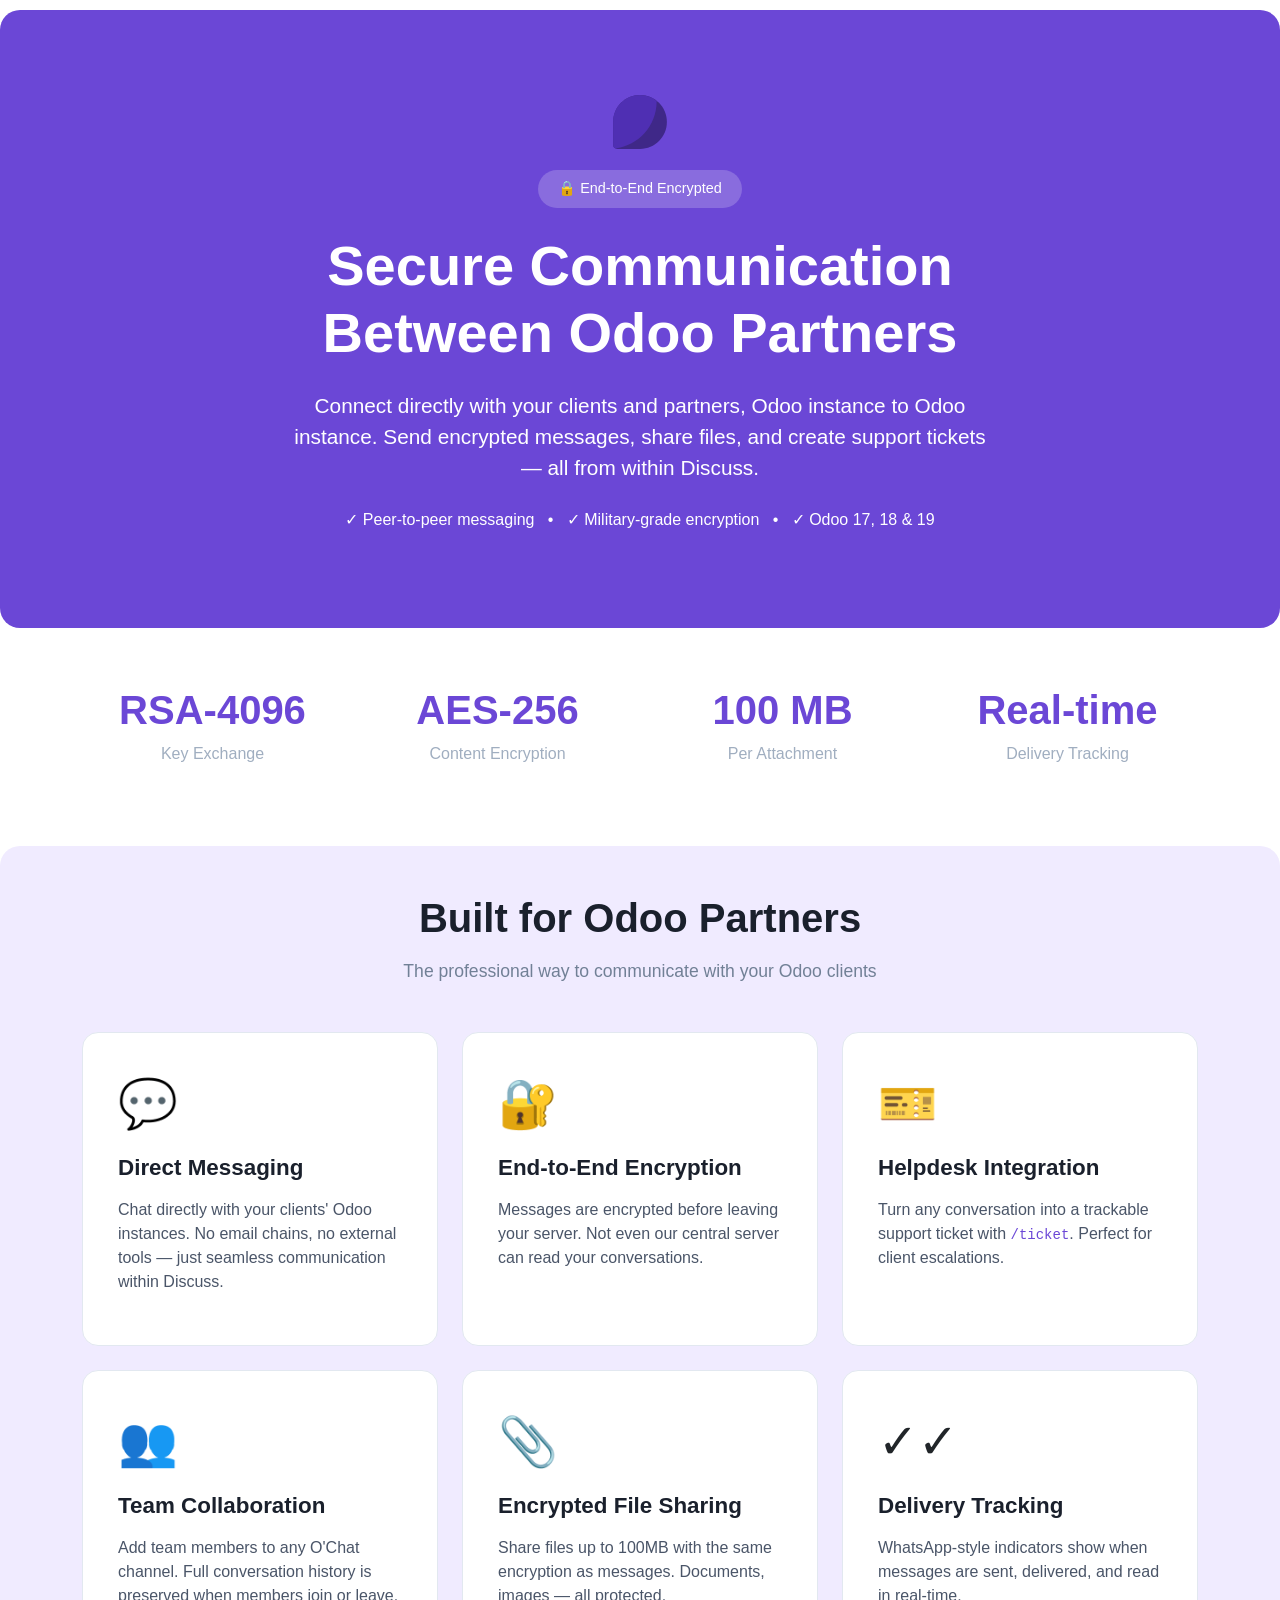
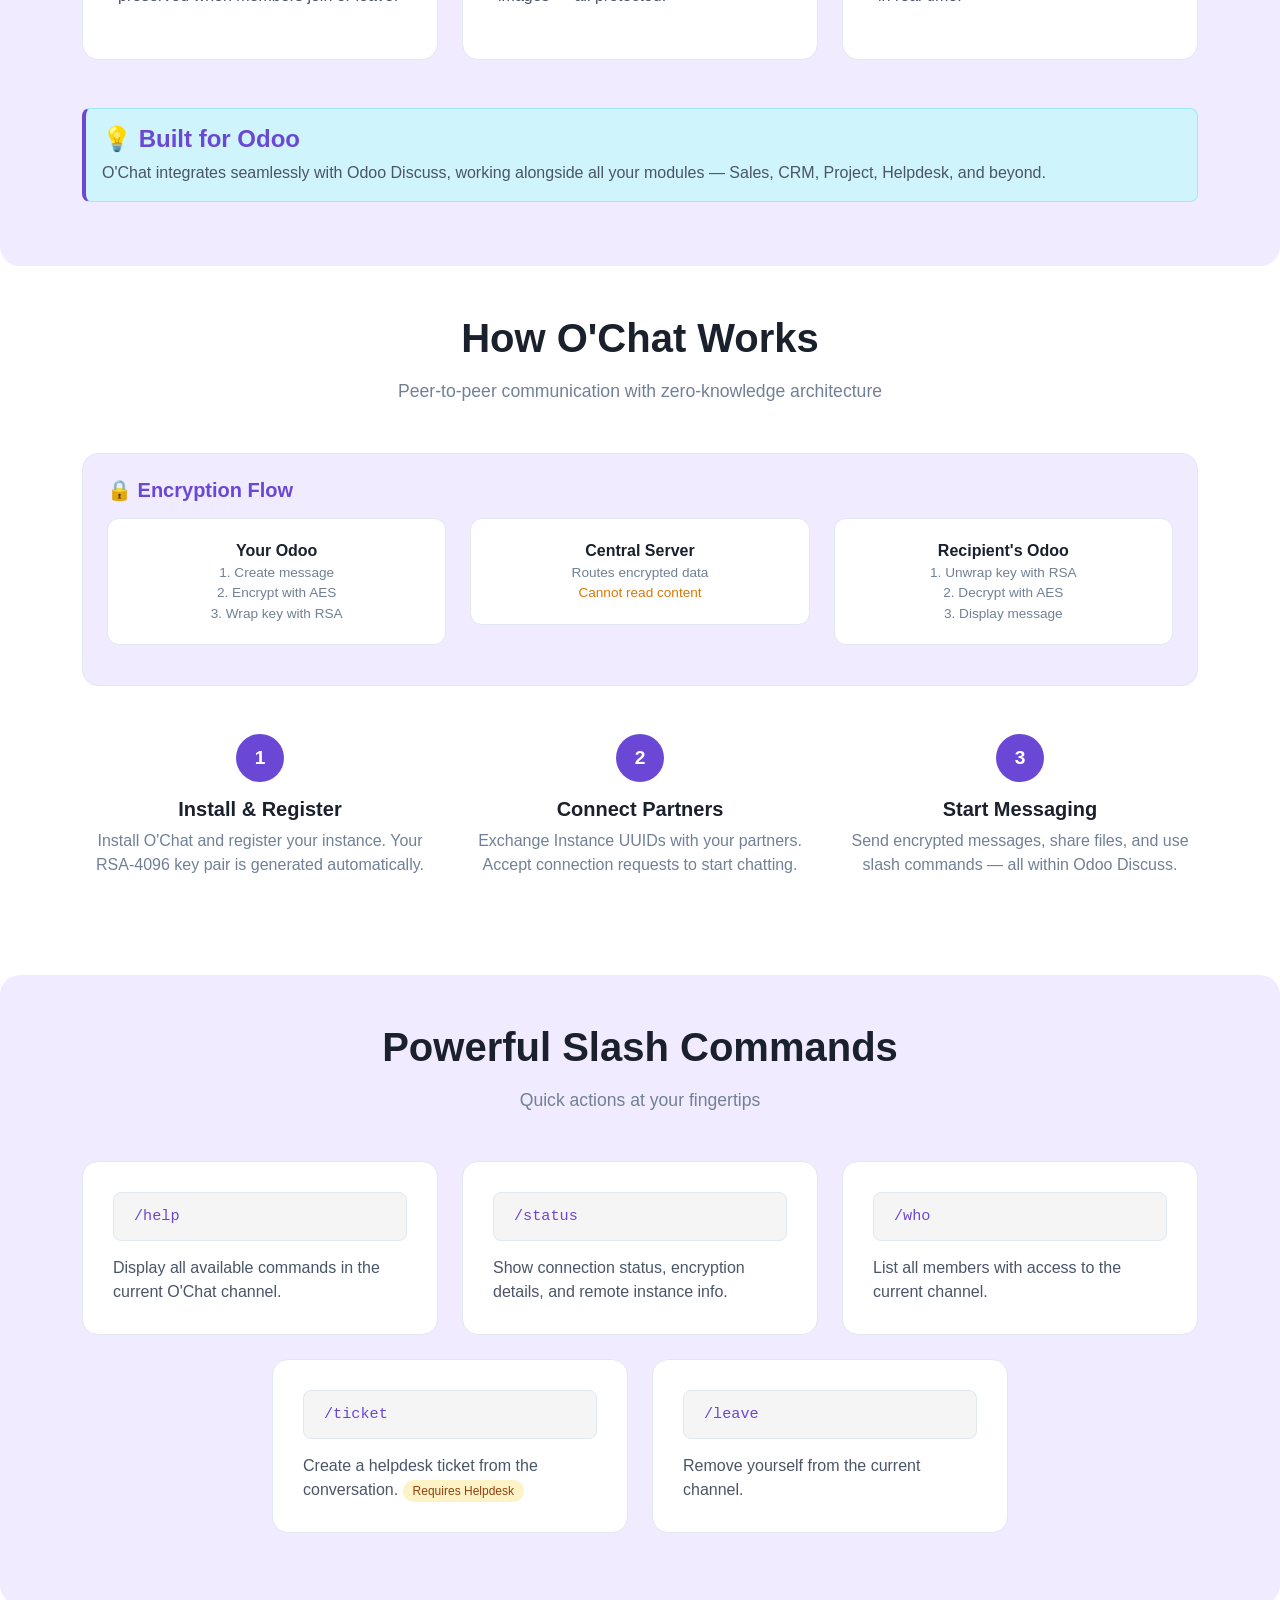
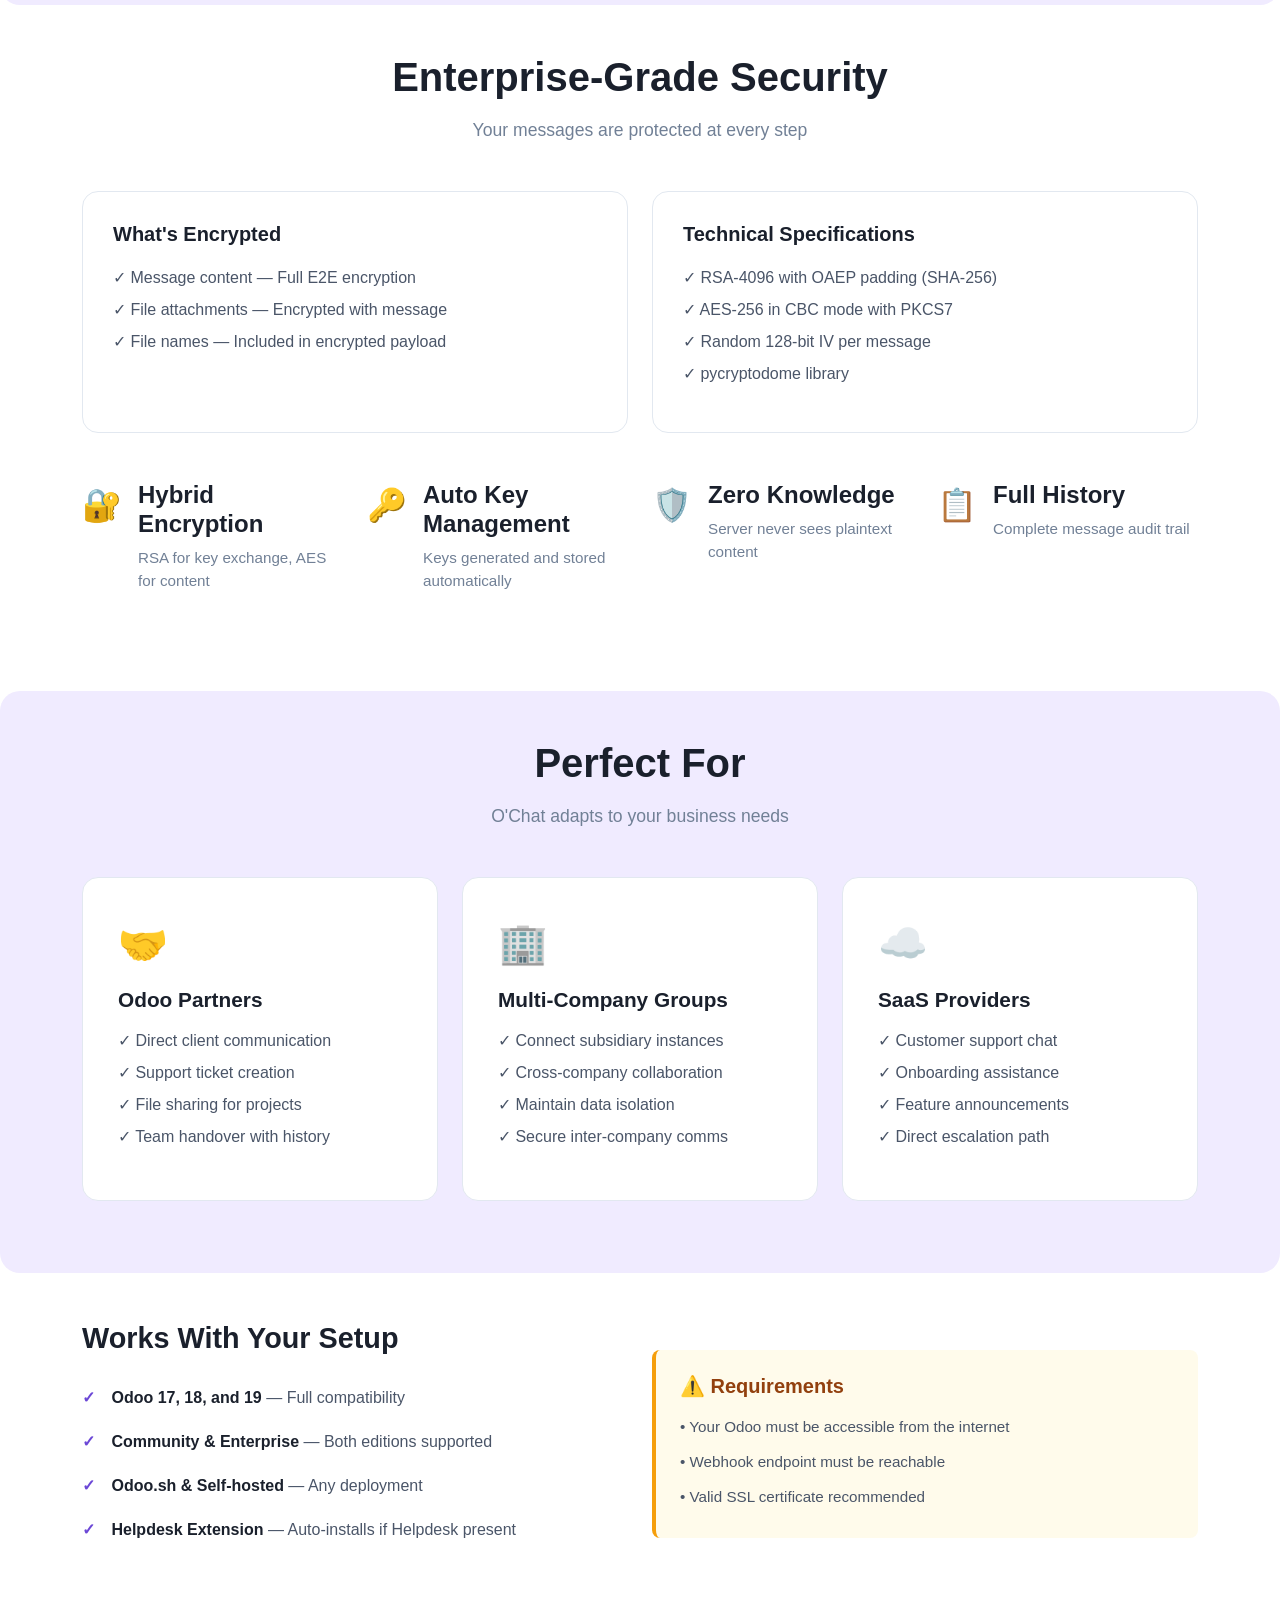
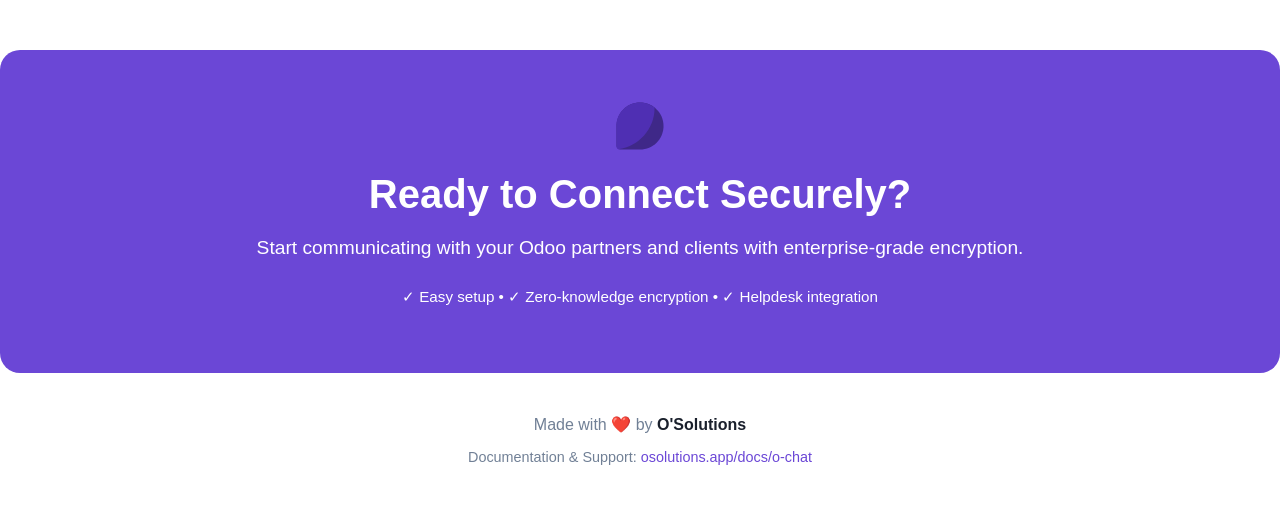
==== commit 9e62a158: "update index.html" ====
--- a/ochat_helpdesk/static/description/index.html
+++ b/ochat_helpdesk/static/description/index.html
@@ -9,179 +9,194 @@
     <style>
         body {
             font-family: -apple-system, BlinkMacSystemFont, 'Segoe UI', Roboto, Oxygen, Ubuntu, Cantarell, sans-serif;
-            background-color: #0a0a0f;
-            color: #f5f5f7;
-            line-height: 1.6;
+            color: #2c3e50;
         }
     </style>
 </head>
 <body>
 
     <!-- Hero Section -->
-    <section class="text-center" style="background-color: #13112a; border: 1px solid #2a2548; padding-top: 80px; padding-bottom: 80px; border-radius: 24px; margin-top: 10px;">
+    <section class="text-center" style="background-color: #6B47D6; color: white; padding-top: 80px; padding-bottom: 80px; border-radius: 20px; margin-top: 10px;">
         <div class="container">
             <div class="mb-3">
                 <img src="ochat_logo.svg" alt="O'Chat Logo" style="width: 64px; height: 64px;">
             </div>
             <div class="mb-4">
-                <span style="font-size: 0.85rem; padding: 10px 24px; background-color: #1a1540; border: 1px solid #352d5a; border-radius: 50px; display: inline-block; font-weight: 500; color: #8B6BE6;">
+                <span style="font-size: 0.9rem; padding: 8px 20px; background-color: rgba(255,255,255,0.2); border-radius: 50px; display: inline-block; font-weight: 500;">
                     🔒 End-to-End Encrypted
                 </span>
             </div>
-            <h1 class="mb-4" style="font-size: 2.8rem; font-weight: 800; color: #f5f5f7;">
-                Secure Communication<br/>Between <span style="color: #8B6BE6;">Odoo Partners</span>
+            <h1 class="mb-4" style="font-size: 3.5rem; font-weight: 800; color: white;">
+                Secure Communication<br/>Between Odoo Partners
             </h1>
-            <p class="mb-4" style="font-size: 1.15rem; max-width: 650px; margin-left: auto; margin-right: auto; color: #a1a1aa;">
+            <p class="lead mb-4" style="font-size: 1.3rem; max-width: 700px; margin-left: auto; margin-right: auto; color: white;">
                 Connect directly with your clients and partners, Odoo instance to Odoo instance.
                 Send encrypted messages, share files, and create support tickets — all from within Discuss.
             </p>
-            <p style="font-size: 0.9rem; margin-top: 35px; color: #a1a1aa;">
-                <span style="color: #6B47D6;">✓</span> Peer-to-peer messaging &nbsp;&nbsp;
-                <span style="color: #6B47D6;">•</span> &nbsp;&nbsp;
-                <span style="color: #6B47D6;">✓</span> Military-grade encryption &nbsp;&nbsp;
-                <span style="color: #6B47D6;">•</span> &nbsp;&nbsp;
-                <span style="color: #6B47D6;">✓</span> Odoo 17, 18 & 19
+            <p style="font-size: 1rem; margin-top: 20px; color: white;">
+                ✓ Peer-to-peer messaging &nbsp;&nbsp;•&nbsp;&nbsp; ✓ Military-grade encryption &nbsp;&nbsp;•&nbsp;&nbsp; ✓ Odoo 17, 18 & 19
             </p>
         </div>
     </section>
 
     <!-- Stats Section -->
-    <section class="py-5" style="background-color: #0a0a0f;">
+    <section class="py-5" style="border-radius: 10px; margin-top: 10px;">
         <div class="container">
             <div class="row text-center">
-                <div class="col-md-3 col-6 mb-3">
-                    <h3 class="mb-2" style="font-size: 2rem; font-weight: 800; color: #8B6BE6;">
+                <div class="col-md-3 col-sm-6 mb-3">
+                    <h3 class="mb-2" style="font-size: 2.5rem; font-weight: 800; color: #6B47D6;">
                         RSA-4096
                     </h3>
-                    <p style="color: #a1a1aa; font-size: 0.9rem;">Key Exchange</p>
-                </div>
-                <div class="col-md-3 col-6 mb-3">
-                    <h3 class="mb-2" style="font-size: 2rem; font-weight: 800; color: #8B6BE6;">
+                    <p style="color: #a0aec0;">Key Exchange</p>
+                </div>
+                <div class="col-md-3 col-sm-6 mb-3">
+                    <h3 class="mb-2" style="font-size: 2.5rem; font-weight: 800; color: #6B47D6;">
                         AES-256
                     </h3>
-                    <p style="color: #a1a1aa; font-size: 0.9rem;">Content Encryption</p>
-                </div>
-                <div class="col-md-3 col-6 mb-3">
-                    <h3 class="mb-2" style="font-size: 2rem; font-weight: 800; color: #8B6BE6;">
+                    <p style="color: #a0aec0;">Content Encryption</p>
+                </div>
+                <div class="col-md-3 col-sm-6 mb-3">
+                    <h3 class="mb-2" style="font-size: 2.5rem; font-weight: 800; color: #6B47D6;">
                         100 MB
                     </h3>
-                    <p style="color: #a1a1aa; font-size: 0.9rem;">Per Attachment</p>
-                </div>
-                <div class="col-md-3 col-6 mb-3">
-                    <h3 class="mb-2" style="font-size: 2rem; font-weight: 800; color: #8B6BE6;">
+                    <p style="color: #a0aec0;">Per Attachment</p>
+                </div>
+                <div class="col-md-3 col-sm-6 mb-3">
+                    <h3 class="mb-2" style="font-size: 2.5rem; font-weight: 800; color: #6B47D6;">
                         Real-time
                     </h3>
-                    <p style="color: #a1a1aa; font-size: 0.9rem;">Delivery Tracking</p>
+                    <p style="color: #a0aec0;">Delivery Tracking</p>
                 </div>
             </div>
         </div>
     </section>
 
     <!-- Features Section -->
-    <section class="py-5" style="background-color: #1a1a24; padding-left: 30px; padding-right: 30px; border-radius: 24px; margin-top: 10px; border: 1px solid #2a2a3a;">
-        <div class="container">
-            <h2 class="text-center mb-3" style="font-size: 2rem; font-weight: 700; color: #f5f5f7;">
-                Built for <span style="color: #8B6BE6;">Odoo Partners</span>
+    <section class="py-5" style="background-color: #f0ebff; padding-left: 30px; padding-right: 30px; border-radius: 20px;">
+        <div class="container">
+            <h2 class="text-center mb-3" style="font-size: 2.5rem; font-weight: 700; color: #1a202c;">
+                Built for Odoo Partners
             </h2>
-            <p class="text-center mb-5" style="font-size: 1.1rem; color: #a1a1aa; max-width: 600px; margin-left: auto; margin-right: auto;">
+            <p class="text-center mb-5" style="font-size: 1.1rem; color: #718096; max-width: 600px; margin-left: auto; margin-right: auto;">
                 The professional way to communicate with your Odoo clients
             </p>
 
             <div class="row">
-                <div class="col-lg-4 col-md-6 mb-4">
-                    <div class="card h-100" style="border-radius: 16px; border: 1px solid #2a2a3a; background-color: #12121a;">
-                        <div class="card-body" style="padding: 30px;">
+                <div class="col-md-4 mb-4">
+                    <div class="card h-100" style="border-radius: 16px; border: 1px solid #e2e8f0;">
+                        <div class="card-body" style="padding: 35px;">
                             <div style="font-size: 3rem; margin-bottom: 15px;">💬</div>
-                            <h4 style="font-weight: 600; margin-bottom: 12px; color: #f5f5f7;">Direct Messaging</h4>
-                            <p style="color: #a1a1aa; margin-bottom: 0;">
+                            <h3 class="mb-3" style="font-size: 1.4rem; font-weight: 600; color: #1a202c;">
+                                Direct Messaging
+                            </h3>
+                            <p style="color: #4a5568;">
                                 Chat directly with your clients' Odoo instances. No email chains, no external tools — just seamless communication within Discuss.
                             </p>
                         </div>
                     </div>
                 </div>
 
-                <div class="col-lg-4 col-md-6 mb-4">
-                    <div class="card h-100" style="border-radius: 16px; border: 1px solid #2a2a3a; background-color: #12121a;">
-                        <div class="card-body" style="padding: 30px;">
+                <div class="col-md-4 mb-4">
+                    <div class="card h-100" style="border-radius: 16px; border: 1px solid #e2e8f0;">
+                        <div class="card-body" style="padding: 35px;">
                             <div style="font-size: 3rem; margin-bottom: 15px;">🔐</div>
-                            <h4 style="font-weight: 600; margin-bottom: 12px; color: #f5f5f7;">End-to-End Encryption</h4>
-                            <p style="color: #a1a1aa; margin-bottom: 0;">
+                            <h3 class="mb-3" style="font-size: 1.4rem; font-weight: 600; color: #1a202c;">
+                                End-to-End Encryption
+                            </h3>
+                            <p style="color: #4a5568;">
                                 Messages are encrypted before leaving your server. Not even our central server can read your conversations.
                             </p>
                         </div>
                     </div>
                 </div>
 
-                <div class="col-lg-4 col-md-6 mb-4">
-                    <div class="card h-100" style="border-radius: 16px; border: 1px solid #2a2a3a; background-color: #12121a;">
-                        <div class="card-body" style="padding: 30px;">
+                <div class="col-md-4 mb-4">
+                    <div class="card h-100" style="border-radius: 16px; border: 1px solid #e2e8f0;">
+                        <div class="card-body" style="padding: 35px;">
                             <div style="font-size: 3rem; margin-bottom: 15px;">🎫</div>
-                            <h4 style="font-weight: 600; margin-bottom: 12px; color: #f5f5f7;">Helpdesk Integration</h4>
-                            <p style="color: #a1a1aa; margin-bottom: 0;">
-                                Turn any conversation into a trackable support ticket with <code style="color: #8B6BE6;">/ticket</code>. Perfect for client escalations.
-                            </p>
-                        </div>
-                    </div>
-                </div>
-
-                <div class="col-lg-4 col-md-6 mb-4">
-                    <div class="card h-100" style="border-radius: 16px; border: 1px solid #2a2a3a; background-color: #12121a;">
-                        <div class="card-body" style="padding: 30px;">
+                            <h3 class="mb-3" style="font-size: 1.4rem; font-weight: 600; color: #1a202c;">
+                                Helpdesk Integration
+                            </h3>
+                            <p style="color: #4a5568;">
+                                Turn any conversation into a trackable support ticket with <code style="color: #6B47D6;">/ticket</code>. Perfect for client escalations.
+                            </p>
+                        </div>
+                    </div>
+                </div>
+
+                <div class="col-md-4 mb-4">
+                    <div class="card h-100" style="border-radius: 16px; border: 1px solid #e2e8f0;">
+                        <div class="card-body" style="padding: 35px;">
                             <div style="font-size: 3rem; margin-bottom: 15px;">👥</div>
-                            <h4 style="font-weight: 600; margin-bottom: 12px; color: #f5f5f7;">Team Collaboration</h4>
-                            <p style="color: #a1a1aa; margin-bottom: 0;">
+                            <h3 class="mb-3" style="font-size: 1.4rem; font-weight: 600; color: #1a202c;">
+                                Team Collaboration
+                            </h3>
+                            <p style="color: #4a5568;">
                                 Add team members to any O'Chat channel. Full conversation history is preserved when members join or leave.
                             </p>
                         </div>
                     </div>
                 </div>
 
-                <div class="col-lg-4 col-md-6 mb-4">
-                    <div class="card h-100" style="border-radius: 16px; border: 1px solid #2a2a3a; background-color: #12121a;">
-                        <div class="card-body" style="padding: 30px;">
+                <div class="col-md-4 mb-4">
+                    <div class="card h-100" style="border-radius: 16px; border: 1px solid #e2e8f0;">
+                        <div class="card-body" style="padding: 35px;">
                             <div style="font-size: 3rem; margin-bottom: 15px;">📎</div>
-                            <h4 style="font-weight: 600; margin-bottom: 12px; color: #f5f5f7;">Encrypted File Sharing</h4>
-                            <p style="color: #a1a1aa; margin-bottom: 0;">
+                            <h3 class="mb-3" style="font-size: 1.4rem; font-weight: 600; color: #1a202c;">
+                                Encrypted File Sharing
+                            </h3>
+                            <p style="color: #4a5568;">
                                 Share files up to 100MB with the same encryption as messages. Documents, images — all protected.
                             </p>
                         </div>
                     </div>
                 </div>
 
-                <div class="col-lg-4 col-md-6 mb-4">
-                    <div class="card h-100" style="border-radius: 16px; border: 1px solid #2a2a3a; background-color: #12121a;">
-                        <div class="card-body" style="padding: 30px;">
+                <div class="col-md-4 mb-4">
+                    <div class="card h-100" style="border-radius: 16px; border: 1px solid #e2e8f0;">
+                        <div class="card-body" style="padding: 35px;">
                             <div style="font-size: 3rem; margin-bottom: 15px;">✓✓</div>
-                            <h4 style="font-weight: 600; margin-bottom: 12px; color: #f5f5f7;">Delivery Tracking</h4>
-                            <p style="color: #a1a1aa; margin-bottom: 0;">
+                            <h3 class="mb-3" style="font-size: 1.4rem; font-weight: 600; color: #1a202c;">
+                                Delivery Tracking
+                            </h3>
+                            <p style="color: #4a5568;">
                                 WhatsApp-style indicators show when messages are sent, delivered, and read in real-time.
                             </p>
                         </div>
                     </div>
                 </div>
             </div>
+
+            <div class="alert alert-info mt-4" style="border-left: 4px solid #6B47D6; border-radius: 8px;">
+                <h4 class="mb-2" style="color: #6B47D6; font-weight: 600;">
+                    💡 Built for Odoo
+                </h4>
+                <p class="mb-0" style="color: #4a5568;">
+                    O'Chat integrates seamlessly with Odoo Discuss, working alongside all your modules — Sales, CRM, Project, Helpdesk, and beyond.
+                </p>
+            </div>
         </div>
     </section>
 
     <!-- How It Works Section -->
-    <section class="py-5" style="background-color: #0a0a0f;">
-        <div class="container">
-            <h2 class="text-center mb-3" style="font-size: 2rem; font-weight: 700; color: #f5f5f7;">
-                How <span style="color: #8B6BE6;">O'Chat</span> Works
+    <section class="py-5 bg-white">
+        <div class="container">
+            <h2 class="text-center mb-3" style="font-size: 2.5rem; font-weight: 700; color: #1a202c;">
+                How O'Chat Works
             </h2>
-            <p class="text-center mb-5" style="font-size: 1.1rem; color: #a1a1aa; max-width: 600px; margin-left: auto; margin-right: auto;">
+            <p class="text-center mb-5" style="font-size: 1.1rem; color: #718096; max-width: 600px; margin-left: auto; margin-right: auto;">
                 Peer-to-peer communication with zero-knowledge architecture
             </p>
 
             <div class="row mb-5">
                 <div class="col-12">
-                    <div style="background-color: #15112a; border: 1px solid #2a2548; border-radius: 16px; padding: 24px;">
-                        <h5 style="color: #8B6BE6; font-weight: 600;" class="mb-3">🔒 Encryption Flow</h5>
+                    <div style="background-color: #f0ebff; border: 1px solid #e2e8f0; border-radius: 16px; padding: 24px;">
+                        <h5 style="color: #6B47D6; font-weight: 600;" class="mb-3">🔒 Encryption Flow</h5>
                         <div class="row text-center">
                             <div class="col-md-4 mb-3">
-                                <div style="background-color: #12121a; border: 1px solid #2a2a3a; border-radius: 12px; padding: 20px;">
-                                    <strong style="color: #f5f5f7;">Your Odoo</strong>
-                                    <p class="mb-0" style="color: #a1a1aa; font-size: 0.85rem;">
+                                <div style="background-color: white; border: 1px solid #e2e8f0; border-radius: 12px; padding: 20px;">
+                                    <strong style="color: #1a202c;">Your Odoo</strong>
+                                    <p class="mb-0" style="color: #718096; font-size: 0.85rem;">
                                         1. Create message<br>
                                         2. Encrypt with AES<br>
                                         3. Wrap key with RSA
@@ -189,18 +204,18 @@
                                 </div>
                             </div>
                             <div class="col-md-4 mb-3">
-                                <div style="background-color: #12121a; border: 1px solid #2a2a3a; border-radius: 12px; padding: 20px;">
-                                    <strong style="color: #f5f5f7;">Central Server</strong>
-                                    <p class="mb-0" style="color: #a1a1aa; font-size: 0.85rem;">
+                                <div style="background-color: white; border: 1px solid #e2e8f0; border-radius: 12px; padding: 20px;">
+                                    <strong style="color: #1a202c;">Central Server</strong>
+                                    <p class="mb-0" style="color: #718096; font-size: 0.85rem;">
                                         Routes encrypted data<br>
-                                        <span style="color: #fbbf24;">Cannot read content</span>
+                                        <span style="color: #d97706;">Cannot read content</span>
                                     </p>
                                 </div>
                             </div>
                             <div class="col-md-4 mb-3">
-                                <div style="background-color: #12121a; border: 1px solid #2a2a3a; border-radius: 12px; padding: 20px;">
-                                    <strong style="color: #f5f5f7;">Recipient's Odoo</strong>
-                                    <p class="mb-0" style="color: #a1a1aa; font-size: 0.85rem;">
+                                <div style="background-color: white; border: 1px solid #e2e8f0; border-radius: 12px; padding: 20px;">
+                                    <strong style="color: #1a202c;">Recipient's Odoo</strong>
+                                    <p class="mb-0" style="color: #718096; font-size: 0.85rem;">
                                         1. Unwrap key with RSA<br>
                                         2. Decrypt with AES<br>
                                         3. Display message
@@ -214,23 +229,23 @@
 
             <div class="row text-center">
                 <div class="col-md-4 mb-4">
-                    <div style="width: 48px; height: 48px; border-radius: 50%; background-color: #6B47D6; text-align: center; line-height: 48px; font-weight: 700; font-size: 1.2rem; margin-left: auto; margin-right: auto; margin-bottom: 15px; color: #f5f5f7;">1</div>
-                    <h5 style="font-weight: 600; color: #f5f5f7;">Install & Register</h5>
-                    <p style="color: #a1a1aa;">
+                    <div style="width: 48px; height: 48px; border-radius: 50%; background-color: #6B47D6; text-align: center; line-height: 48px; font-weight: 700; font-size: 1.2rem; margin-left: auto; margin-right: auto; margin-bottom: 15px; color: white;">1</div>
+                    <h5 style="font-weight: 600; color: #1a202c;">Install & Register</h5>
+                    <p style="color: #718096;">
                         Install O'Chat and register your instance. Your RSA-4096 key pair is generated automatically.
                     </p>
                 </div>
                 <div class="col-md-4 mb-4">
-                    <div style="width: 48px; height: 48px; border-radius: 50%; background-color: #6B47D6; text-align: center; line-height: 48px; font-weight: 700; font-size: 1.2rem; margin-left: auto; margin-right: auto; margin-bottom: 15px; color: #f5f5f7;">2</div>
-                    <h5 style="font-weight: 600; color: #f5f5f7;">Connect Partners</h5>
-                    <p style="color: #a1a1aa;">
+                    <div style="width: 48px; height: 48px; border-radius: 50%; background-color: #6B47D6; text-align: center; line-height: 48px; font-weight: 700; font-size: 1.2rem; margin-left: auto; margin-right: auto; margin-bottom: 15px; color: white;">2</div>
+                    <h5 style="font-weight: 600; color: #1a202c;">Connect Partners</h5>
+                    <p style="color: #718096;">
                         Exchange Instance UUIDs with your partners. Accept connection requests to start chatting.
                     </p>
                 </div>
                 <div class="col-md-4 mb-4">
-                    <div style="width: 48px; height: 48px; border-radius: 50%; background-color: #6B47D6; text-align: center; line-height: 48px; font-weight: 700; font-size: 1.2rem; margin-left: auto; margin-right: auto; margin-bottom: 15px; color: #f5f5f7;">3</div>
-                    <h5 style="font-weight: 600; color: #f5f5f7;">Start Messaging</h5>
-                    <p style="color: #a1a1aa;">
+                    <div style="width: 48px; height: 48px; border-radius: 50%; background-color: #6B47D6; text-align: center; line-height: 48px; font-weight: 700; font-size: 1.2rem; margin-left: auto; margin-right: auto; margin-bottom: 15px; color: white;">3</div>
+                    <h5 style="font-weight: 600; color: #1a202c;">Start Messaging</h5>
+                    <p style="color: #718096;">
                         Send encrypted messages, share files, and use slash commands — all within Odoo Discuss.
                     </p>
                 </div>
@@ -239,21 +254,21 @@
     </section>
 
     <!-- Slash Commands Section -->
-    <section class="py-5" style="background-color: #1a1a24; padding-left: 30px; padding-right: 30px; border-radius: 24px; margin-top: 10px; border: 1px solid #2a2a3a;">
-        <div class="container">
-            <h2 class="text-center mb-3" style="font-size: 2rem; font-weight: 700; color: #f5f5f7;">
-                Powerful <span style="color: #8B6BE6;">Slash Commands</span>
+    <section class="py-5" style="background-color: #f0ebff; padding-left: 30px; padding-right: 30px; border-radius: 20px; margin-top: 10px;">
+        <div class="container">
+            <h2 class="text-center mb-3" style="font-size: 2.5rem; font-weight: 700; color: #1a202c;">
+                Powerful Slash Commands
             </h2>
-            <p class="text-center mb-5" style="font-size: 1.1rem; color: #a1a1aa; max-width: 600px; margin-left: auto; margin-right: auto;">
+            <p class="text-center mb-5" style="font-size: 1.1rem; color: #718096; max-width: 600px; margin-left: auto; margin-right: auto;">
                 Quick actions at your fingertips
             </p>
 
             <div class="row justify-content-center">
                 <div class="col-md-6 col-lg-4 mb-4">
-                    <div class="card h-100" style="border-radius: 16px; border: 1px solid #2a2a3a; background-color: #12121a;">
-                        <div class="card-body" style="padding: 30px;">
-                            <div style="background-color: #0a0a0f; border: 1px solid #2a2a3a; border-radius: 8px; padding: 12px 20px; font-family: monospace; font-size: 0.95rem; color: #8B6BE6; margin-bottom: 15px;">/help</div>
-                            <p style="color: #a1a1aa; margin-bottom: 0;">
+                    <div class="card h-100" style="border-radius: 16px; border: 1px solid #e2e8f0;">
+                        <div class="card-body" style="padding: 30px;">
+                            <div style="background-color: #f5f5f5; border: 1px solid #e2e8f0; border-radius: 8px; padding: 12px 20px; font-family: monospace; font-size: 0.95rem; color: #6B47D6; margin-bottom: 15px;">/help</div>
+                            <p style="color: #4a5568; margin-bottom: 0;">
                                 Display all available commands in the current O'Chat channel.
                             </p>
                         </div>
@@ -261,10 +276,10 @@
                 </div>
 
                 <div class="col-md-6 col-lg-4 mb-4">
-                    <div class="card h-100" style="border-radius: 16px; border: 1px solid #2a2a3a; background-color: #12121a;">
-                        <div class="card-body" style="padding: 30px;">
-                            <div style="background-color: #0a0a0f; border: 1px solid #2a2a3a; border-radius: 8px; padding: 12px 20px; font-family: monospace; font-size: 0.95rem; color: #8B6BE6; margin-bottom: 15px;">/status</div>
-                            <p style="color: #a1a1aa; margin-bottom: 0;">
+                    <div class="card h-100" style="border-radius: 16px; border: 1px solid #e2e8f0;">
+                        <div class="card-body" style="padding: 30px;">
+                            <div style="background-color: #f5f5f5; border: 1px solid #e2e8f0; border-radius: 8px; padding: 12px 20px; font-family: monospace; font-size: 0.95rem; color: #6B47D6; margin-bottom: 15px;">/status</div>
+                            <p style="color: #4a5568; margin-bottom: 0;">
                                 Show connection status, encryption details, and remote instance info.
                             </p>
                         </div>
@@ -272,10 +287,10 @@
                 </div>
 
                 <div class="col-md-6 col-lg-4 mb-4">
-                    <div class="card h-100" style="border-radius: 16px; border: 1px solid #2a2a3a; background-color: #12121a;">
-                        <div class="card-body" style="padding: 30px;">
-                            <div style="background-color: #0a0a0f; border: 1px solid #2a2a3a; border-radius: 8px; padding: 12px 20px; font-family: monospace; font-size: 0.95rem; color: #8B6BE6; margin-bottom: 15px;">/who</div>
-                            <p style="color: #a1a1aa; margin-bottom: 0;">
+                    <div class="card h-100" style="border-radius: 16px; border: 1px solid #e2e8f0;">
+                        <div class="card-body" style="padding: 30px;">
+                            <div style="background-color: #f5f5f5; border: 1px solid #e2e8f0; border-radius: 8px; padding: 12px 20px; font-family: monospace; font-size: 0.95rem; color: #6B47D6; margin-bottom: 15px;">/who</div>
+                            <p style="color: #4a5568; margin-bottom: 0;">
                                 List all members with access to the current channel.
                             </p>
                         </div>
@@ -283,22 +298,22 @@
                 </div>
 
                 <div class="col-md-6 col-lg-4 mb-4">
-                    <div class="card h-100" style="border-radius: 16px; border: 1px solid #2a2a3a; background-color: #12121a;">
-                        <div class="card-body" style="padding: 30px;">
-                            <div style="background-color: #0a0a0f; border: 1px solid #2a2a3a; border-radius: 8px; padding: 12px 20px; font-family: monospace; font-size: 0.95rem; color: #8B6BE6; margin-bottom: 15px;">/ticket</div>
-                            <p style="color: #a1a1aa; margin-bottom: 0;">
+                    <div class="card h-100" style="border-radius: 16px; border: 1px solid #e2e8f0;">
+                        <div class="card-body" style="padding: 30px;">
+                            <div style="background-color: #f5f5f5; border: 1px solid #e2e8f0; border-radius: 8px; padding: 12px 20px; font-family: monospace; font-size: 0.95rem; color: #6B47D6; margin-bottom: 15px;">/ticket</div>
+                            <p style="color: #4a5568; margin-bottom: 0;">
                                 Create a helpdesk ticket from the conversation.
-                                <span style="background-color: #3a2e10; color: #fbbf24; border: 1px solid #4a3a15; font-size: 0.75rem; padding: 4px 10px; border-radius: 20px;">Requires Helpdesk</span>
+                                <span style="background-color: #fef3c7; color: #92400e; font-size: 0.75rem; padding: 4px 10px; border-radius: 20px;">Requires Helpdesk</span>
                             </p>
                         </div>
                     </div>
                 </div>
 
                 <div class="col-md-6 col-lg-4 mb-4">
-                    <div class="card h-100" style="border-radius: 16px; border: 1px solid #2a2a3a; background-color: #12121a;">
-                        <div class="card-body" style="padding: 30px;">
-                            <div style="background-color: #0a0a0f; border: 1px solid #2a2a3a; border-radius: 8px; padding: 12px 20px; font-family: monospace; font-size: 0.95rem; color: #8B6BE6; margin-bottom: 15px;">/leave</div>
-                            <p style="color: #a1a1aa; margin-bottom: 0;">
+                    <div class="card h-100" style="border-radius: 16px; border: 1px solid #e2e8f0;">
+                        <div class="card-body" style="padding: 30px;">
+                            <div style="background-color: #f5f5f5; border: 1px solid #e2e8f0; border-radius: 8px; padding: 12px 20px; font-family: monospace; font-size: 0.95rem; color: #6B47D6; margin-bottom: 15px;">/leave</div>
+                            <p style="color: #4a5568; margin-bottom: 0;">
                                 Remove yourself from the current channel.
                             </p>
                         </div>
@@ -309,37 +324,37 @@
     </section>
 
     <!-- Security Section -->
-    <section class="py-5" style="background-color: #0a0a0f;">
-        <div class="container">
-            <h2 class="text-center mb-3" style="font-size: 2rem; font-weight: 700; color: #f5f5f7;">
-                Enterprise-Grade <span style="color: #8B6BE6;">Security</span>
+    <section class="py-5 bg-white">
+        <div class="container">
+            <h2 class="text-center mb-3" style="font-size: 2.5rem; font-weight: 700; color: #1a202c;">
+                Enterprise-Grade Security
             </h2>
-            <p class="text-center mb-5" style="font-size: 1.1rem; color: #a1a1aa; max-width: 600px; margin-left: auto; margin-right: auto;">
+            <p class="text-center mb-5" style="font-size: 1.1rem; color: #718096; max-width: 600px; margin-left: auto; margin-right: auto;">
                 Your messages are protected at every step
             </p>
 
             <div class="row mb-4">
                 <div class="col-md-6 mb-4">
-                    <div class="card h-100" style="border-radius: 16px; border: 1px solid #2a2a3a; background-color: #12121a;">
-                        <div class="card-body" style="padding: 30px;">
-                            <h5 style="font-weight: 600; margin-bottom: 20px; color: #f5f5f7;">What's Encrypted</h5>
+                    <div class="card h-100" style="border-radius: 16px; border: 1px solid #e2e8f0;">
+                        <div class="card-body" style="padding: 30px;">
+                            <h5 style="font-weight: 600; margin-bottom: 20px; color: #1a202c;">What's Encrypted</h5>
                             <ul class="list-unstyled">
-                                <li class="mb-2" style="color: #a1a1aa;"><span style="color: #6B47D6; font-weight: bold; margin-right: 10px;">✓</span> Message content — Full E2E encryption</li>
-                                <li class="mb-2" style="color: #a1a1aa;"><span style="color: #6B47D6; font-weight: bold; margin-right: 10px;">✓</span> File attachments — Encrypted with message</li>
-                                <li class="mb-2" style="color: #a1a1aa;"><span style="color: #6B47D6; font-weight: bold; margin-right: 10px;">✓</span> File names — Included in encrypted payload</li>
+                                <li class="mb-2" style="color: #4a5568;">✓ Message content — Full E2E encryption</li>
+                                <li class="mb-2" style="color: #4a5568;">✓ File attachments — Encrypted with message</li>
+                                <li class="mb-2" style="color: #4a5568;">✓ File names — Included in encrypted payload</li>
                             </ul>
                         </div>
                     </div>
                 </div>
                 <div class="col-md-6 mb-4">
-                    <div class="card h-100" style="border-radius: 16px; border: 1px solid #2a2a3a; background-color: #12121a;">
-                        <div class="card-body" style="padding: 30px;">
-                            <h5 style="font-weight: 600; margin-bottom: 20px; color: #f5f5f7;">Technical Specifications</h5>
+                    <div class="card h-100" style="border-radius: 16px; border: 1px solid #e2e8f0;">
+                        <div class="card-body" style="padding: 30px;">
+                            <h5 style="font-weight: 600; margin-bottom: 20px; color: #1a202c;">Technical Specifications</h5>
                             <ul class="list-unstyled">
-                                <li class="mb-2" style="color: #a1a1aa;"><span style="color: #6B47D6; font-weight: bold; margin-right: 10px;">✓</span> RSA-4096 with OAEP padding (SHA-256)</li>
-                                <li class="mb-2" style="color: #a1a1aa;"><span style="color: #6B47D6; font-weight: bold; margin-right: 10px;">✓</span> AES-256 in CBC mode with PKCS7</li>
-                                <li class="mb-2" style="color: #a1a1aa;"><span style="color: #6B47D6; font-weight: bold; margin-right: 10px;">✓</span> Random 128-bit IV per message</li>
-                                <li class="mb-2" style="color: #a1a1aa;"><span style="color: #6B47D6; font-weight: bold; margin-right: 10px;">✓</span> pycryptodome library</li>
+                                <li class="mb-2" style="color: #4a5568;">✓ RSA-4096 with OAEP padding (SHA-256)</li>
+                                <li class="mb-2" style="color: #4a5568;">✓ AES-256 in CBC mode with PKCS7</li>
+                                <li class="mb-2" style="color: #4a5568;">✓ Random 128-bit IV per message</li>
+                                <li class="mb-2" style="color: #4a5568;">✓ pycryptodome library</li>
                             </ul>
                         </div>
                     </div>
@@ -351,8 +366,8 @@
                     <div class="d-flex">
                         <div class="me-3" style="font-size: 2rem;">🔐</div>
                         <div>
-                            <h4 class="mb-2" style="font-weight: 600; color: #f5f5f7;">Hybrid Encryption</h4>
-                            <p style="color: #a1a1aa; font-size: 0.85rem;">RSA for key exchange, AES for content</p>
+                            <h4 class="mb-2" style="font-weight: 600; color: #1a202c;">Hybrid Encryption</h4>
+                            <p style="color: #718096; font-size: 0.95rem;">RSA for key exchange, AES for content</p>
                         </div>
                     </div>
                 </div>
@@ -360,8 +375,8 @@
                     <div class="d-flex">
                         <div class="me-3" style="font-size: 2rem;">🔑</div>
                         <div>
-                            <h4 class="mb-2" style="font-weight: 600; color: #f5f5f7;">Auto Key Management</h4>
-                            <p style="color: #a1a1aa; font-size: 0.85rem;">Keys generated and stored automatically</p>
+                            <h4 class="mb-2" style="font-weight: 600; color: #1a202c;">Auto Key Management</h4>
+                            <p style="color: #718096; font-size: 0.95rem;">Keys generated and stored automatically</p>
                         </div>
                     </div>
                 </div>
@@ -369,8 +384,8 @@
                     <div class="d-flex">
                         <div class="me-3" style="font-size: 2rem;">🛡️</div>
                         <div>
-                            <h4 class="mb-2" style="font-weight: 600; color: #f5f5f7;">Zero Knowledge</h4>
-                            <p style="color: #a1a1aa; font-size: 0.85rem;">Server never sees plaintext content</p>
+                            <h4 class="mb-2" style="font-weight: 600; color: #1a202c;">Zero Knowledge</h4>
+                            <p style="color: #718096; font-size: 0.95rem;">Server never sees plaintext content</p>
                         </div>
                     </div>
                 </div>
@@ -378,8 +393,8 @@
                     <div class="d-flex">
                         <div class="me-3" style="font-size: 2rem;">📋</div>
                         <div>
-                            <h4 class="mb-2" style="font-weight: 600; color: #f5f5f7;">Full History</h4>
-                            <p style="color: #a1a1aa; font-size: 0.85rem;">Complete message audit trail</p>
+                            <h4 class="mb-2" style="font-weight: 600; color: #1a202c;">Full History</h4>
+                            <p style="color: #718096; font-size: 0.95rem;">Complete message audit trail</p>
                         </div>
                     </div>
                 </div>
@@ -388,62 +403,62 @@
     </section>
 
     <!-- Use Cases Section -->
-    <section class="py-5" style="background-color: #1a1a24; padding-left: 30px; padding-right: 30px; border-radius: 24px; margin-top: 10px; border: 1px solid #2a2a3a;">
-        <div class="container">
-            <h2 class="text-center mb-3" style="font-size: 2rem; font-weight: 700; color: #f5f5f7;">
-                Perfect <span style="color: #8B6BE6;">For</span>
+    <section class="py-5" style="background-color: #f0ebff; padding-left: 30px; padding-right: 30px; border-radius: 20px; margin-top: 10px;">
+        <div class="container">
+            <h2 class="text-center mb-3" style="font-size: 2.5rem; font-weight: 700; color: #1a202c;">
+                Perfect For
             </h2>
-            <p class="text-center mb-5" style="font-size: 1.1rem; color: #a1a1aa; max-width: 600px; margin-left: auto; margin-right: auto;">
+            <p class="text-center mb-5" style="font-size: 1.1rem; color: #718096;">
                 O'Chat adapts to your business needs
             </p>
 
             <div class="row">
                 <div class="col-md-4 col-sm-6 mb-4">
-                    <div class="card h-100" style="border-radius: 16px; border: 1px solid #2a2a3a; background-color: #12121a;">
+                    <div class="card h-100" style="border-radius: 16px; border: 1px solid #e2e8f0; background-color: white;">
                         <div class="card-body" style="padding: 35px;">
                             <div style="font-size: 2.5rem; margin-bottom: 15px;">🤝</div>
-                            <h4 class="mb-3" style="font-size: 1.3rem; font-weight: 600; color: #f5f5f7;">
+                            <h4 class="mb-3" style="font-size: 1.3rem; font-weight: 600; color: #1a202c;">
                                 Odoo Partners
                             </h4>
                             <ul class="list-unstyled">
-                                <li class="mb-2" style="color: #a1a1aa;">✓ Direct client communication</li>
-                                <li class="mb-2" style="color: #a1a1aa;">✓ Support ticket creation</li>
-                                <li class="mb-2" style="color: #a1a1aa;">✓ File sharing for projects</li>
-                                <li class="mb-2" style="color: #a1a1aa;">✓ Team handover with history</li>
+                                <li class="mb-2" style="color: #4a5568;">✓ Direct client communication</li>
+                                <li class="mb-2" style="color: #4a5568;">✓ Support ticket creation</li>
+                                <li class="mb-2" style="color: #4a5568;">✓ File sharing for projects</li>
+                                <li class="mb-2" style="color: #4a5568;">✓ Team handover with history</li>
                             </ul>
                         </div>
                     </div>
                 </div>
 
                 <div class="col-md-4 col-sm-6 mb-4">
-                    <div class="card h-100" style="border-radius: 16px; border: 1px solid #2a2a3a; background-color: #12121a;">
+                    <div class="card h-100" style="border-radius: 16px; border: 1px solid #e2e8f0; background-color: white;">
                         <div class="card-body" style="padding: 35px;">
                             <div style="font-size: 2.5rem; margin-bottom: 15px;">🏢</div>
-                            <h4 class="mb-3" style="font-size: 1.3rem; font-weight: 600; color: #f5f5f7;">
+                            <h4 class="mb-3" style="font-size: 1.3rem; font-weight: 600; color: #1a202c;">
                                 Multi-Company Groups
                             </h4>
                             <ul class="list-unstyled">
-                                <li class="mb-2" style="color: #a1a1aa;">✓ Connect subsidiary instances</li>
-                                <li class="mb-2" style="color: #a1a1aa;">✓ Cross-company collaboration</li>
-                                <li class="mb-2" style="color: #a1a1aa;">✓ Maintain data isolation</li>
-                                <li class="mb-2" style="color: #a1a1aa;">✓ Secure inter-company comms</li>
+                                <li class="mb-2" style="color: #4a5568;">✓ Connect subsidiary instances</li>
+                                <li class="mb-2" style="color: #4a5568;">✓ Cross-company collaboration</li>
+                                <li class="mb-2" style="color: #4a5568;">✓ Maintain data isolation</li>
+                                <li class="mb-2" style="color: #4a5568;">✓ Secure inter-company comms</li>
                             </ul>
                         </div>
                     </div>
                 </div>
 
                 <div class="col-md-4 col-sm-6 mb-4">
-                    <div class="card h-100" style="border-radius: 16px; border: 1px solid #2a2a3a; background-color: #12121a;">
+                    <div class="card h-100" style="border-radius: 16px; border: 1px solid #e2e8f0; background-color: white;">
                         <div class="card-body" style="padding: 35px;">
                             <div style="font-size: 2.5rem; margin-bottom: 15px;">☁️</div>
-                            <h4 class="mb-3" style="font-size: 1.3rem; font-weight: 600; color: #f5f5f7;">
+                            <h4 class="mb-3" style="font-size: 1.3rem; font-weight: 600; color: #1a202c;">
                                 SaaS Providers
                             </h4>
                             <ul class="list-unstyled">
-                                <li class="mb-2" style="color: #a1a1aa;">✓ Customer support chat</li>
-                                <li class="mb-2" style="color: #a1a1aa;">✓ Onboarding assistance</li>
-                                <li class="mb-2" style="color: #a1a1aa;">✓ Feature announcements</li>
-                                <li class="mb-2" style="color: #a1a1aa;">✓ Direct escalation path</li>
+                                <li class="mb-2" style="color: #4a5568;">✓ Customer support chat</li>
+                                <li class="mb-2" style="color: #4a5568;">✓ Onboarding assistance</li>
+                                <li class="mb-2" style="color: #4a5568;">✓ Feature announcements</li>
+                                <li class="mb-2" style="color: #4a5568;">✓ Direct escalation path</li>
                             </ul>
                         </div>
                     </div>
@@ -453,27 +468,27 @@
     </section>
 
     <!-- Compatibility Section -->
-    <section class="py-5" style="background-color: #0a0a0f;">
+    <section class="py-5 bg-white">
         <div class="container">
             <div class="row align-items-center">
                 <div class="col-md-6 mb-4">
-                    <h2 style="font-size: 1.8rem; font-weight: 700; margin-bottom: 20px; color: #f5f5f7;">
-                        Works With <span style="color: #8B6BE6;">Your Setup</span>
+                    <h2 style="font-size: 1.8rem; font-weight: 700; margin-bottom: 20px; color: #1a202c;">
+                        Works With Your Setup
                     </h2>
                     <ul class="list-unstyled">
-                        <li style="padding: 10px 0; color: #a1a1aa;"><span style="color: #6B47D6; font-weight: bold; margin-right: 12px;">✓</span> <strong style="color: #f5f5f7;">Odoo 17, 18, and 19</strong> — Full compatibility</li>
-                        <li style="padding: 10px 0; color: #a1a1aa;"><span style="color: #6B47D6; font-weight: bold; margin-right: 12px;">✓</span> <strong style="color: #f5f5f7;">Community & Enterprise</strong> — Both editions supported</li>
-                        <li style="padding: 10px 0; color: #a1a1aa;"><span style="color: #6B47D6; font-weight: bold; margin-right: 12px;">✓</span> <strong style="color: #f5f5f7;">Odoo.sh & Self-hosted</strong> — Any deployment</li>
-                        <li style="padding: 10px 0; color: #a1a1aa;"><span style="color: #6B47D6; font-weight: bold; margin-right: 12px;">✓</span> <strong style="color: #f5f5f7;">Helpdesk Extension</strong> — Auto-installs if Helpdesk present</li>
+                        <li style="padding: 10px 0; color: #4a5568;"><span style="color: #6B47D6; font-weight: bold; margin-right: 12px;">✓</span> <strong style="color: #1a202c;">Odoo 17, 18, and 19</strong> — Full compatibility</li>
+                        <li style="padding: 10px 0; color: #4a5568;"><span style="color: #6B47D6; font-weight: bold; margin-right: 12px;">✓</span> <strong style="color: #1a202c;">Community & Enterprise</strong> — Both editions supported</li>
+                        <li style="padding: 10px 0; color: #4a5568;"><span style="color: #6B47D6; font-weight: bold; margin-right: 12px;">✓</span> <strong style="color: #1a202c;">Odoo.sh & Self-hosted</strong> — Any deployment</li>
+                        <li style="padding: 10px 0; color: #4a5568;"><span style="color: #6B47D6; font-weight: bold; margin-right: 12px;">✓</span> <strong style="color: #1a202c;">Helpdesk Extension</strong> — Auto-installs if Helpdesk present</li>
                     </ul>
                 </div>
                 <div class="col-md-6 mb-4">
-                    <div style="background-color: #1a1710; border: 1px solid #3a3020; border-radius: 16px; padding: 24px;">
-                        <h5 style="color: #fbbf24; font-weight: 600; margin-bottom: 12px;">⚠️ Requirements</h5>
+                    <div style="background-color: #fffbeb; border-left: 4px solid #f59e0b; border-radius: 8px; padding: 24px;">
+                        <h5 style="color: #92400e; font-weight: 600; margin-bottom: 12px;">⚠️ Requirements</h5>
                         <ul class="list-unstyled" style="margin: 0;">
-                            <li style="padding: 6px 0; color: #a1a1aa; font-size: 0.95rem;"><span style="color: #6B47D6; margin-right: 10px;">•</span> Your Odoo must be accessible from the internet</li>
-                            <li style="padding: 6px 0; color: #a1a1aa; font-size: 0.95rem;"><span style="color: #6B47D6; margin-right: 10px;">•</span> Webhook endpoint must be reachable</li>
-                            <li style="padding: 6px 0; color: #a1a1aa; font-size: 0.95rem;"><span style="color: #6B47D6; margin-right: 10px;">•</span> Valid SSL certificate recommended</li>
+                            <li style="padding: 6px 0; color: #4a5568; font-size: 0.95rem;">• Your Odoo must be accessible from the internet</li>
+                            <li style="padding: 6px 0; color: #4a5568; font-size: 0.95rem;">• Webhook endpoint must be reachable</li>
+                            <li style="padding: 6px 0; color: #4a5568; font-size: 0.95rem;">• Valid SSL certificate recommended</li>
                         </ul>
                     </div>
                 </div>
@@ -482,35 +497,31 @@
     </section>
 
     <!-- CTA Section -->
-    <section class="py-5 text-center" style="background-color: #13112a; border: 1px solid #2a2548; border-radius: 24px; margin-top: 10px;">
+    <section class="py-5 text-center" style="background-color: #6B47D6; color: white; border-radius: 20px; margin-top: 10px;">
         <div class="container">
             <div class="mb-3">
                 <img src="ochat_logo.svg" alt="O'Chat" style="width: 56px; height: 56px;">
             </div>
-            <h2 class="mb-3" style="font-size: 2rem; font-weight: 700; color: #f5f5f7;">
-                Ready to Connect <span style="color: #8B6BE6;">Securely</span>?
+            <h2 class="mb-3" style="font-size: 2.5rem; font-weight: 700; color: white;">
+                Ready to Connect Securely?
             </h2>
-            <p class="mb-4" style="font-size: 1.1rem; color: #a1a1aa; max-width: 500px; margin-left: auto; margin-right: auto;">
+            <p class="mb-4" style="font-size: 1.2rem; color: white;">
                 Start communicating with your Odoo partners and clients with enterprise-grade encryption.
             </p>
-            <p style="font-size: 0.9rem; margin-top: 30px; color: #a1a1aa;">
-                <span style="color: #6B47D6;">✓</span> Easy setup &nbsp;&nbsp;
-                <span style="color: #6B47D6;">•</span> &nbsp;&nbsp;
-                <span style="color: #6B47D6;">✓</span> Zero-knowledge encryption &nbsp;&nbsp;
-                <span style="color: #6B47D6;">•</span> &nbsp;&nbsp;
-                <span style="color: #6B47D6;">✓</span> Helpdesk integration
+            <p style="font-size: 0.95rem; margin-top: 20px; color: white;">
+                ✓ Easy setup • ✓ Zero-knowledge encryption • ✓ Helpdesk integration
             </p>
         </div>
     </section>
 
     <!-- Footer Info -->
-    <section class="text-center" style="background-color: #0a0a0f; padding: 40px 20px;">
-        <div class="container">
-            <p style="color: #a1a1aa; margin-bottom: 10px;">
-                Made with ❤️ by <strong style="color: #f5f5f7;">O'Solutions</strong>
-            </p>
-            <p style="color: #a1a1aa; font-size: 0.9rem;">
-                Documentation & Support: <a href="https://osolutions.dev/docs/o-chat" style="color: #6B47D6; text-decoration: none;">osolutions.dev/docs/o-chat</a>
+    <section class="text-center" style="padding: 40px 20px;">
+        <div class="container">
+            <p style="color: #718096; margin-bottom: 10px;">
+                Made with ❤️ by <strong style="color: #1a202c;">O'Solutions</strong>
+            </p>
+            <p style="color: #718096; font-size: 0.9rem;">
+                Documentation & Support: <a href="https://osolutions.app/docs/o-chat" style="color: #6B47D6; text-decoration: none;">osolutions.app/docs/o-chat</a>
             </p>
         </div>
     </section>
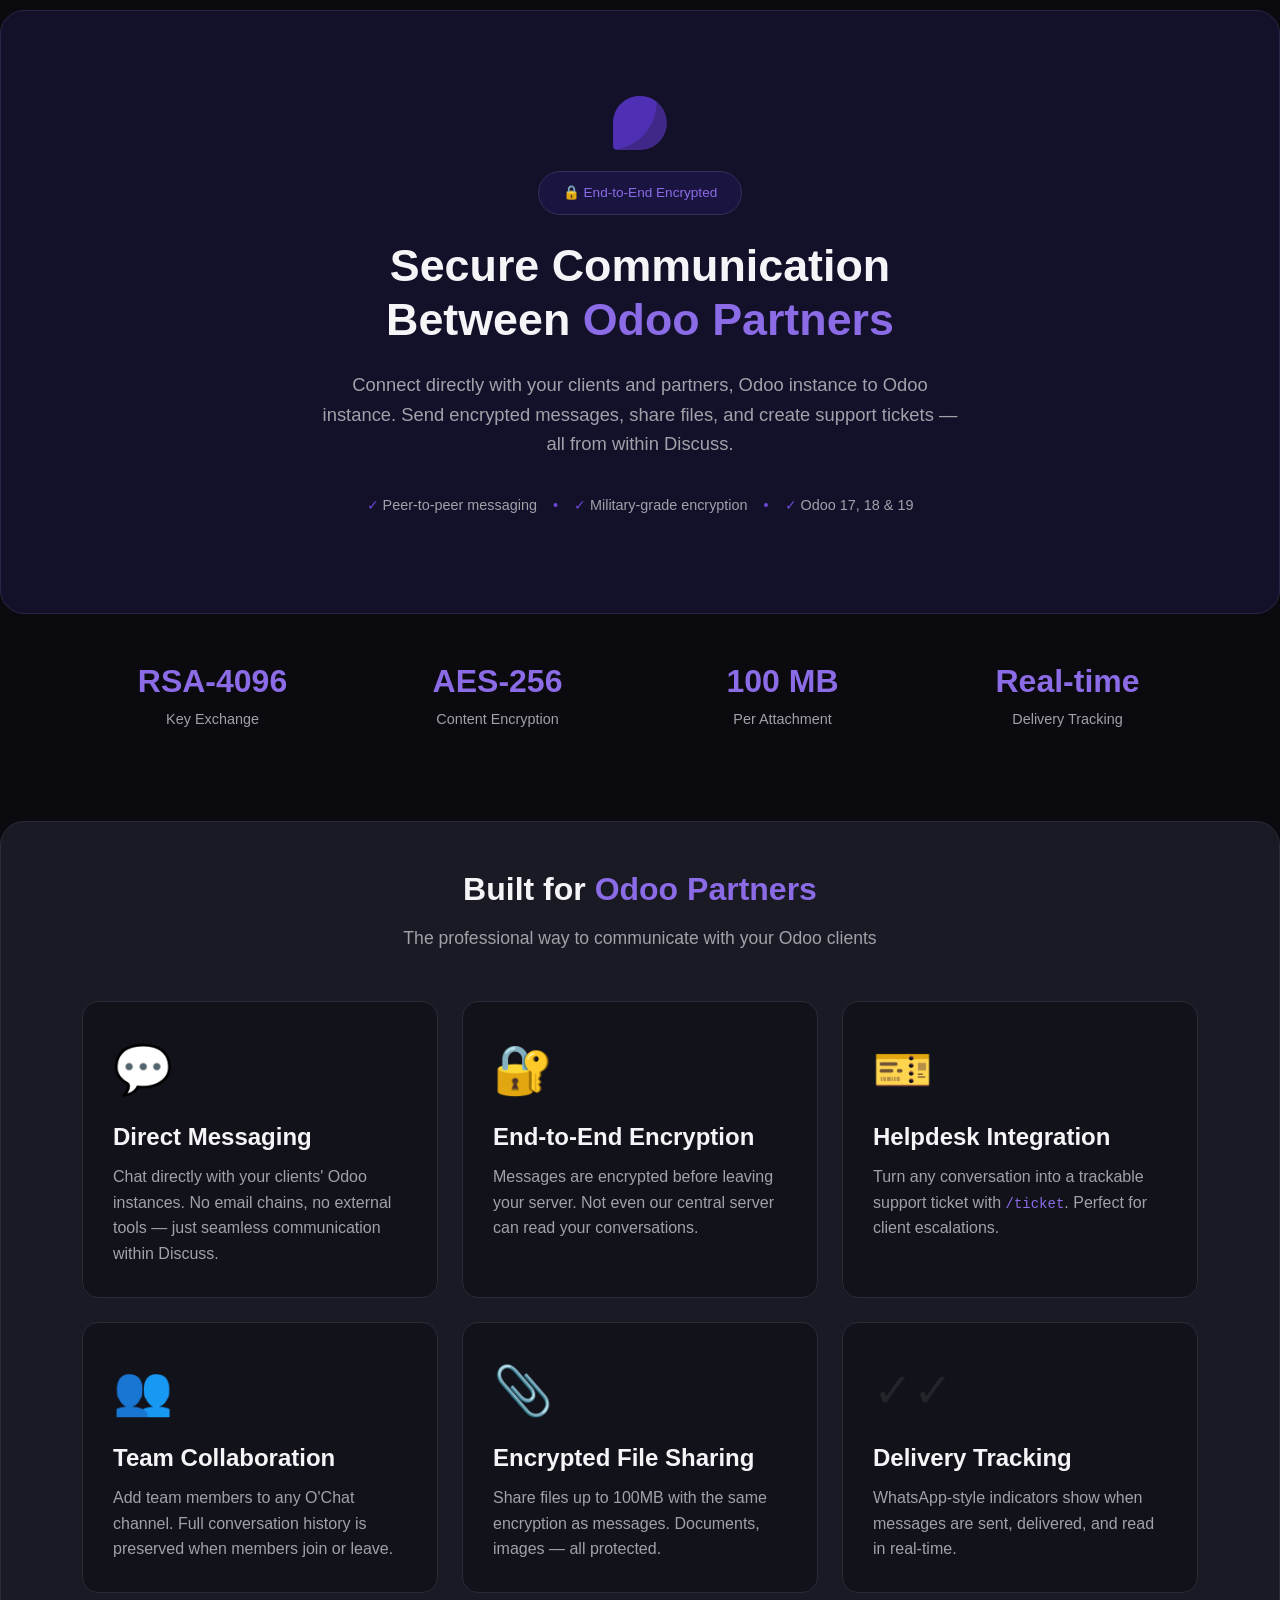
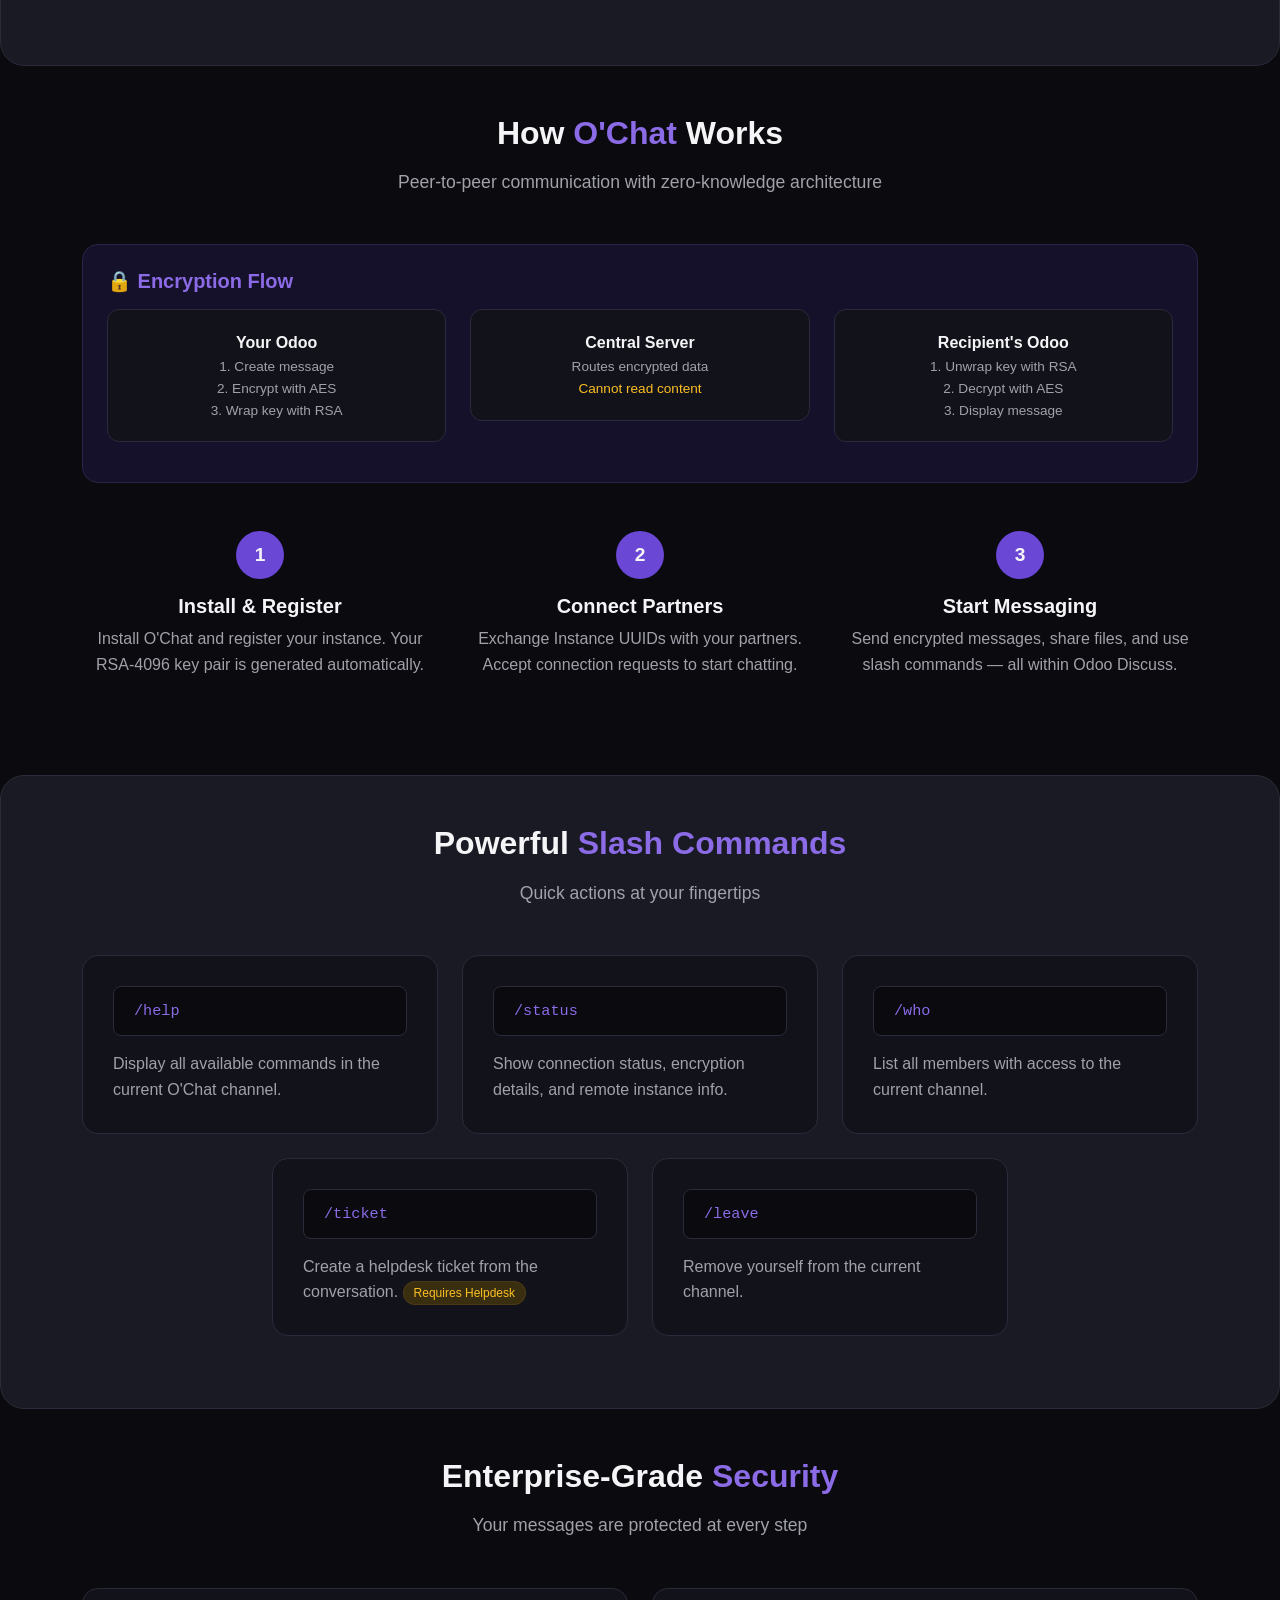
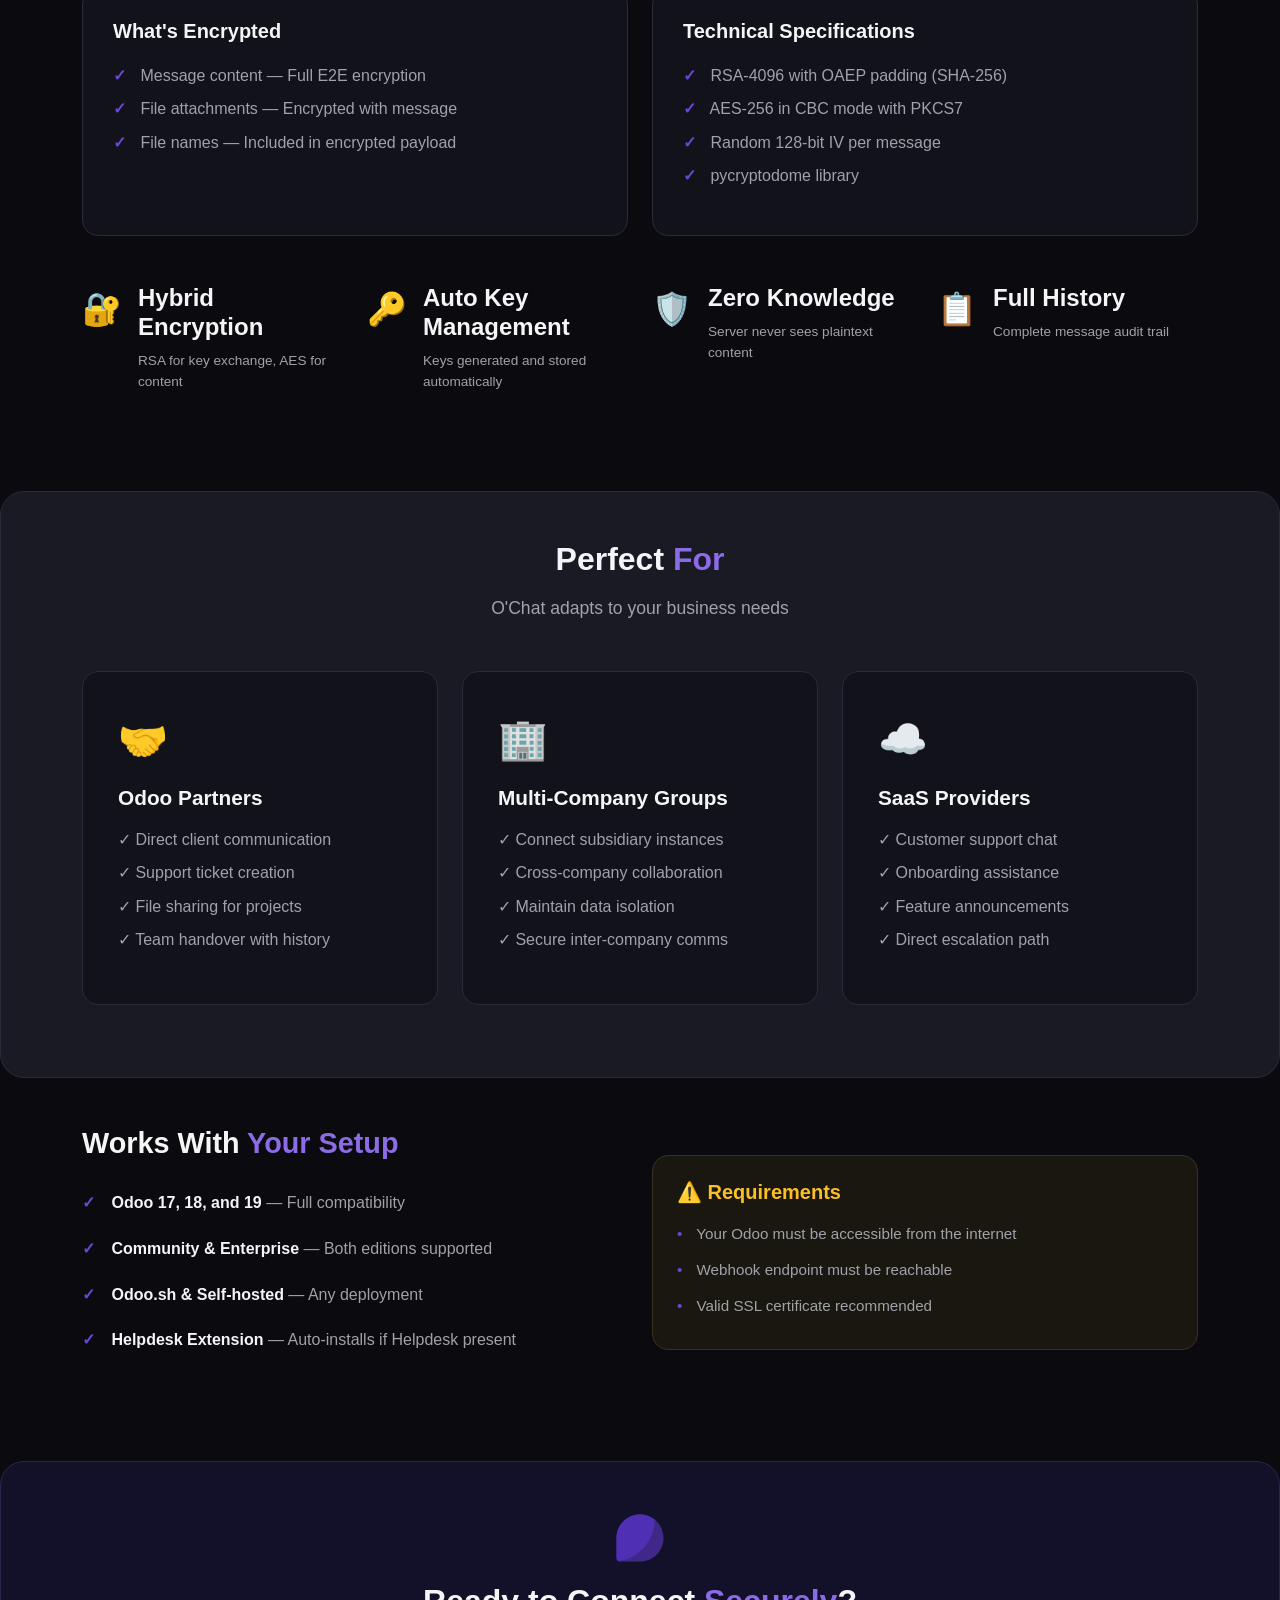
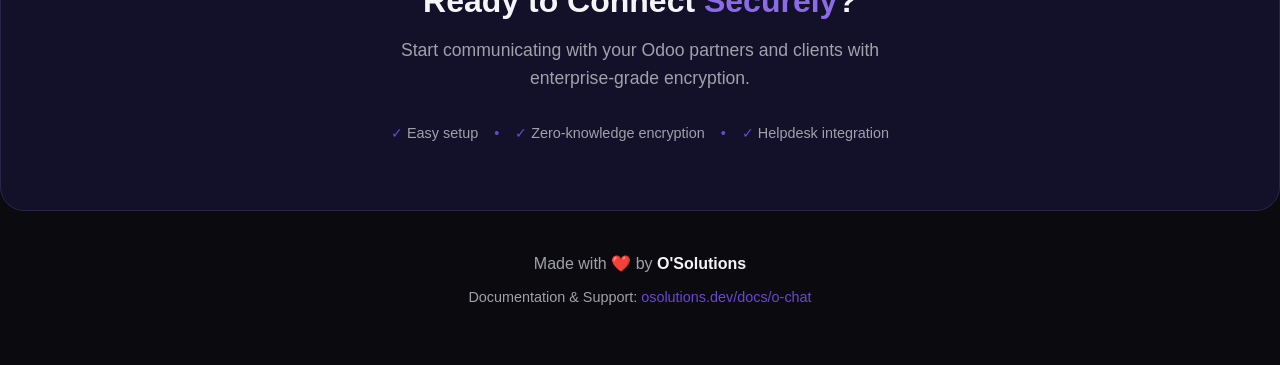
==== commit f335016b: "update manifest, thumbnail & license" ====
--- a/ochat_helpdesk/static/description/index.html
+++ b/ochat_helpdesk/static/description/index.html
@@ -9,194 +9,179 @@
     <style>
         body {
             font-family: -apple-system, BlinkMacSystemFont, 'Segoe UI', Roboto, Oxygen, Ubuntu, Cantarell, sans-serif;
-            color: #2c3e50;
+            background-color: #0a0a0f;
+            color: #f5f5f7;
+            line-height: 1.6;
         }
     </style>
 </head>
 <body>
 
     <!-- Hero Section -->
-    <section class="text-center" style="background-color: #6B47D6; color: white; padding-top: 80px; padding-bottom: 80px; border-radius: 20px; margin-top: 10px;">
+    <section class="text-center" style="background-color: #13112a; border: 1px solid #2a2548; padding-top: 80px; padding-bottom: 80px; border-radius: 24px; margin-top: 10px;">
         <div class="container">
             <div class="mb-3">
                 <img src="ochat_logo.svg" alt="O'Chat Logo" style="width: 64px; height: 64px;">
             </div>
             <div class="mb-4">
-                <span style="font-size: 0.9rem; padding: 8px 20px; background-color: rgba(255,255,255,0.2); border-radius: 50px; display: inline-block; font-weight: 500;">
+                <span style="font-size: 0.85rem; padding: 10px 24px; background-color: #1a1540; border: 1px solid #352d5a; border-radius: 50px; display: inline-block; font-weight: 500; color: #8B6BE6;">
                     🔒 End-to-End Encrypted
                 </span>
             </div>
-            <h1 class="mb-4" style="font-size: 3.5rem; font-weight: 800; color: white;">
-                Secure Communication<br/>Between Odoo Partners
+            <h1 class="mb-4" style="font-size: 2.8rem; font-weight: 800; color: #f5f5f7;">
+                Secure Communication<br/>Between <span style="color: #8B6BE6;">Odoo Partners</span>
             </h1>
-            <p class="lead mb-4" style="font-size: 1.3rem; max-width: 700px; margin-left: auto; margin-right: auto; color: white;">
+            <p class="mb-4" style="font-size: 1.15rem; max-width: 650px; margin-left: auto; margin-right: auto; color: #a1a1aa;">
                 Connect directly with your clients and partners, Odoo instance to Odoo instance.
                 Send encrypted messages, share files, and create support tickets — all from within Discuss.
             </p>
-            <p style="font-size: 1rem; margin-top: 20px; color: white;">
-                ✓ Peer-to-peer messaging &nbsp;&nbsp;•&nbsp;&nbsp; ✓ Military-grade encryption &nbsp;&nbsp;•&nbsp;&nbsp; ✓ Odoo 17, 18 & 19
+            <p style="font-size: 0.9rem; margin-top: 35px; color: #a1a1aa;">
+                <span style="color: #6B47D6;">✓</span> Peer-to-peer messaging &nbsp;&nbsp;
+                <span style="color: #6B47D6;">•</span> &nbsp;&nbsp;
+                <span style="color: #6B47D6;">✓</span> Military-grade encryption &nbsp;&nbsp;
+                <span style="color: #6B47D6;">•</span> &nbsp;&nbsp;
+                <span style="color: #6B47D6;">✓</span> Odoo 17, 18 & 19
             </p>
         </div>
     </section>
 
     <!-- Stats Section -->
-    <section class="py-5" style="border-radius: 10px; margin-top: 10px;">
+    <section class="py-5" style="background-color: #0a0a0f;">
         <div class="container">
             <div class="row text-center">
-                <div class="col-md-3 col-sm-6 mb-3">
-                    <h3 class="mb-2" style="font-size: 2.5rem; font-weight: 800; color: #6B47D6;">
+                <div class="col-md-3 col-6 mb-3">
+                    <h3 class="mb-2" style="font-size: 2rem; font-weight: 800; color: #8B6BE6;">
                         RSA-4096
                     </h3>
-                    <p style="color: #a0aec0;">Key Exchange</p>
-                </div>
-                <div class="col-md-3 col-sm-6 mb-3">
-                    <h3 class="mb-2" style="font-size: 2.5rem; font-weight: 800; color: #6B47D6;">
+                    <p style="color: #a1a1aa; font-size: 0.9rem;">Key Exchange</p>
+                </div>
+                <div class="col-md-3 col-6 mb-3">
+                    <h3 class="mb-2" style="font-size: 2rem; font-weight: 800; color: #8B6BE6;">
                         AES-256
                     </h3>
-                    <p style="color: #a0aec0;">Content Encryption</p>
-                </div>
-                <div class="col-md-3 col-sm-6 mb-3">
-                    <h3 class="mb-2" style="font-size: 2.5rem; font-weight: 800; color: #6B47D6;">
+                    <p style="color: #a1a1aa; font-size: 0.9rem;">Content Encryption</p>
+                </div>
+                <div class="col-md-3 col-6 mb-3">
+                    <h3 class="mb-2" style="font-size: 2rem; font-weight: 800; color: #8B6BE6;">
                         100 MB
                     </h3>
-                    <p style="color: #a0aec0;">Per Attachment</p>
-                </div>
-                <div class="col-md-3 col-sm-6 mb-3">
-                    <h3 class="mb-2" style="font-size: 2.5rem; font-weight: 800; color: #6B47D6;">
+                    <p style="color: #a1a1aa; font-size: 0.9rem;">Per Attachment</p>
+                </div>
+                <div class="col-md-3 col-6 mb-3">
+                    <h3 class="mb-2" style="font-size: 2rem; font-weight: 800; color: #8B6BE6;">
                         Real-time
                     </h3>
-                    <p style="color: #a0aec0;">Delivery Tracking</p>
+                    <p style="color: #a1a1aa; font-size: 0.9rem;">Delivery Tracking</p>
                 </div>
             </div>
         </div>
     </section>
 
     <!-- Features Section -->
-    <section class="py-5" style="background-color: #f0ebff; padding-left: 30px; padding-right: 30px; border-radius: 20px;">
-        <div class="container">
-            <h2 class="text-center mb-3" style="font-size: 2.5rem; font-weight: 700; color: #1a202c;">
-                Built for Odoo Partners
+    <section class="py-5" style="background-color: #1a1a24; padding-left: 30px; padding-right: 30px; border-radius: 24px; margin-top: 10px; border: 1px solid #2a2a3a;">
+        <div class="container">
+            <h2 class="text-center mb-3" style="font-size: 2rem; font-weight: 700; color: #f5f5f7;">
+                Built for <span style="color: #8B6BE6;">Odoo Partners</span>
             </h2>
-            <p class="text-center mb-5" style="font-size: 1.1rem; color: #718096; max-width: 600px; margin-left: auto; margin-right: auto;">
+            <p class="text-center mb-5" style="font-size: 1.1rem; color: #a1a1aa; max-width: 600px; margin-left: auto; margin-right: auto;">
                 The professional way to communicate with your Odoo clients
             </p>
 
             <div class="row">
-                <div class="col-md-4 mb-4">
-                    <div class="card h-100" style="border-radius: 16px; border: 1px solid #e2e8f0;">
-                        <div class="card-body" style="padding: 35px;">
+                <div class="col-lg-4 col-md-6 mb-4">
+                    <div class="card h-100" style="border-radius: 16px; border: 1px solid #2a2a3a; background-color: #12121a;">
+                        <div class="card-body" style="padding: 30px;">
                             <div style="font-size: 3rem; margin-bottom: 15px;">💬</div>
-                            <h3 class="mb-3" style="font-size: 1.4rem; font-weight: 600; color: #1a202c;">
-                                Direct Messaging
-                            </h3>
-                            <p style="color: #4a5568;">
+                            <h4 style="font-weight: 600; margin-bottom: 12px; color: #f5f5f7;">Direct Messaging</h4>
+                            <p style="color: #a1a1aa; margin-bottom: 0;">
                                 Chat directly with your clients' Odoo instances. No email chains, no external tools — just seamless communication within Discuss.
                             </p>
                         </div>
                     </div>
                 </div>
 
-                <div class="col-md-4 mb-4">
-                    <div class="card h-100" style="border-radius: 16px; border: 1px solid #e2e8f0;">
-                        <div class="card-body" style="padding: 35px;">
+                <div class="col-lg-4 col-md-6 mb-4">
+                    <div class="card h-100" style="border-radius: 16px; border: 1px solid #2a2a3a; background-color: #12121a;">
+                        <div class="card-body" style="padding: 30px;">
                             <div style="font-size: 3rem; margin-bottom: 15px;">🔐</div>
-                            <h3 class="mb-3" style="font-size: 1.4rem; font-weight: 600; color: #1a202c;">
-                                End-to-End Encryption
-                            </h3>
-                            <p style="color: #4a5568;">
+                            <h4 style="font-weight: 600; margin-bottom: 12px; color: #f5f5f7;">End-to-End Encryption</h4>
+                            <p style="color: #a1a1aa; margin-bottom: 0;">
                                 Messages are encrypted before leaving your server. Not even our central server can read your conversations.
                             </p>
                         </div>
                     </div>
                 </div>
 
-                <div class="col-md-4 mb-4">
-                    <div class="card h-100" style="border-radius: 16px; border: 1px solid #e2e8f0;">
-                        <div class="card-body" style="padding: 35px;">
+                <div class="col-lg-4 col-md-6 mb-4">
+                    <div class="card h-100" style="border-radius: 16px; border: 1px solid #2a2a3a; background-color: #12121a;">
+                        <div class="card-body" style="padding: 30px;">
                             <div style="font-size: 3rem; margin-bottom: 15px;">🎫</div>
-                            <h3 class="mb-3" style="font-size: 1.4rem; font-weight: 600; color: #1a202c;">
-                                Helpdesk Integration
-                            </h3>
-                            <p style="color: #4a5568;">
-                                Turn any conversation into a trackable support ticket with <code style="color: #6B47D6;">/ticket</code>. Perfect for client escalations.
-                            </p>
-                        </div>
-                    </div>
-                </div>
-
-                <div class="col-md-4 mb-4">
-                    <div class="card h-100" style="border-radius: 16px; border: 1px solid #e2e8f0;">
-                        <div class="card-body" style="padding: 35px;">
+                            <h4 style="font-weight: 600; margin-bottom: 12px; color: #f5f5f7;">Helpdesk Integration</h4>
+                            <p style="color: #a1a1aa; margin-bottom: 0;">
+                                Turn any conversation into a trackable support ticket with <code style="color: #8B6BE6;">/ticket</code>. Perfect for client escalations.
+                            </p>
+                        </div>
+                    </div>
+                </div>
+
+                <div class="col-lg-4 col-md-6 mb-4">
+                    <div class="card h-100" style="border-radius: 16px; border: 1px solid #2a2a3a; background-color: #12121a;">
+                        <div class="card-body" style="padding: 30px;">
                             <div style="font-size: 3rem; margin-bottom: 15px;">👥</div>
-                            <h3 class="mb-3" style="font-size: 1.4rem; font-weight: 600; color: #1a202c;">
-                                Team Collaboration
-                            </h3>
-                            <p style="color: #4a5568;">
+                            <h4 style="font-weight: 600; margin-bottom: 12px; color: #f5f5f7;">Team Collaboration</h4>
+                            <p style="color: #a1a1aa; margin-bottom: 0;">
                                 Add team members to any O'Chat channel. Full conversation history is preserved when members join or leave.
                             </p>
                         </div>
                     </div>
                 </div>
 
-                <div class="col-md-4 mb-4">
-                    <div class="card h-100" style="border-radius: 16px; border: 1px solid #e2e8f0;">
-                        <div class="card-body" style="padding: 35px;">
+                <div class="col-lg-4 col-md-6 mb-4">
+                    <div class="card h-100" style="border-radius: 16px; border: 1px solid #2a2a3a; background-color: #12121a;">
+                        <div class="card-body" style="padding: 30px;">
                             <div style="font-size: 3rem; margin-bottom: 15px;">📎</div>
-                            <h3 class="mb-3" style="font-size: 1.4rem; font-weight: 600; color: #1a202c;">
-                                Encrypted File Sharing
-                            </h3>
-                            <p style="color: #4a5568;">
+                            <h4 style="font-weight: 600; margin-bottom: 12px; color: #f5f5f7;">Encrypted File Sharing</h4>
+                            <p style="color: #a1a1aa; margin-bottom: 0;">
                                 Share files up to 100MB with the same encryption as messages. Documents, images — all protected.
                             </p>
                         </div>
                     </div>
                 </div>
 
-                <div class="col-md-4 mb-4">
-                    <div class="card h-100" style="border-radius: 16px; border: 1px solid #e2e8f0;">
-                        <div class="card-body" style="padding: 35px;">
+                <div class="col-lg-4 col-md-6 mb-4">
+                    <div class="card h-100" style="border-radius: 16px; border: 1px solid #2a2a3a; background-color: #12121a;">
+                        <div class="card-body" style="padding: 30px;">
                             <div style="font-size: 3rem; margin-bottom: 15px;">✓✓</div>
-                            <h3 class="mb-3" style="font-size: 1.4rem; font-weight: 600; color: #1a202c;">
-                                Delivery Tracking
-                            </h3>
-                            <p style="color: #4a5568;">
+                            <h4 style="font-weight: 600; margin-bottom: 12px; color: #f5f5f7;">Delivery Tracking</h4>
+                            <p style="color: #a1a1aa; margin-bottom: 0;">
                                 WhatsApp-style indicators show when messages are sent, delivered, and read in real-time.
                             </p>
                         </div>
                     </div>
                 </div>
             </div>
-
-            <div class="alert alert-info mt-4" style="border-left: 4px solid #6B47D6; border-radius: 8px;">
-                <h4 class="mb-2" style="color: #6B47D6; font-weight: 600;">
-                    💡 Built for Odoo
-                </h4>
-                <p class="mb-0" style="color: #4a5568;">
-                    O'Chat integrates seamlessly with Odoo Discuss, working alongside all your modules — Sales, CRM, Project, Helpdesk, and beyond.
-                </p>
-            </div>
         </div>
     </section>
 
     <!-- How It Works Section -->
-    <section class="py-5 bg-white">
-        <div class="container">
-            <h2 class="text-center mb-3" style="font-size: 2.5rem; font-weight: 700; color: #1a202c;">
-                How O'Chat Works
+    <section class="py-5" style="background-color: #0a0a0f;">
+        <div class="container">
+            <h2 class="text-center mb-3" style="font-size: 2rem; font-weight: 700; color: #f5f5f7;">
+                How <span style="color: #8B6BE6;">O'Chat</span> Works
             </h2>
-            <p class="text-center mb-5" style="font-size: 1.1rem; color: #718096; max-width: 600px; margin-left: auto; margin-right: auto;">
+            <p class="text-center mb-5" style="font-size: 1.1rem; color: #a1a1aa; max-width: 600px; margin-left: auto; margin-right: auto;">
                 Peer-to-peer communication with zero-knowledge architecture
             </p>
 
             <div class="row mb-5">
                 <div class="col-12">
-                    <div style="background-color: #f0ebff; border: 1px solid #e2e8f0; border-radius: 16px; padding: 24px;">
-                        <h5 style="color: #6B47D6; font-weight: 600;" class="mb-3">🔒 Encryption Flow</h5>
+                    <div style="background-color: #15112a; border: 1px solid #2a2548; border-radius: 16px; padding: 24px;">
+                        <h5 style="color: #8B6BE6; font-weight: 600;" class="mb-3">🔒 Encryption Flow</h5>
                         <div class="row text-center">
                             <div class="col-md-4 mb-3">
-                                <div style="background-color: white; border: 1px solid #e2e8f0; border-radius: 12px; padding: 20px;">
-                                    <strong style="color: #1a202c;">Your Odoo</strong>
-                                    <p class="mb-0" style="color: #718096; font-size: 0.85rem;">
+                                <div style="background-color: #12121a; border: 1px solid #2a2a3a; border-radius: 12px; padding: 20px;">
+                                    <strong style="color: #f5f5f7;">Your Odoo</strong>
+                                    <p class="mb-0" style="color: #a1a1aa; font-size: 0.85rem;">
                                         1. Create message<br>
                                         2. Encrypt with AES<br>
                                         3. Wrap key with RSA
@@ -204,18 +189,18 @@
                                 </div>
                             </div>
                             <div class="col-md-4 mb-3">
-                                <div style="background-color: white; border: 1px solid #e2e8f0; border-radius: 12px; padding: 20px;">
-                                    <strong style="color: #1a202c;">Central Server</strong>
-                                    <p class="mb-0" style="color: #718096; font-size: 0.85rem;">
+                                <div style="background-color: #12121a; border: 1px solid #2a2a3a; border-radius: 12px; padding: 20px;">
+                                    <strong style="color: #f5f5f7;">Central Server</strong>
+                                    <p class="mb-0" style="color: #a1a1aa; font-size: 0.85rem;">
                                         Routes encrypted data<br>
-                                        <span style="color: #d97706;">Cannot read content</span>
+                                        <span style="color: #fbbf24;">Cannot read content</span>
                                     </p>
                                 </div>
                             </div>
                             <div class="col-md-4 mb-3">
-                                <div style="background-color: white; border: 1px solid #e2e8f0; border-radius: 12px; padding: 20px;">
-                                    <strong style="color: #1a202c;">Recipient's Odoo</strong>
-                                    <p class="mb-0" style="color: #718096; font-size: 0.85rem;">
+                                <div style="background-color: #12121a; border: 1px solid #2a2a3a; border-radius: 12px; padding: 20px;">
+                                    <strong style="color: #f5f5f7;">Recipient's Odoo</strong>
+                                    <p class="mb-0" style="color: #a1a1aa; font-size: 0.85rem;">
                                         1. Unwrap key with RSA<br>
                                         2. Decrypt with AES<br>
                                         3. Display message
@@ -229,23 +214,23 @@
 
             <div class="row text-center">
                 <div class="col-md-4 mb-4">
-                    <div style="width: 48px; height: 48px; border-radius: 50%; background-color: #6B47D6; text-align: center; line-height: 48px; font-weight: 700; font-size: 1.2rem; margin-left: auto; margin-right: auto; margin-bottom: 15px; color: white;">1</div>
-                    <h5 style="font-weight: 600; color: #1a202c;">Install & Register</h5>
-                    <p style="color: #718096;">
+                    <div style="width: 48px; height: 48px; border-radius: 50%; background-color: #6B47D6; text-align: center; line-height: 48px; font-weight: 700; font-size: 1.2rem; margin-left: auto; margin-right: auto; margin-bottom: 15px; color: #f5f5f7;">1</div>
+                    <h5 style="font-weight: 600; color: #f5f5f7;">Install & Register</h5>
+                    <p style="color: #a1a1aa;">
                         Install O'Chat and register your instance. Your RSA-4096 key pair is generated automatically.
                     </p>
                 </div>
                 <div class="col-md-4 mb-4">
-                    <div style="width: 48px; height: 48px; border-radius: 50%; background-color: #6B47D6; text-align: center; line-height: 48px; font-weight: 700; font-size: 1.2rem; margin-left: auto; margin-right: auto; margin-bottom: 15px; color: white;">2</div>
-                    <h5 style="font-weight: 600; color: #1a202c;">Connect Partners</h5>
-                    <p style="color: #718096;">
+                    <div style="width: 48px; height: 48px; border-radius: 50%; background-color: #6B47D6; text-align: center; line-height: 48px; font-weight: 700; font-size: 1.2rem; margin-left: auto; margin-right: auto; margin-bottom: 15px; color: #f5f5f7;">2</div>
+                    <h5 style="font-weight: 600; color: #f5f5f7;">Connect Partners</h5>
+                    <p style="color: #a1a1aa;">
                         Exchange Instance UUIDs with your partners. Accept connection requests to start chatting.
                     </p>
                 </div>
                 <div class="col-md-4 mb-4">
-                    <div style="width: 48px; height: 48px; border-radius: 50%; background-color: #6B47D6; text-align: center; line-height: 48px; font-weight: 700; font-size: 1.2rem; margin-left: auto; margin-right: auto; margin-bottom: 15px; color: white;">3</div>
-                    <h5 style="font-weight: 600; color: #1a202c;">Start Messaging</h5>
-                    <p style="color: #718096;">
+                    <div style="width: 48px; height: 48px; border-radius: 50%; background-color: #6B47D6; text-align: center; line-height: 48px; font-weight: 700; font-size: 1.2rem; margin-left: auto; margin-right: auto; margin-bottom: 15px; color: #f5f5f7;">3</div>
+                    <h5 style="font-weight: 600; color: #f5f5f7;">Start Messaging</h5>
+                    <p style="color: #a1a1aa;">
                         Send encrypted messages, share files, and use slash commands — all within Odoo Discuss.
                     </p>
                 </div>
@@ -254,21 +239,21 @@
     </section>
 
     <!-- Slash Commands Section -->
-    <section class="py-5" style="background-color: #f0ebff; padding-left: 30px; padding-right: 30px; border-radius: 20px; margin-top: 10px;">
-        <div class="container">
-            <h2 class="text-center mb-3" style="font-size: 2.5rem; font-weight: 700; color: #1a202c;">
-                Powerful Slash Commands
+    <section class="py-5" style="background-color: #1a1a24; padding-left: 30px; padding-right: 30px; border-radius: 24px; margin-top: 10px; border: 1px solid #2a2a3a;">
+        <div class="container">
+            <h2 class="text-center mb-3" style="font-size: 2rem; font-weight: 700; color: #f5f5f7;">
+                Powerful <span style="color: #8B6BE6;">Slash Commands</span>
             </h2>
-            <p class="text-center mb-5" style="font-size: 1.1rem; color: #718096; max-width: 600px; margin-left: auto; margin-right: auto;">
+            <p class="text-center mb-5" style="font-size: 1.1rem; color: #a1a1aa; max-width: 600px; margin-left: auto; margin-right: auto;">
                 Quick actions at your fingertips
             </p>
 
             <div class="row justify-content-center">
                 <div class="col-md-6 col-lg-4 mb-4">
-                    <div class="card h-100" style="border-radius: 16px; border: 1px solid #e2e8f0;">
-                        <div class="card-body" style="padding: 30px;">
-                            <div style="background-color: #f5f5f5; border: 1px solid #e2e8f0; border-radius: 8px; padding: 12px 20px; font-family: monospace; font-size: 0.95rem; color: #6B47D6; margin-bottom: 15px;">/help</div>
-                            <p style="color: #4a5568; margin-bottom: 0;">
+                    <div class="card h-100" style="border-radius: 16px; border: 1px solid #2a2a3a; background-color: #12121a;">
+                        <div class="card-body" style="padding: 30px;">
+                            <div style="background-color: #0a0a0f; border: 1px solid #2a2a3a; border-radius: 8px; padding: 12px 20px; font-family: monospace; font-size: 0.95rem; color: #8B6BE6; margin-bottom: 15px;">/help</div>
+                            <p style="color: #a1a1aa; margin-bottom: 0;">
                                 Display all available commands in the current O'Chat channel.
                             </p>
                         </div>
@@ -276,10 +261,10 @@
                 </div>
 
                 <div class="col-md-6 col-lg-4 mb-4">
-                    <div class="card h-100" style="border-radius: 16px; border: 1px solid #e2e8f0;">
-                        <div class="card-body" style="padding: 30px;">
-                            <div style="background-color: #f5f5f5; border: 1px solid #e2e8f0; border-radius: 8px; padding: 12px 20px; font-family: monospace; font-size: 0.95rem; color: #6B47D6; margin-bottom: 15px;">/status</div>
-                            <p style="color: #4a5568; margin-bottom: 0;">
+                    <div class="card h-100" style="border-radius: 16px; border: 1px solid #2a2a3a; background-color: #12121a;">
+                        <div class="card-body" style="padding: 30px;">
+                            <div style="background-color: #0a0a0f; border: 1px solid #2a2a3a; border-radius: 8px; padding: 12px 20px; font-family: monospace; font-size: 0.95rem; color: #8B6BE6; margin-bottom: 15px;">/status</div>
+                            <p style="color: #a1a1aa; margin-bottom: 0;">
                                 Show connection status, encryption details, and remote instance info.
                             </p>
                         </div>
@@ -287,10 +272,10 @@
                 </div>
 
                 <div class="col-md-6 col-lg-4 mb-4">
-                    <div class="card h-100" style="border-radius: 16px; border: 1px solid #e2e8f0;">
-                        <div class="card-body" style="padding: 30px;">
-                            <div style="background-color: #f5f5f5; border: 1px solid #e2e8f0; border-radius: 8px; padding: 12px 20px; font-family: monospace; font-size: 0.95rem; color: #6B47D6; margin-bottom: 15px;">/who</div>
-                            <p style="color: #4a5568; margin-bottom: 0;">
+                    <div class="card h-100" style="border-radius: 16px; border: 1px solid #2a2a3a; background-color: #12121a;">
+                        <div class="card-body" style="padding: 30px;">
+                            <div style="background-color: #0a0a0f; border: 1px solid #2a2a3a; border-radius: 8px; padding: 12px 20px; font-family: monospace; font-size: 0.95rem; color: #8B6BE6; margin-bottom: 15px;">/who</div>
+                            <p style="color: #a1a1aa; margin-bottom: 0;">
                                 List all members with access to the current channel.
                             </p>
                         </div>
@@ -298,22 +283,22 @@
                 </div>
 
                 <div class="col-md-6 col-lg-4 mb-4">
-                    <div class="card h-100" style="border-radius: 16px; border: 1px solid #e2e8f0;">
-                        <div class="card-body" style="padding: 30px;">
-                            <div style="background-color: #f5f5f5; border: 1px solid #e2e8f0; border-radius: 8px; padding: 12px 20px; font-family: monospace; font-size: 0.95rem; color: #6B47D6; margin-bottom: 15px;">/ticket</div>
-                            <p style="color: #4a5568; margin-bottom: 0;">
+                    <div class="card h-100" style="border-radius: 16px; border: 1px solid #2a2a3a; background-color: #12121a;">
+                        <div class="card-body" style="padding: 30px;">
+                            <div style="background-color: #0a0a0f; border: 1px solid #2a2a3a; border-radius: 8px; padding: 12px 20px; font-family: monospace; font-size: 0.95rem; color: #8B6BE6; margin-bottom: 15px;">/ticket</div>
+                            <p style="color: #a1a1aa; margin-bottom: 0;">
                                 Create a helpdesk ticket from the conversation.
-                                <span style="background-color: #fef3c7; color: #92400e; font-size: 0.75rem; padding: 4px 10px; border-radius: 20px;">Requires Helpdesk</span>
+                                <span style="background-color: #3a2e10; color: #fbbf24; border: 1px solid #4a3a15; font-size: 0.75rem; padding: 4px 10px; border-radius: 20px;">Requires Helpdesk</span>
                             </p>
                         </div>
                     </div>
                 </div>
 
                 <div class="col-md-6 col-lg-4 mb-4">
-                    <div class="card h-100" style="border-radius: 16px; border: 1px solid #e2e8f0;">
-                        <div class="card-body" style="padding: 30px;">
-                            <div style="background-color: #f5f5f5; border: 1px solid #e2e8f0; border-radius: 8px; padding: 12px 20px; font-family: monospace; font-size: 0.95rem; color: #6B47D6; margin-bottom: 15px;">/leave</div>
-                            <p style="color: #4a5568; margin-bottom: 0;">
+                    <div class="card h-100" style="border-radius: 16px; border: 1px solid #2a2a3a; background-color: #12121a;">
+                        <div class="card-body" style="padding: 30px;">
+                            <div style="background-color: #0a0a0f; border: 1px solid #2a2a3a; border-radius: 8px; padding: 12px 20px; font-family: monospace; font-size: 0.95rem; color: #8B6BE6; margin-bottom: 15px;">/leave</div>
+                            <p style="color: #a1a1aa; margin-bottom: 0;">
                                 Remove yourself from the current channel.
                             </p>
                         </div>
@@ -324,37 +309,37 @@
     </section>
 
     <!-- Security Section -->
-    <section class="py-5 bg-white">
-        <div class="container">
-            <h2 class="text-center mb-3" style="font-size: 2.5rem; font-weight: 700; color: #1a202c;">
-                Enterprise-Grade Security
+    <section class="py-5" style="background-color: #0a0a0f;">
+        <div class="container">
+            <h2 class="text-center mb-3" style="font-size: 2rem; font-weight: 700; color: #f5f5f7;">
+                Enterprise-Grade <span style="color: #8B6BE6;">Security</span>
             </h2>
-            <p class="text-center mb-5" style="font-size: 1.1rem; color: #718096; max-width: 600px; margin-left: auto; margin-right: auto;">
+            <p class="text-center mb-5" style="font-size: 1.1rem; color: #a1a1aa; max-width: 600px; margin-left: auto; margin-right: auto;">
                 Your messages are protected at every step
             </p>
 
             <div class="row mb-4">
                 <div class="col-md-6 mb-4">
-                    <div class="card h-100" style="border-radius: 16px; border: 1px solid #e2e8f0;">
-                        <div class="card-body" style="padding: 30px;">
-                            <h5 style="font-weight: 600; margin-bottom: 20px; color: #1a202c;">What's Encrypted</h5>
+                    <div class="card h-100" style="border-radius: 16px; border: 1px solid #2a2a3a; background-color: #12121a;">
+                        <div class="card-body" style="padding: 30px;">
+                            <h5 style="font-weight: 600; margin-bottom: 20px; color: #f5f5f7;">What's Encrypted</h5>
                             <ul class="list-unstyled">
-                                <li class="mb-2" style="color: #4a5568;">✓ Message content — Full E2E encryption</li>
-                                <li class="mb-2" style="color: #4a5568;">✓ File attachments — Encrypted with message</li>
-                                <li class="mb-2" style="color: #4a5568;">✓ File names — Included in encrypted payload</li>
+                                <li class="mb-2" style="color: #a1a1aa;"><span style="color: #6B47D6; font-weight: bold; margin-right: 10px;">✓</span> Message content — Full E2E encryption</li>
+                                <li class="mb-2" style="color: #a1a1aa;"><span style="color: #6B47D6; font-weight: bold; margin-right: 10px;">✓</span> File attachments — Encrypted with message</li>
+                                <li class="mb-2" style="color: #a1a1aa;"><span style="color: #6B47D6; font-weight: bold; margin-right: 10px;">✓</span> File names — Included in encrypted payload</li>
                             </ul>
                         </div>
                     </div>
                 </div>
                 <div class="col-md-6 mb-4">
-                    <div class="card h-100" style="border-radius: 16px; border: 1px solid #e2e8f0;">
-                        <div class="card-body" style="padding: 30px;">
-                            <h5 style="font-weight: 600; margin-bottom: 20px; color: #1a202c;">Technical Specifications</h5>
+                    <div class="card h-100" style="border-radius: 16px; border: 1px solid #2a2a3a; background-color: #12121a;">
+                        <div class="card-body" style="padding: 30px;">
+                            <h5 style="font-weight: 600; margin-bottom: 20px; color: #f5f5f7;">Technical Specifications</h5>
                             <ul class="list-unstyled">
-                                <li class="mb-2" style="color: #4a5568;">✓ RSA-4096 with OAEP padding (SHA-256)</li>
-                                <li class="mb-2" style="color: #4a5568;">✓ AES-256 in CBC mode with PKCS7</li>
-                                <li class="mb-2" style="color: #4a5568;">✓ Random 128-bit IV per message</li>
-                                <li class="mb-2" style="color: #4a5568;">✓ pycryptodome library</li>
+                                <li class="mb-2" style="color: #a1a1aa;"><span style="color: #6B47D6; font-weight: bold; margin-right: 10px;">✓</span> RSA-4096 with OAEP padding (SHA-256)</li>
+                                <li class="mb-2" style="color: #a1a1aa;"><span style="color: #6B47D6; font-weight: bold; margin-right: 10px;">✓</span> AES-256 in CBC mode with PKCS7</li>
+                                <li class="mb-2" style="color: #a1a1aa;"><span style="color: #6B47D6; font-weight: bold; margin-right: 10px;">✓</span> Random 128-bit IV per message</li>
+                                <li class="mb-2" style="color: #a1a1aa;"><span style="color: #6B47D6; font-weight: bold; margin-right: 10px;">✓</span> pycryptodome library</li>
                             </ul>
                         </div>
                     </div>
@@ -366,8 +351,8 @@
                     <div class="d-flex">
                         <div class="me-3" style="font-size: 2rem;">🔐</div>
                         <div>
-                            <h4 class="mb-2" style="font-weight: 600; color: #1a202c;">Hybrid Encryption</h4>
-                            <p style="color: #718096; font-size: 0.95rem;">RSA for key exchange, AES for content</p>
+                            <h4 class="mb-2" style="font-weight: 600; color: #f5f5f7;">Hybrid Encryption</h4>
+                            <p style="color: #a1a1aa; font-size: 0.85rem;">RSA for key exchange, AES for content</p>
                         </div>
                     </div>
                 </div>
@@ -375,8 +360,8 @@
                     <div class="d-flex">
                         <div class="me-3" style="font-size: 2rem;">🔑</div>
                         <div>
-                            <h4 class="mb-2" style="font-weight: 600; color: #1a202c;">Auto Key Management</h4>
-                            <p style="color: #718096; font-size: 0.95rem;">Keys generated and stored automatically</p>
+                            <h4 class="mb-2" style="font-weight: 600; color: #f5f5f7;">Auto Key Management</h4>
+                            <p style="color: #a1a1aa; font-size: 0.85rem;">Keys generated and stored automatically</p>
                         </div>
                     </div>
                 </div>
@@ -384,8 +369,8 @@
                     <div class="d-flex">
                         <div class="me-3" style="font-size: 2rem;">🛡️</div>
                         <div>
-                            <h4 class="mb-2" style="font-weight: 600; color: #1a202c;">Zero Knowledge</h4>
-                            <p style="color: #718096; font-size: 0.95rem;">Server never sees plaintext content</p>
+                            <h4 class="mb-2" style="font-weight: 600; color: #f5f5f7;">Zero Knowledge</h4>
+                            <p style="color: #a1a1aa; font-size: 0.85rem;">Server never sees plaintext content</p>
                         </div>
                     </div>
                 </div>
@@ -393,8 +378,8 @@
                     <div class="d-flex">
                         <div class="me-3" style="font-size: 2rem;">📋</div>
                         <div>
-                            <h4 class="mb-2" style="font-weight: 600; color: #1a202c;">Full History</h4>
-                            <p style="color: #718096; font-size: 0.95rem;">Complete message audit trail</p>
+                            <h4 class="mb-2" style="font-weight: 600; color: #f5f5f7;">Full History</h4>
+                            <p style="color: #a1a1aa; font-size: 0.85rem;">Complete message audit trail</p>
                         </div>
                     </div>
                 </div>
@@ -403,62 +388,62 @@
     </section>
 
     <!-- Use Cases Section -->
-    <section class="py-5" style="background-color: #f0ebff; padding-left: 30px; padding-right: 30px; border-radius: 20px; margin-top: 10px;">
-        <div class="container">
-            <h2 class="text-center mb-3" style="font-size: 2.5rem; font-weight: 700; color: #1a202c;">
-                Perfect For
+    <section class="py-5" style="background-color: #1a1a24; padding-left: 30px; padding-right: 30px; border-radius: 24px; margin-top: 10px; border: 1px solid #2a2a3a;">
+        <div class="container">
+            <h2 class="text-center mb-3" style="font-size: 2rem; font-weight: 700; color: #f5f5f7;">
+                Perfect <span style="color: #8B6BE6;">For</span>
             </h2>
-            <p class="text-center mb-5" style="font-size: 1.1rem; color: #718096;">
+            <p class="text-center mb-5" style="font-size: 1.1rem; color: #a1a1aa; max-width: 600px; margin-left: auto; margin-right: auto;">
                 O'Chat adapts to your business needs
             </p>
 
             <div class="row">
                 <div class="col-md-4 col-sm-6 mb-4">
-                    <div class="card h-100" style="border-radius: 16px; border: 1px solid #e2e8f0; background-color: white;">
+                    <div class="card h-100" style="border-radius: 16px; border: 1px solid #2a2a3a; background-color: #12121a;">
                         <div class="card-body" style="padding: 35px;">
                             <div style="font-size: 2.5rem; margin-bottom: 15px;">🤝</div>
-                            <h4 class="mb-3" style="font-size: 1.3rem; font-weight: 600; color: #1a202c;">
+                            <h4 class="mb-3" style="font-size: 1.3rem; font-weight: 600; color: #f5f5f7;">
                                 Odoo Partners
                             </h4>
                             <ul class="list-unstyled">
-                                <li class="mb-2" style="color: #4a5568;">✓ Direct client communication</li>
-                                <li class="mb-2" style="color: #4a5568;">✓ Support ticket creation</li>
-                                <li class="mb-2" style="color: #4a5568;">✓ File sharing for projects</li>
-                                <li class="mb-2" style="color: #4a5568;">✓ Team handover with history</li>
+                                <li class="mb-2" style="color: #a1a1aa;">✓ Direct client communication</li>
+                                <li class="mb-2" style="color: #a1a1aa;">✓ Support ticket creation</li>
+                                <li class="mb-2" style="color: #a1a1aa;">✓ File sharing for projects</li>
+                                <li class="mb-2" style="color: #a1a1aa;">✓ Team handover with history</li>
                             </ul>
                         </div>
                     </div>
                 </div>
 
                 <div class="col-md-4 col-sm-6 mb-4">
-                    <div class="card h-100" style="border-radius: 16px; border: 1px solid #e2e8f0; background-color: white;">
+                    <div class="card h-100" style="border-radius: 16px; border: 1px solid #2a2a3a; background-color: #12121a;">
                         <div class="card-body" style="padding: 35px;">
                             <div style="font-size: 2.5rem; margin-bottom: 15px;">🏢</div>
-                            <h4 class="mb-3" style="font-size: 1.3rem; font-weight: 600; color: #1a202c;">
+                            <h4 class="mb-3" style="font-size: 1.3rem; font-weight: 600; color: #f5f5f7;">
                                 Multi-Company Groups
                             </h4>
                             <ul class="list-unstyled">
-                                <li class="mb-2" style="color: #4a5568;">✓ Connect subsidiary instances</li>
-                                <li class="mb-2" style="color: #4a5568;">✓ Cross-company collaboration</li>
-                                <li class="mb-2" style="color: #4a5568;">✓ Maintain data isolation</li>
-                                <li class="mb-2" style="color: #4a5568;">✓ Secure inter-company comms</li>
+                                <li class="mb-2" style="color: #a1a1aa;">✓ Connect subsidiary instances</li>
+                                <li class="mb-2" style="color: #a1a1aa;">✓ Cross-company collaboration</li>
+                                <li class="mb-2" style="color: #a1a1aa;">✓ Maintain data isolation</li>
+                                <li class="mb-2" style="color: #a1a1aa;">✓ Secure inter-company comms</li>
                             </ul>
                         </div>
                     </div>
                 </div>
 
                 <div class="col-md-4 col-sm-6 mb-4">
-                    <div class="card h-100" style="border-radius: 16px; border: 1px solid #e2e8f0; background-color: white;">
+                    <div class="card h-100" style="border-radius: 16px; border: 1px solid #2a2a3a; background-color: #12121a;">
                         <div class="card-body" style="padding: 35px;">
                             <div style="font-size: 2.5rem; margin-bottom: 15px;">☁️</div>
-                            <h4 class="mb-3" style="font-size: 1.3rem; font-weight: 600; color: #1a202c;">
+                            <h4 class="mb-3" style="font-size: 1.3rem; font-weight: 600; color: #f5f5f7;">
                                 SaaS Providers
                             </h4>
                             <ul class="list-unstyled">
-                                <li class="mb-2" style="color: #4a5568;">✓ Customer support chat</li>
-                                <li class="mb-2" style="color: #4a5568;">✓ Onboarding assistance</li>
-                                <li class="mb-2" style="color: #4a5568;">✓ Feature announcements</li>
-                                <li class="mb-2" style="color: #4a5568;">✓ Direct escalation path</li>
+                                <li class="mb-2" style="color: #a1a1aa;">✓ Customer support chat</li>
+                                <li class="mb-2" style="color: #a1a1aa;">✓ Onboarding assistance</li>
+                                <li class="mb-2" style="color: #a1a1aa;">✓ Feature announcements</li>
+                                <li class="mb-2" style="color: #a1a1aa;">✓ Direct escalation path</li>
                             </ul>
                         </div>
                     </div>
@@ -468,27 +453,27 @@
     </section>
 
     <!-- Compatibility Section -->
-    <section class="py-5 bg-white">
+    <section class="py-5" style="background-color: #0a0a0f;">
         <div class="container">
             <div class="row align-items-center">
                 <div class="col-md-6 mb-4">
-                    <h2 style="font-size: 1.8rem; font-weight: 700; margin-bottom: 20px; color: #1a202c;">
-                        Works With Your Setup
+                    <h2 style="font-size: 1.8rem; font-weight: 700; margin-bottom: 20px; color: #f5f5f7;">
+                        Works With <span style="color: #8B6BE6;">Your Setup</span>
                     </h2>
                     <ul class="list-unstyled">
-                        <li style="padding: 10px 0; color: #4a5568;"><span style="color: #6B47D6; font-weight: bold; margin-right: 12px;">✓</span> <strong style="color: #1a202c;">Odoo 17, 18, and 19</strong> — Full compatibility</li>
-                        <li style="padding: 10px 0; color: #4a5568;"><span style="color: #6B47D6; font-weight: bold; margin-right: 12px;">✓</span> <strong style="color: #1a202c;">Community & Enterprise</strong> — Both editions supported</li>
-                        <li style="padding: 10px 0; color: #4a5568;"><span style="color: #6B47D6; font-weight: bold; margin-right: 12px;">✓</span> <strong style="color: #1a202c;">Odoo.sh & Self-hosted</strong> — Any deployment</li>
-                        <li style="padding: 10px 0; color: #4a5568;"><span style="color: #6B47D6; font-weight: bold; margin-right: 12px;">✓</span> <strong style="color: #1a202c;">Helpdesk Extension</strong> — Auto-installs if Helpdesk present</li>
+                        <li style="padding: 10px 0; color: #a1a1aa;"><span style="color: #6B47D6; font-weight: bold; margin-right: 12px;">✓</span> <strong style="color: #f5f5f7;">Odoo 17, 18, and 19</strong> — Full compatibility</li>
+                        <li style="padding: 10px 0; color: #a1a1aa;"><span style="color: #6B47D6; font-weight: bold; margin-right: 12px;">✓</span> <strong style="color: #f5f5f7;">Community & Enterprise</strong> — Both editions supported</li>
+                        <li style="padding: 10px 0; color: #a1a1aa;"><span style="color: #6B47D6; font-weight: bold; margin-right: 12px;">✓</span> <strong style="color: #f5f5f7;">Odoo.sh & Self-hosted</strong> — Any deployment</li>
+                        <li style="padding: 10px 0; color: #a1a1aa;"><span style="color: #6B47D6; font-weight: bold; margin-right: 12px;">✓</span> <strong style="color: #f5f5f7;">Helpdesk Extension</strong> — Auto-installs if Helpdesk present</li>
                     </ul>
                 </div>
                 <div class="col-md-6 mb-4">
-                    <div style="background-color: #fffbeb; border-left: 4px solid #f59e0b; border-radius: 8px; padding: 24px;">
-                        <h5 style="color: #92400e; font-weight: 600; margin-bottom: 12px;">⚠️ Requirements</h5>
+                    <div style="background-color: #1a1710; border: 1px solid #3a3020; border-radius: 16px; padding: 24px;">
+                        <h5 style="color: #fbbf24; font-weight: 600; margin-bottom: 12px;">⚠️ Requirements</h5>
                         <ul class="list-unstyled" style="margin: 0;">
-                            <li style="padding: 6px 0; color: #4a5568; font-size: 0.95rem;">• Your Odoo must be accessible from the internet</li>
-                            <li style="padding: 6px 0; color: #4a5568; font-size: 0.95rem;">• Webhook endpoint must be reachable</li>
-                            <li style="padding: 6px 0; color: #4a5568; font-size: 0.95rem;">• Valid SSL certificate recommended</li>
+                            <li style="padding: 6px 0; color: #a1a1aa; font-size: 0.95rem;"><span style="color: #6B47D6; margin-right: 10px;">•</span> Your Odoo must be accessible from the internet</li>
+                            <li style="padding: 6px 0; color: #a1a1aa; font-size: 0.95rem;"><span style="color: #6B47D6; margin-right: 10px;">•</span> Webhook endpoint must be reachable</li>
+                            <li style="padding: 6px 0; color: #a1a1aa; font-size: 0.95rem;"><span style="color: #6B47D6; margin-right: 10px;">•</span> Valid SSL certificate recommended</li>
                         </ul>
                     </div>
                 </div>
@@ -497,31 +482,35 @@
     </section>
 
     <!-- CTA Section -->
-    <section class="py-5 text-center" style="background-color: #6B47D6; color: white; border-radius: 20px; margin-top: 10px;">
+    <section class="py-5 text-center" style="background-color: #13112a; border: 1px solid #2a2548; border-radius: 24px; margin-top: 10px;">
         <div class="container">
             <div class="mb-3">
                 <img src="ochat_logo.svg" alt="O'Chat" style="width: 56px; height: 56px;">
             </div>
-            <h2 class="mb-3" style="font-size: 2.5rem; font-weight: 700; color: white;">
-                Ready to Connect Securely?
+            <h2 class="mb-3" style="font-size: 2rem; font-weight: 700; color: #f5f5f7;">
+                Ready to Connect <span style="color: #8B6BE6;">Securely</span>?
             </h2>
-            <p class="mb-4" style="font-size: 1.2rem; color: white;">
+            <p class="mb-4" style="font-size: 1.1rem; color: #a1a1aa; max-width: 500px; margin-left: auto; margin-right: auto;">
                 Start communicating with your Odoo partners and clients with enterprise-grade encryption.
             </p>
-            <p style="font-size: 0.95rem; margin-top: 20px; color: white;">
-                ✓ Easy setup • ✓ Zero-knowledge encryption • ✓ Helpdesk integration
+            <p style="font-size: 0.9rem; margin-top: 30px; color: #a1a1aa;">
+                <span style="color: #6B47D6;">✓</span> Easy setup &nbsp;&nbsp;
+                <span style="color: #6B47D6;">•</span> &nbsp;&nbsp;
+                <span style="color: #6B47D6;">✓</span> Zero-knowledge encryption &nbsp;&nbsp;
+                <span style="color: #6B47D6;">•</span> &nbsp;&nbsp;
+                <span style="color: #6B47D6;">✓</span> Helpdesk integration
             </p>
         </div>
     </section>
 
     <!-- Footer Info -->
-    <section class="text-center" style="padding: 40px 20px;">
-        <div class="container">
-            <p style="color: #718096; margin-bottom: 10px;">
-                Made with ❤️ by <strong style="color: #1a202c;">O'Solutions</strong>
-            </p>
-            <p style="color: #718096; font-size: 0.9rem;">
-                Documentation & Support: <a href="https://osolutions.app/docs/o-chat" style="color: #6B47D6; text-decoration: none;">osolutions.app/docs/o-chat</a>
+    <section class="text-center" style="background-color: #0a0a0f; padding: 40px 20px;">
+        <div class="container">
+            <p style="color: #a1a1aa; margin-bottom: 10px;">
+                Made with ❤️ by <strong style="color: #f5f5f7;">O'Solutions</strong>
+            </p>
+            <p style="color: #a1a1aa; font-size: 0.9rem;">
+                Documentation & Support: <a href="https://osolutions.dev/docs/o-chat" style="color: #6B47D6; text-decoration: none;">osolutions.dev/docs/o-chat</a>
             </p>
         </div>
     </section>
